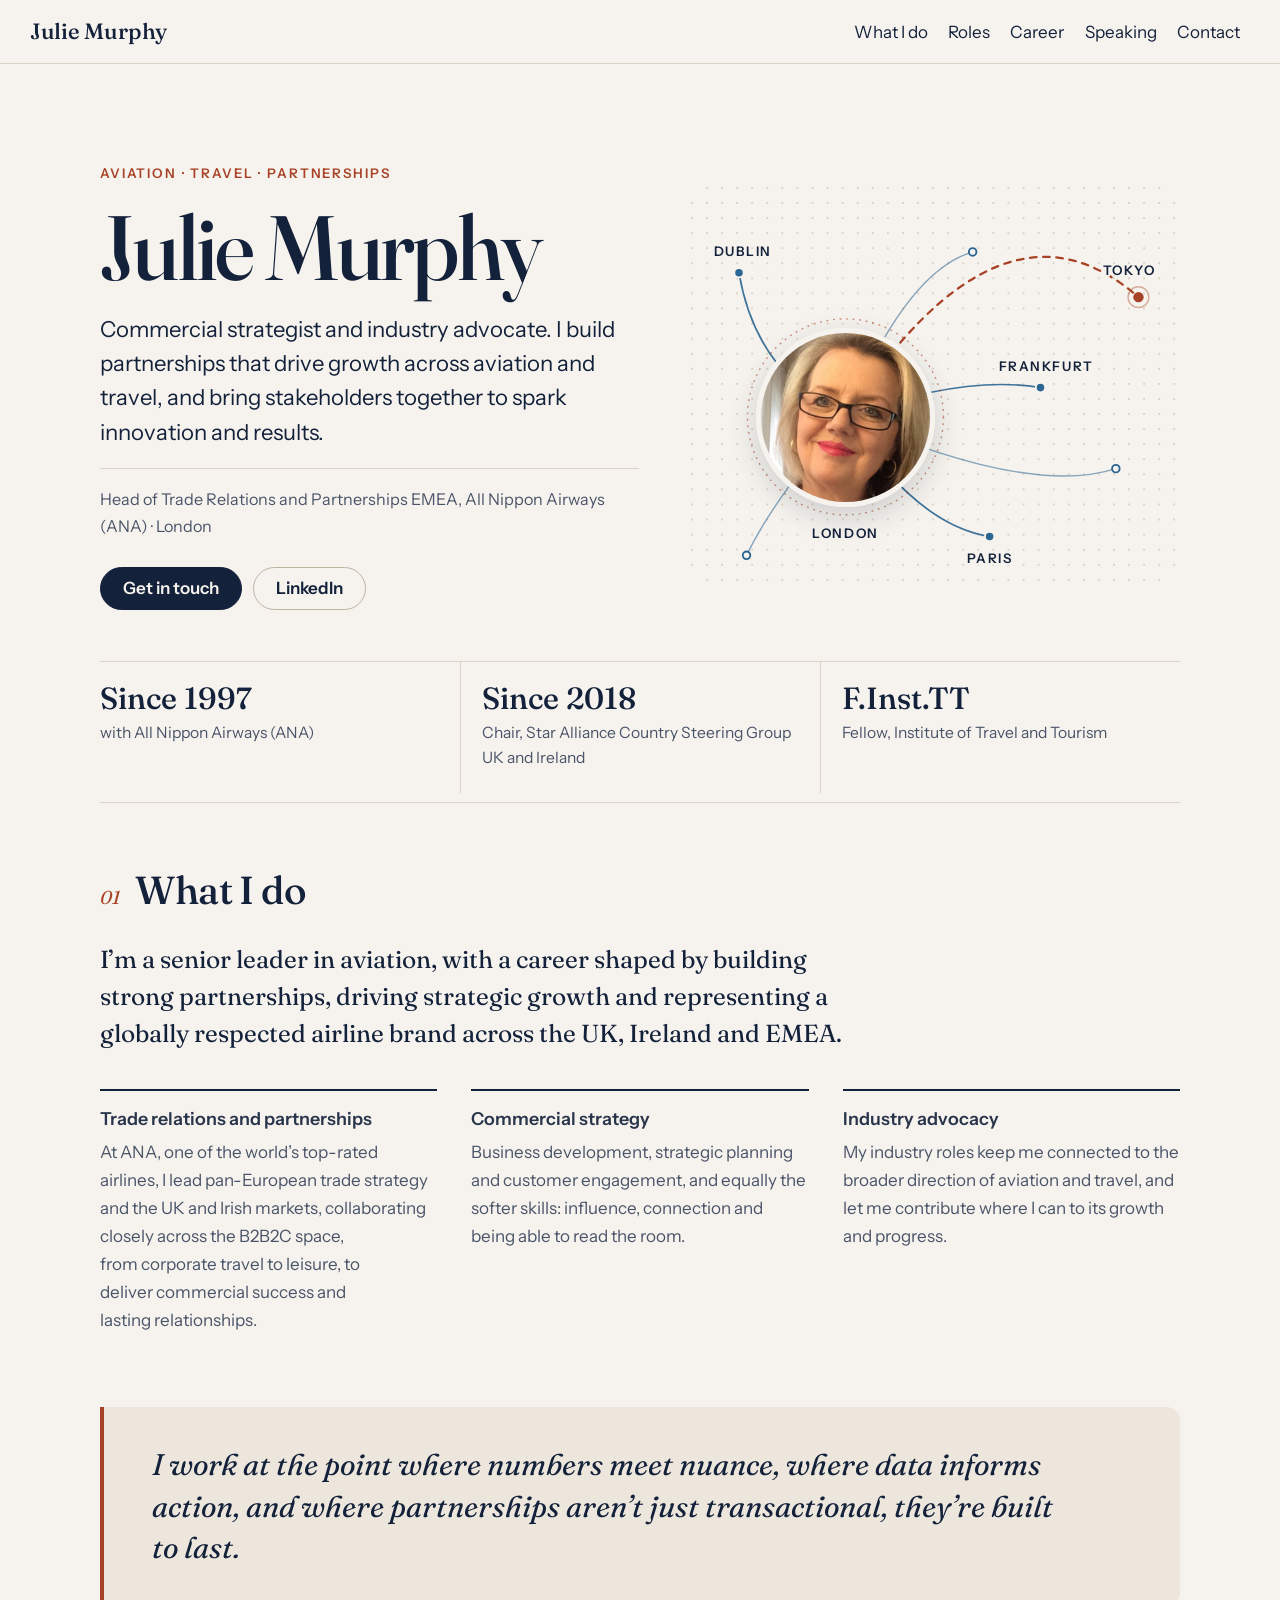
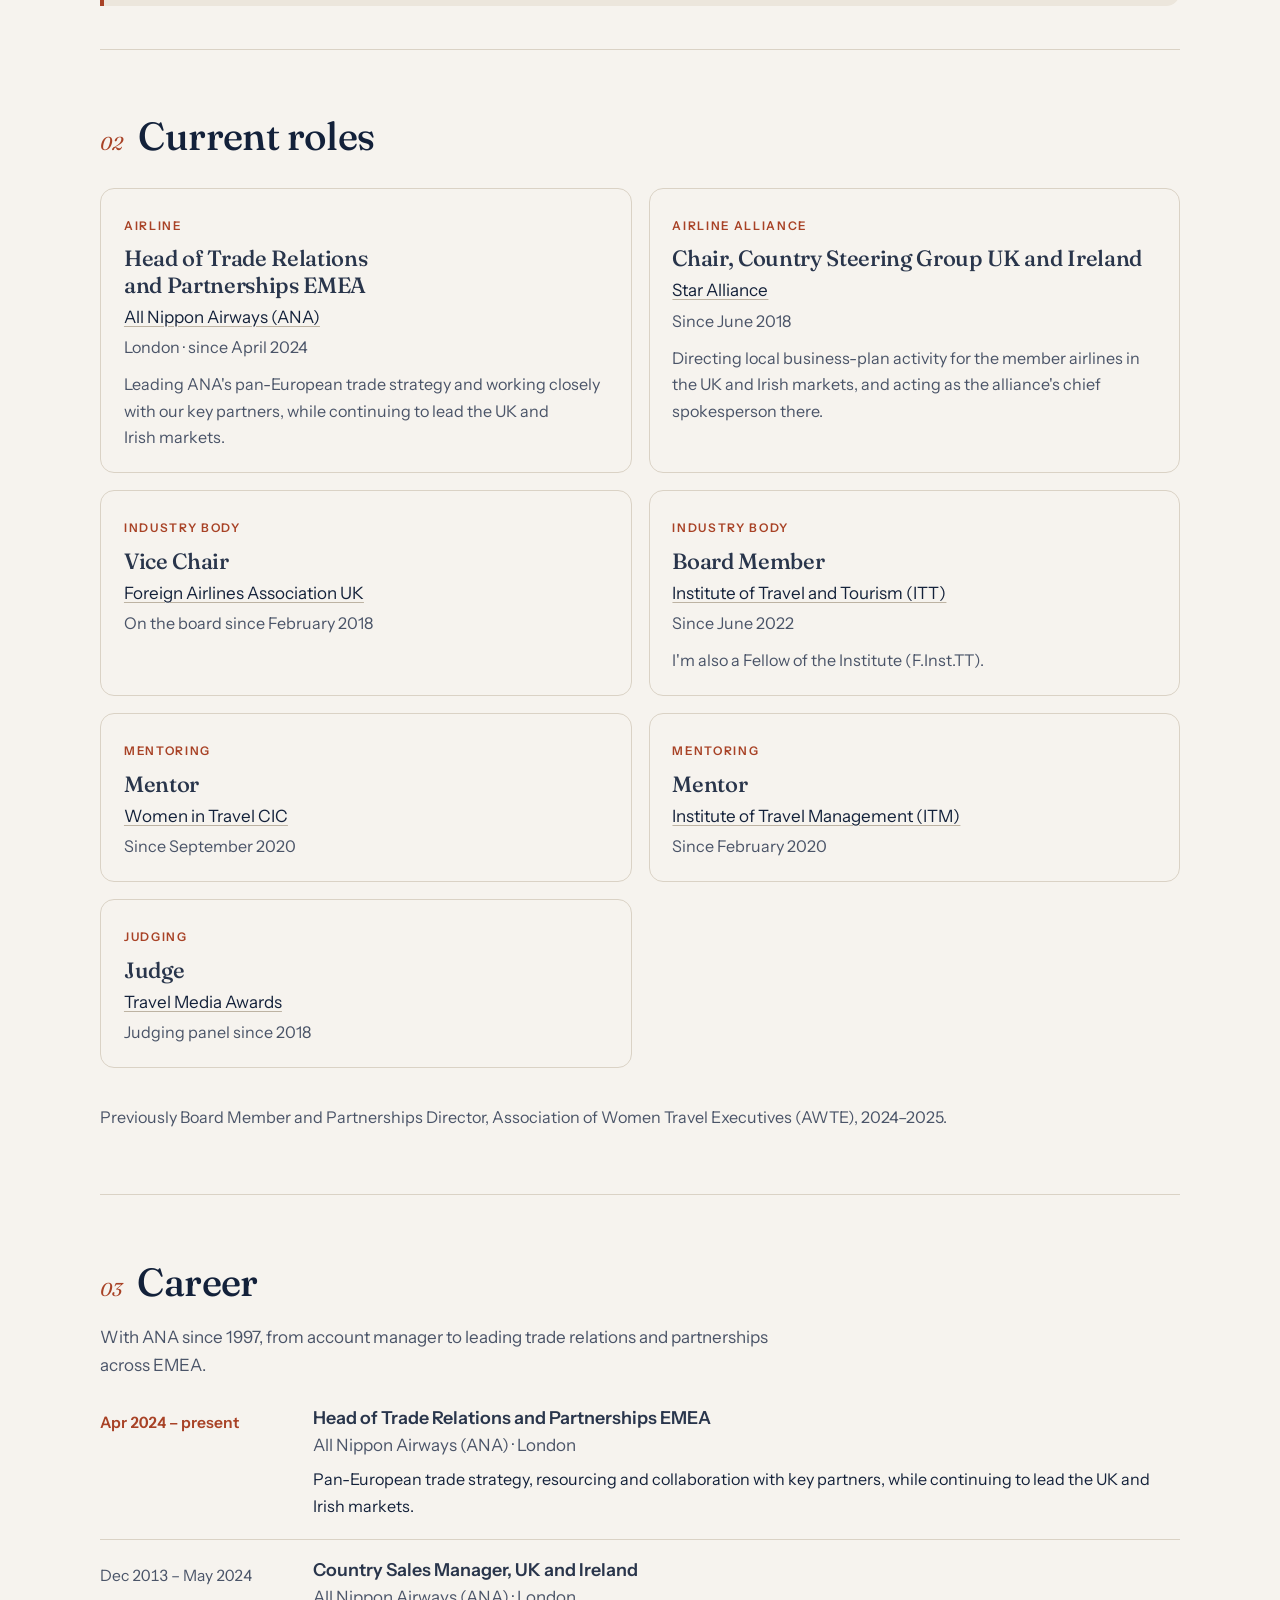
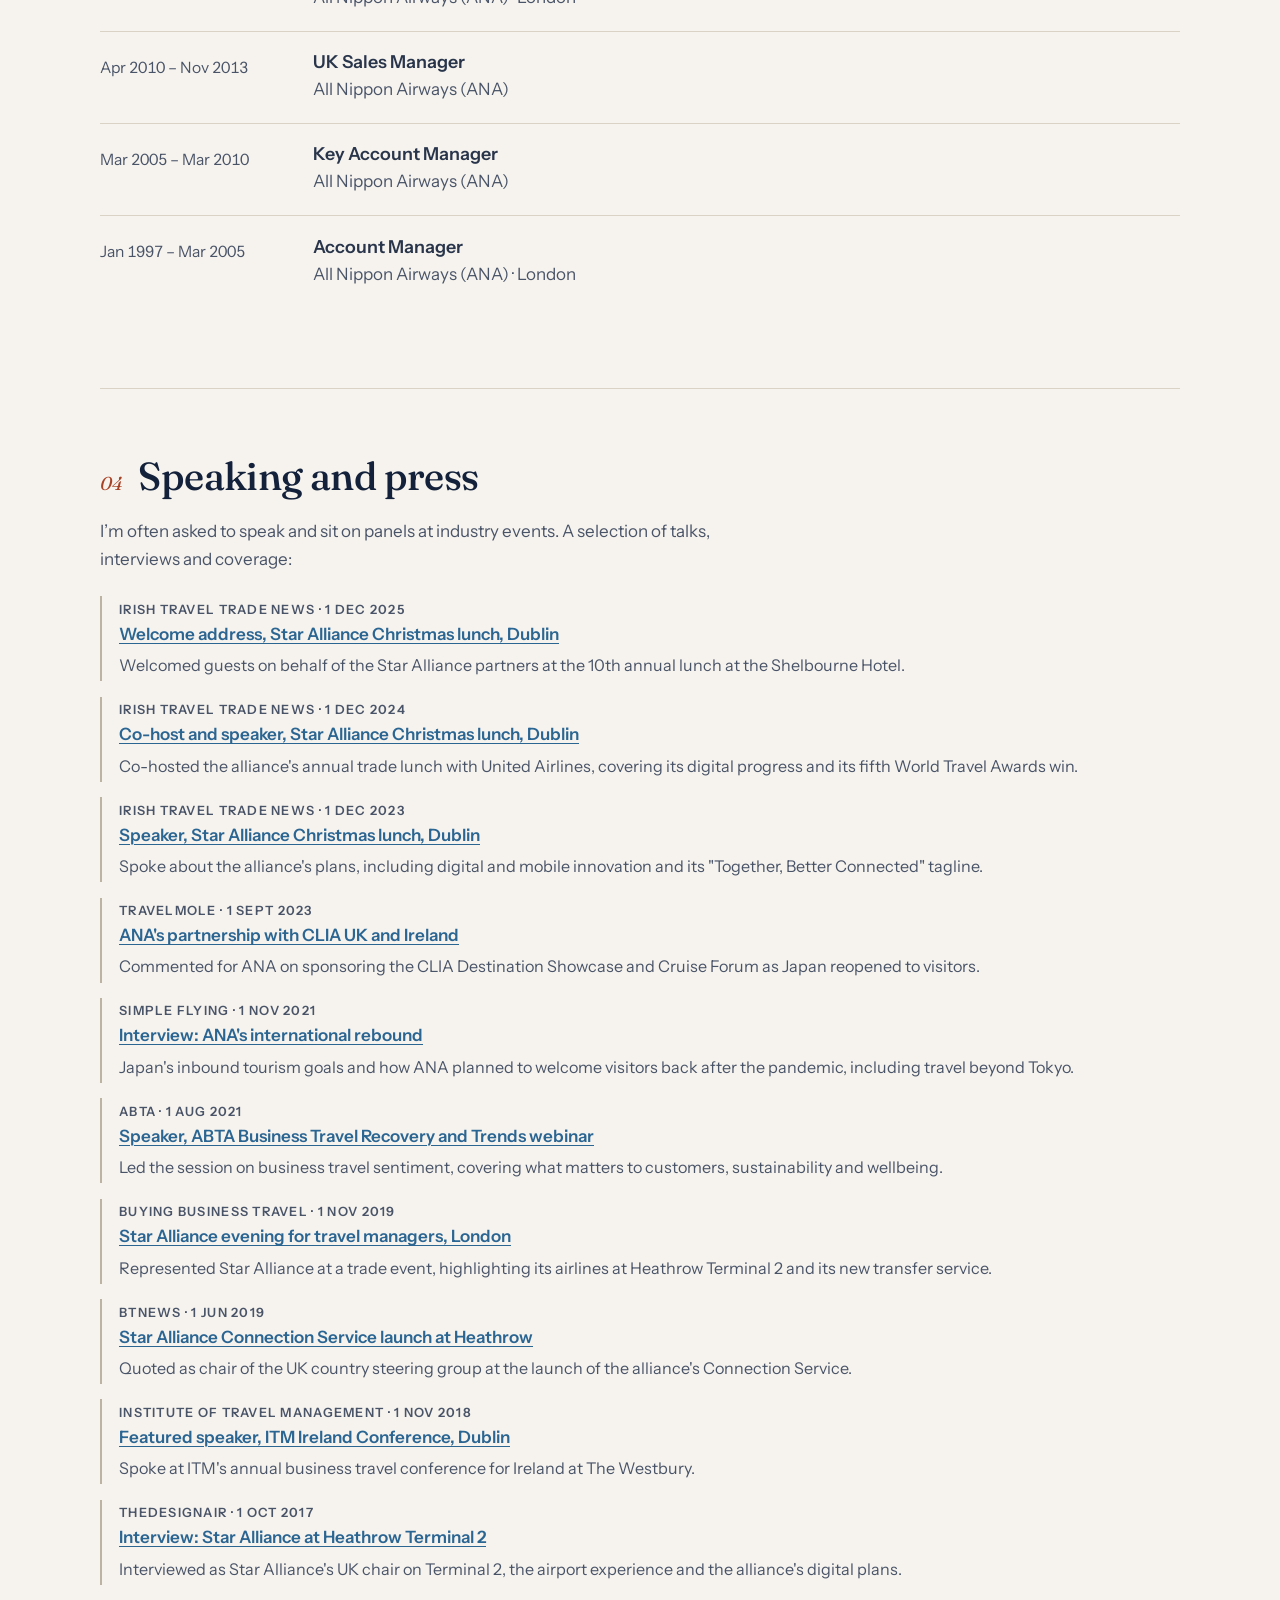
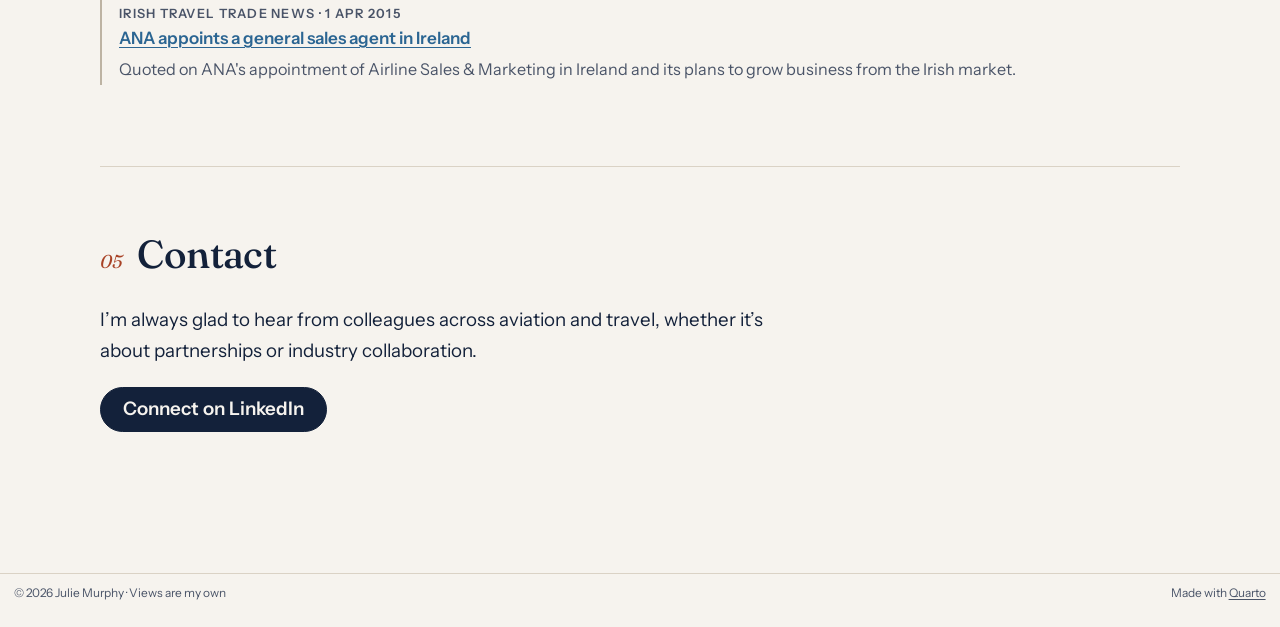
==== index.html @ e0f2794f "Built site for gh-pages" ====
<!DOCTYPE html>
<html xmlns="http://www.w3.org/1999/xhtml" lang="en-GB" xml:lang="en-GB"><head>

<meta charset="utf-8">
<meta name="generator" content="quarto-1.10.19">

<meta name="viewport" content="width=device-width, initial-scale=1.0, user-scalable=yes">

<meta name="description" content="Commercial strategist and industry advocate in aviation and travel. Head of Trade Relations and Partnerships EMEA at All Nippon Airways (ANA).">

<title>Julie Murphy</title>
<style>
/* Default styles provided by pandoc.
** See https://pandoc.org/MANUAL.html#variables-for-html for config info.
*/
span.smallcaps{font-variant: small-caps;}
div.columns{display: flex; gap: 1.5em;}
div.column{flex: auto;}
@media screen {
div.columns{gap: min(4vw, 1.5em);}
div.column{overflow-x: auto;}
}
div.hanging-indent{margin-left: 1.5em; text-indent: -1.5em;}
ul.task-list{list-style: none;}
ul.task-list li input[type="checkbox"] {
  width: 0.8em;
  margin: 0 0.8em 0.2em -1em; /* quarto-specific, see https://github.com/quarto-dev/quarto-cli/issues/4556 */ 
  vertical-align: middle;
}
.display.math{display: block; text-align: center; margin: 0.5rem auto;}
</style>


<script src="site_libs/quarto-nav/quarto-nav.js"></script>
<script src="site_libs/quarto-nav/headroom.min.js"></script>
<link href="./assets/img/favicon.svg" rel="icon" type="image/svg+xml">
<script src="site_libs/quarto-listing/list.min.js"></script>
<script src="site_libs/quarto-listing/quarto-listing.js"></script>
<script src="site_libs/clipboard/clipboard.min.js"></script>
<script src="site_libs/quarto-html/quarto.js" type="module"></script>
<script src="site_libs/quarto-html/tabsets/tabsets.js" type="module"></script>
<script src="site_libs/quarto-html/popper.min.js"></script>
<script src="site_libs/quarto-html/tippy.umd.min.js"></script>
<link href="site_libs/quarto-html/tippy.css" rel="stylesheet">
<link href="site_libs/quarto-html/quarto-syntax-highlighting-bf27225e3a48a9273f3daa8f8e829971.css" rel="stylesheet" id="quarto-text-highlighting-styles">
<script src="site_libs/bootstrap/bootstrap.min.js"></script>
<link href="site_libs/bootstrap/bootstrap-icons.css" rel="stylesheet">
<link href="site_libs/bootstrap/bootstrap-ffde120957b8e903d9fb006a3fce5b41.min.css" rel="stylesheet" append-hash="true" id="quarto-bootstrap" data-mode="light">
<script id="quarto-search-options" type="application/json">{
  "language": {
    "search-no-results-text": "No results",
    "search-matching-documents-text": "matching documents",
    "search-copy-link-title": "Copy link to search",
    "search-hide-matches-text": "Hide additional matches",
    "search-more-match-text": "more match in this document",
    "search-more-matches-text": "more matches in this document",
    "search-clear-button-title": "Clear",
    "search-text-placeholder": "",
    "search-detached-cancel-button-title": "Cancel",
    "search-submit-button-title": "Submit",
    "search-label": "Search"
  }
}</script>
<script>

  window.document.addEventListener("DOMContentLoaded", function (_event) {
    const listingTargetEl = window.document.querySelector('#listing-roles-list .list');
    if (!listingTargetEl) {
      // No listing discovered, do not attach.
      return; 
    }

    const options = {
      valueNames: ['listing-title','listing-org','listing-href','listing-scope','listing-kind','listing-text',{ data: ['index'] },{ data: ['categories'] }],
      
      searchColumns: ["listing-title","listing-org","listing-href","listing-scope","listing-kind","listing-text"],
    };

    window['quarto-listings'] = window['quarto-listings'] || {};
    window['quarto-listings']['listing-roles-list'] = new List('listing-roles-list', options);

    if (window['quarto-listing-loaded']) {
      window['quarto-listing-loaded']();
    }
  });

  window.addEventListener('hashchange',() => {
    if (window['quarto-listing-loaded']) {
      window['quarto-listing-loaded']();
    }
  })
  

  window.document.addEventListener("DOMContentLoaded", function (_event) {
    const listingTargetEl = window.document.querySelector('#listing-career-list .list');
    if (!listingTargetEl) {
      // No listing discovered, do not attach.
      return; 
    }

    const options = {
      valueNames: ['listing-title','listing-org','listing-when','listing-current','listing-text',{ data: ['index'] },{ data: ['categories'] }],
      
      searchColumns: ["listing-title","listing-org","listing-when","listing-current","listing-text"],
    };

    window['quarto-listings'] = window['quarto-listings'] || {};
    window['quarto-listings']['listing-career-list'] = new List('listing-career-list', options);

    if (window['quarto-listing-loaded']) {
      window['quarto-listing-loaded']();
    }
  });

  window.addEventListener('hashchange',() => {
    if (window['quarto-listing-loaded']) {
      window['quarto-listing-loaded']();
    }
  })
  

  window.document.addEventListener("DOMContentLoaded", function (_event) {
    const listingTargetEl = window.document.querySelector('#listing-news-list .list');
    if (!listingTargetEl) {
      // No listing discovered, do not attach.
      return; 
    }

    const options = {
      valueNames: ['listing-title','listing-outlet','listing-date','listing-href','listing-text',{ data: ['index'] },{ data: ['categories'] },{ data: ['listing-date-sort'] }],
      
      searchColumns: ["listing-title","listing-outlet","listing-date","listing-href","listing-text"],
    };

    window['quarto-listings'] = window['quarto-listings'] || {};
    window['quarto-listings']['listing-news-list'] = new List('listing-news-list', options);

    if (window['quarto-listing-loaded']) {
      window['quarto-listing-loaded']();
    }
  });

  window.addEventListener('hashchange',() => {
    if (window['quarto-listing-loaded']) {
      window['quarto-listing-loaded']();
    }
  })
  </script>
<link rel="preconnect" href="https://fonts.googleapis.com">
<link rel="preconnect" href="https://fonts.gstatic.com" crossorigin="">
<link rel="stylesheet" href="https://fonts.googleapis.com/css2?family=Fraunces:ital,opsz,wght@0,9..144,400;0,9..144,500;0,9..144,600;1,9..144,400&amp;family=Instrument+Sans:ital,wght@0,400;0,500;0,600;1,400&amp;display=swap">


<meta property="og:title" content="Julie Murphy">
<meta property="og:description" content="Commercial strategist and industry advocate in aviation and travel. Head of Trade Relations and Partnerships EMEA at All Nippon Airways (ANA).">
<meta property="og:image" content="https://rhysinward.github.io/julie-murphy/assets/img/julie-murphy.jpg">
<meta property="og:site_name" content="Julie Murphy">
<meta property="og:image:alt" content="Julie Murphy">
<meta name="twitter:title" content="Julie Murphy">
<meta name="twitter:description" content="Commercial strategist and industry advocate in aviation and travel. Head of Trade Relations and Partnerships EMEA at All Nippon Airways (ANA).">
<meta name="twitter:image" content="https://rhysinward.github.io/julie-murphy/assets/img/julie-murphy.jpg">
<meta name="twitter:card" content="summary">
<meta name="twitter:image:alt" content="Julie Murphy">
</head>

<body class="nav-fixed quarto-light">

<div id="quarto-search-results"></div>
  <header id="quarto-header" class="headroom fixed-top">
    <nav class="navbar navbar-expand-lg " data-bs-theme="dark">
      <div class="navbar-container container-fluid">
      <div class="navbar-brand-container mx-auto">
    <a class="navbar-brand" href="./index.html">
    <span class="navbar-title">Julie Murphy</span>
    </a>
  </div>
          <button class="navbar-toggler" type="button" data-bs-toggle="collapse" data-bs-target="#navbarCollapse" aria-controls="navbarCollapse" role="menu" aria-expanded="false" aria-label="Toggle navigation" onclick="if (window.quartoToggleHeadroom) { window.quartoToggleHeadroom(); }">
  <span class="navbar-toggler-icon"></span>
</button>
          <div class="collapse navbar-collapse" id="navbarCollapse">
            <ul class="navbar-nav navbar-nav-scroll ms-auto">
  <li class="nav-item">
    <a class="nav-link" href="./index.html#what-i-do"> 
<span class="menu-text">What I do</span></a>
  </li>  
  <li class="nav-item">
    <a class="nav-link" href="./index.html#roles"> 
<span class="menu-text">Roles</span></a>
  </li>  
  <li class="nav-item">
    <a class="nav-link" href="./index.html#career"> 
<span class="menu-text">Career</span></a>
  </li>  
  <li class="nav-item">
    <a class="nav-link" href="./index.html#speaking"> 
<span class="menu-text">Speaking</span></a>
  </li>  
  <li class="nav-item">
    <a class="nav-link" href="./index.html#contact"> 
<span class="menu-text">Contact</span></a>
  </li>  
</ul>
          </div> <!-- /navcollapse -->
            <div class="quarto-navbar-tools">
</div>
      </div> <!-- /container-fluid -->
    </nav>
</header>
<!-- content -->
<div id="quarto-content" class="quarto-container page-columns page-rows-contents page-layout-full page-navbar">
<!-- sidebar -->
<!-- margin-sidebar -->
    
<!-- main -->
<main class="content column-page" id="quarto-document-content"><header id="title-block-header" class="quarto-title-block"></header>




<div class="jm">
<div class="hero">
<div class="hero-text">
<p><span class="eyebrow">Aviation · Travel · Partnerships</span></p>
<section id="julie-murphy" class="level1">
<h1>Julie Murphy</h1>
<div class="lead">
<p>Commercial strategist and industry advocate. I build partnerships that drive growth across aviation and travel, and bring stakeholders together to spark innovation and results.</p>
</div>
<div class="hero-meta">
<p>Head of Trade Relations and Partnerships EMEA, All Nippon Airways (ANA) · London</p>
</div>
<div class="hero-links">
<p><a href="#contact" class="btn-solid no-external">Get in touch</a> <a href="https://www.linkedin.com/in/juliemurphyana/" class="btn-ghost">LinkedIn</a></p>
</div>
</section>
</div>
<div class="hero-figure">
<div class="route-portrait">
<svg class="routes" viewbox="0 0 520 420" aria-hidden="true">
  <defs>
    <pattern id="jm-dots" width="16" height="16" patternunits="userSpaceOnUse"><circle cx="2" cy="2" r="1.1" class="grid-dot"></circle></pattern>
  </defs>
  <rect x="0" y="0" width="520" height="420" rx="18" fill="url(#jm-dots)"></rect>
  <path class="arc arc-named" d="M165 245 Q 70 200 52 92"></path>
  <path class="arc" d="M165 245 Q 230 90 300 70"></path>
  <path class="arc arc-named" d="M165 245 Q 290 200 372 214"></path>
  <path class="arc arc-named" d="M165 245 Q 240 360 318 372"></path>
  <path class="arc" d="M165 245 Q 90 330 60 392"></path>
  <path class="arc" d="M165 245 Q 360 330 452 300"></path>
  <path class="arc arc-main" d="M165 245 Q 330 -10 476 118"></path>
  <circle class="node node-named" cx="52" cy="92" r="5"></circle>
  <circle class="node" cx="300" cy="70" r="4"></circle>
  <circle class="node node-named" cx="372" cy="214" r="5"></circle>
  <circle class="node node-named" cx="318" cy="372" r="5"></circle>
  <circle class="node" cx="60" cy="392" r="4"></circle>
  <circle class="node" cx="452" cy="300" r="4"></circle>
  <circle class="hub-ring" cx="165" cy="245" r="104"></circle>
  <circle class="dest-ring" cx="476" cy="118" r="11"></circle>
  <circle class="dest" cx="476" cy="118" r="5.5"></circle>
  <text class="code" x="56" y="74" text-anchor="middle">DUBLIN</text>
  <text class="code" x="378" y="196" text-anchor="middle">FRANKFURT</text>
  <text class="code" x="318" y="400" text-anchor="middle">PARIS</text>
  <text class="code" x="466" y="94" text-anchor="middle">TOKYO</text>
  <text class="code" x="165" y="374" text-anchor="middle">LONDON</text>
</svg>
<img class="portrait" src="assets/img/julie-murphy.jpg" alt="Julie Murphy" width="480" height="480">
</div>
</div>
</div>
<div class="glance">
<div class="stat">
<p><span class="stat-big">Since 1997</span> <span class="stat-small">with All Nippon Airways (ANA)</span></p>
</div>
<div class="stat">
<p><span class="stat-big">Since 2018</span> <span class="stat-small">Chair, Star Alliance Country Steering Group UK and Ireland</span></p>
</div>
<div class="stat">
<p><span class="stat-big">F.Inst.TT</span> <span class="stat-small">Fellow, Institute of Travel and Tourism</span></p>
</div>
</div>
<div id="what-i-do" class="block">
<div class="section-head">
<p><span class="num">01</span></p>
<section id="what-i-do-title" class="level2">
<h2 data-anchor-id="what-i-do-title">What I do</h2>
</section>
</div>
<div class="intro">
<p>I’m a senior leader in aviation, with a career shaped by building strong partnerships, driving strategic growth and representing a globally respected airline brand across the UK, Ireland and EMEA.</p>
</div>
<div class="pillars">
<section id="trade-relations-and-partnerships" class="level3 pillar">
<h3 data-anchor-id="trade-relations-and-partnerships">Trade relations and partnerships</h3>
<p>At ANA, one of the world’s top-rated airlines, I lead pan-European trade strategy and the UK and Irish markets, collaborating closely across the B2B2C space, from corporate travel to leisure, to deliver commercial success and lasting relationships.</p>
</section>
<section id="commercial-strategy" class="level3 pillar">
<h3 data-anchor-id="commercial-strategy">Commercial strategy</h3>
<p>Business development, strategic planning and customer engagement, and equally the softer skills: influence, connection and being able to read the room.</p>
</section>
<section id="industry-advocacy" class="level3 pillar">
<h3 data-anchor-id="industry-advocacy">Industry advocacy</h3>
<p>My industry roles keep me connected to the broader direction of aviation and travel, and let me contribute where I can to its growth and progress.</p>
</section>
</div>
</div>
<div class="quote-band">
<blockquote class="blockquote">
<p>I work at the point where numbers meet nuance, where data informs action, and where partnerships aren’t just transactional, they’re built to last.</p>
</blockquote>
</div>
<div id="roles" class="block">
<div class="section-head">
<p><span class="num">02</span></p>
<section id="roles-title" class="level2">
<h2 data-anchor-id="roles-title">Current roles</h2>
</section>
</div>
<div id="listing-roles-list" class="quarto-listing quarto-listing-container-custom">

<div class="roles">

  <article class="role">
    <span class="role-kind">Airline</span>
    <h3>Head of Trade Relations and Partnerships EMEA</h3>
    <p class="role-org"><a href="https://www.ana.co.jp/en/gb/">All Nippon Airways (ANA)</a></p>
    <p class="role-scope">London · since April 2024</p>
    <p class="role-text">Leading ANA's pan-European trade strategy and working closely with our key partners, while continuing to lead the UK and Irish markets.</p>
  </article>

  <article class="role">
    <span class="role-kind">Airline alliance</span>
    <h3>Chair, Country Steering Group UK and Ireland</h3>
    <p class="role-org"><a href="https://www.staralliance.com/">Star Alliance</a></p>
    <p class="role-scope">Since June 2018</p>
    <p class="role-text">Directing local business-plan activity for the member airlines in the UK and Irish markets, and acting as the alliance's chief spokesperson there.</p>
  </article>

  <article class="role">
    <span class="role-kind">Industry body</span>
    <h3>Vice Chair</h3>
    <p class="role-org"><a href="https://www.foreignairlines.co.uk/">Foreign Airlines Association UK</a></p>
    <p class="role-scope">On the board since February 2018</p>
    
  </article>

  <article class="role">
    <span class="role-kind">Industry body</span>
    <h3>Board Member</h3>
    <p class="role-org"><a href="https://www.itt.co.uk/">Institute of Travel and Tourism (ITT)</a></p>
    <p class="role-scope">Since June 2022</p>
    <p class="role-text">I'm also a Fellow of the Institute (F.Inst.TT).</p>
  </article>

  <article class="role">
    <span class="role-kind">Mentoring</span>
    <h3>Mentor</h3>
    <p class="role-org"><a href="https://www.womenintravelcic.com/">Women in Travel CIC</a></p>
    <p class="role-scope">Since September 2020</p>
    
  </article>

  <article class="role">
    <span class="role-kind">Mentoring</span>
    <h3>Mentor</h3>
    <p class="role-org"><a href="https://www.itm.org.uk/">Institute of Travel Management (ITM)</a></p>
    <p class="role-scope">Since February 2020</p>
    
  </article>

  <article class="role">
    <span class="role-kind">Judging</span>
    <h3>Judge</h3>
    <p class="role-org"><a href="https://travelmediaawards.com/">Travel Media Awards</a></p>
    <p class="role-scope">Judging panel since 2018</p>
    
  </article>

</div>
<div class="listing-no-matching d-none">No matching items</div>
</div>
<div class="previously">
<p>Previously Board Member and Partnerships Director, Association of Women Travel Executives (AWTE), 2024–2025.</p>
</div>
</div>
<div id="career" class="block">
<div class="section-head">
<p><span class="num">03</span></p>
<section id="career-title" class="level2">
<h2 data-anchor-id="career-title">Career</h2>
</section>
</div>
<div class="career-intro">
<p>With ANA since 1997, from account manager to leading trade relations and partnerships across EMEA.</p>
</div>
<div id="listing-career-list" class="quarto-listing quarto-listing-container-custom">

<ol class="career">

  <li class="career-item is-current">
    <div class="career-when">Apr 2024 – present</div>
    <div class="career-body">
      <h3>Head of Trade Relations and Partnerships EMEA</h3>
      <p class="career-org">All Nippon Airways (ANA) · London</p>
      <p class="career-text">Pan-European trade strategy, resourcing and collaboration with key partners, while continuing to lead the UK and Irish markets.</p>
    </div>
  </li>

  <li class="career-item">
    <div class="career-when">Dec 2013 – May 2024</div>
    <div class="career-body">
      <h3>Country Sales Manager, UK and Ireland</h3>
      <p class="career-org">All Nippon Airways (ANA) · London</p>
      
    </div>
  </li>

  <li class="career-item">
    <div class="career-when">Apr 2010 – Nov 2013</div>
    <div class="career-body">
      <h3>UK Sales Manager</h3>
      <p class="career-org">All Nippon Airways (ANA)</p>
      
    </div>
  </li>

  <li class="career-item">
    <div class="career-when">Mar 2005 – Mar 2010</div>
    <div class="career-body">
      <h3>Key Account Manager</h3>
      <p class="career-org">All Nippon Airways (ANA)</p>
      
    </div>
  </li>

  <li class="career-item">
    <div class="career-when">Jan 1997 – Mar 2005</div>
    <div class="career-body">
      <h3>Account Manager</h3>
      <p class="career-org">All Nippon Airways (ANA) · London</p>
      
    </div>
  </li>

</ol>
<div class="listing-no-matching d-none">No matching items</div>
</div>
</div>
<div id="speaking" class="block">
<div class="section-head">
<p><span class="num">04</span></p>
<section id="speaking-title" class="level2">
<h2 data-anchor-id="speaking-title">Speaking and press</h2>
</section>
</div>
<div class="career-intro">
<p>I’m often asked to speak and sit on panels at industry events. A selection of talks, interviews and coverage:</p>
</div>
<div id="listing-news-list" class="quarto-listing quarto-listing-container-custom">
<ul class="news">

  <li class="news-item">
    <span class="news-meta">Irish Travel Trade News · 1 Dec 2025</span>
    <a class="news-title" href="https://ittn.ie/travel-news/shelbourne-hotel-hosts-10th-annual-star-alliance-christmas-lunch/">Welcome address, Star Alliance Christmas lunch, Dublin</a>
    <p class="news-text">Welcomed guests on behalf of the Star Alliance partners at the 10th annual lunch at the Shelbourne Hotel.</p>
  </li>

  <li class="news-item">
    <span class="news-meta">Irish Travel Trade News · 1 Dec 2024</span>
    <a class="news-title" href="https://ittn.ie/travel-news/star-alliance-hosts-annual-christmas-lunch-at-shelbourne-hotel/">Co-host and speaker, Star Alliance Christmas lunch, Dublin</a>
    <p class="news-text">Co-hosted the alliance's annual trade lunch with United Airlines, covering its digital progress and its fifth World Travel Awards win.</p>
  </li>

  <li class="news-item">
    <span class="news-meta">Irish Travel Trade News · 1 Dec 2023</span>
    <a class="news-title" href="https://ittn.ie/travel-news/together-better-connected-with-star-alliance-at-their-christmas-lunch/">Speaker, Star Alliance Christmas lunch, Dublin</a>
    <p class="news-text">Spoke about the alliance's plans, including digital and mobile innovation and its "Together, Better Connected" tagline.</p>
  </li>

  <li class="news-item">
    <span class="news-meta">TravelMole · 1 Sept 2023</span>
    <a class="news-title" href="https://www.travelmole.com/news/clia-and-ana-announce-partnership">ANA's partnership with CLIA UK and Ireland</a>
    <p class="news-text">Commented for ANA on sponsoring the CLIA Destination Showcase and Cruise Forum as Japan reopened to visitors.</p>
  </li>

  <li class="news-item">
    <span class="news-meta">Simple Flying · 1 Nov 2021</span>
    <a class="news-title" href="https://simpleflying.com/ana-international-rebound-2022/">Interview: ANA's international rebound</a>
    <p class="news-text">Japan's inbound tourism goals and how ANA planned to welcome visitors back after the pandemic, including travel beyond Tokyo.</p>
  </li>

  <li class="news-item">
    <span class="news-meta">ABTA · 1 Aug 2021</span>
    <a class="news-title" href="https://www.abta.com/sites/default/files/media/document/uploads/business%20travel%20recovery%20and%20trends.pdf">Speaker, ABTA Business Travel Recovery and Trends webinar</a>
    <p class="news-text">Led the session on business travel sentiment, covering what matters to customers, sustainability and wellbeing.</p>
  </li>

  <li class="news-item">
    <span class="news-meta">Buying Business Travel · 1 Nov 2019</span>
    <a class="news-title" href="https://web.archive.org/web/20221007212632/https://www.businesstravelnewseurope.com/Air-Travel/BBT-readers-sample-Star-Alliance-food-and-wine">Star Alliance evening for travel managers, London</a>
    <p class="news-text">Represented Star Alliance at a trade event, highlighting its airlines at Heathrow Terminal 2 and its new transfer service.</p>
  </li>

  <li class="news-item">
    <span class="news-meta">BTNews · 1 Jun 2019</span>
    <a class="news-title" href="https://www.btnews.co.uk/article/14701">Star Alliance Connection Service launch at Heathrow</a>
    <p class="news-text">Quoted as chair of the UK country steering group at the launch of the alliance's Connection Service.</p>
  </li>

  <li class="news-item">
    <span class="news-meta">Institute of Travel Management · 1 Nov 2018</span>
    <a class="news-title" href="https://www.itm.org.uk/events/evt-000549">Featured speaker, ITM Ireland Conference, Dublin</a>
    <p class="news-text">Spoke at ITM's annual business travel conference for Ireland at The Westbury.</p>
  </li>

  <li class="news-item">
    <span class="news-meta">TheDesignAir · 1 Oct 2017</span>
    <a class="news-title" href="https://thedesignair.net/2017/10/08/thedesignair-exclusive-interview-with-star-alliances-julie-murphy/">Interview: Star Alliance at Heathrow Terminal 2</a>
    <p class="news-text">Interviewed as Star Alliance's UK chair on Terminal 2, the airport experience and the alliance's digital plans.</p>
  </li>

  <li class="news-item">
    <span class="news-meta">Irish Travel Trade News · 1 Apr 2015</span>
    <a class="news-title" href="https://ittn.ie/travel-news/alan-sparling-is-now-the-gsa-for-ana-all-nippon-airways-2/">ANA appoints a general sales agent in Ireland</a>
    <p class="news-text">Quoted on ANA's appointment of Airline Sales &amp; Marketing in Ireland and its plans to grow business from the Irish market.</p>
  </li>

</ul>
<div class="listing-no-matching d-none">No matching items</div>
</div>
</div>
<div id="contact" class="block contact">
<div class="section-head">
<p><span class="num">05</span></p>
<section id="contact-title" class="level2">
<h2 data-anchor-id="contact-title">Contact</h2>
</section>
</div>
<div class="contact-body">
<p>I’m always glad to hear from colleagues across aviation and travel, whether it’s about partnerships or industry collaboration.</p>
<div class="contact-links">
<p><a href="https://www.linkedin.com/in/juliemurphyana/" class="btn-solid">Connect on LinkedIn</a></p>
</div>
</div>
</div>
</div>




</main> <!-- /main -->
<script id="quarto-html-after-body" type="application/javascript">
  window.document.addEventListener("DOMContentLoaded", function (event) {
    const isCodeAnnotation = (el) => {
      for (const clz of el.classList) {
        if (clz.startsWith('code-annotation-')) {                     
          return true;
        }
      }
      return false;
    }
    const onCopySuccess = function(e) {
      // button target
      const button = e.trigger;
      // don't keep focus
      button.blur();
      // flash "checked"
      button.classList.add('code-copy-button-checked');
      var currentTitle = button.getAttribute("title");
      button.setAttribute("title", "Copied!");
      let tooltip;
      if (window.bootstrap) {
        button.setAttribute("data-bs-toggle", "tooltip");
        button.setAttribute("data-bs-placement", "left");
        button.setAttribute("data-bs-title", "Copied!");
        tooltip = new bootstrap.Tooltip(button, 
          { trigger: "manual", 
            customClass: "code-copy-button-tooltip",
            offset: [0, -8]});
        tooltip.show();    
      }
      setTimeout(function() {
        if (tooltip) {
          tooltip.hide();
          button.removeAttribute("data-bs-title");
          button.removeAttribute("data-bs-toggle");
          button.removeAttribute("data-bs-placement");
        }
        button.setAttribute("title", currentTitle);
        button.classList.remove('code-copy-button-checked');
      }, 1000);
      // clear code selection
      e.clearSelection();
    }
    const getTextToCopy = function(trigger) {
      const outerScaffold = trigger.parentElement.cloneNode(true);
      const codeEl = outerScaffold.querySelector('code');
      for (const childEl of codeEl.children) {
        if (isCodeAnnotation(childEl)) {
          childEl.remove();
        }
      }
      return codeEl.innerText;
    }
    const clipboard = new window.ClipboardJS('.code-copy-button:not([data-in-quarto-modal])', {
      text: getTextToCopy
    });
    clipboard.on('success', onCopySuccess);
    if (window.document.getElementById('quarto-embedded-source-code-modal')) {
      const clipboardModal = new window.ClipboardJS('.code-copy-button[data-in-quarto-modal]', {
        text: getTextToCopy,
        container: window.document.getElementById('quarto-embedded-source-code-modal')
      });
      clipboardModal.on('success', onCopySuccess);
    }
      var localhostRegex = new RegExp(/^(?:http|https):\/\/localhost\:?[0-9]*\//);
      var mailtoRegex = new RegExp(/^mailto:/);
        var filterRegex = new RegExp("https:\/\/rhysinward\.github\.io\/julie-murphy\/");
      var isInternal = (href) => {
          return filterRegex.test(href) || localhostRegex.test(href) || mailtoRegex.test(href);
      }
      // Inspect non-navigation links and adorn them if external
     var links = window.document.querySelectorAll('a[href]:not(.nav-link):not(.navbar-brand):not(.toc-action):not(.sidebar-link):not(.sidebar-item-toggle):not(.pagination-link):not(.no-external):not([aria-hidden]):not(.dropdown-item):not(.quarto-navigation-tool):not(.about-link)');
      for (var i=0; i<links.length; i++) {
        const link = links[i];
        if (!isInternal(link.href)) {
          // undo the damage that might have been done by quarto-nav.js in the case of
          // links that we want to consider external
          if (link.dataset.originalHref !== undefined) {
            link.href = link.dataset.originalHref;
          }
            // target, if specified
            link.setAttribute("target", "_blank");
            if (link.getAttribute("rel") === null) {
              link.setAttribute("rel", "noopener");
            }
        }
      }
    function tippyHover(el, contentFn, onTriggerFn, onUntriggerFn) {
      const config = {
        allowHTML: true,
        maxWidth: 500,
        delay: 100,
        arrow: false,
        appendTo: function(el) {
            return el.parentElement;
        },
        interactive: true,
        interactiveBorder: 10,
        theme: 'quarto',
        placement: 'bottom-start',
      };
      if (contentFn) {
        config.content = contentFn;
      }
      if (onTriggerFn) {
        config.onTrigger = onTriggerFn;
      }
      if (onUntriggerFn) {
        config.onUntrigger = onUntriggerFn;
      }
      window.tippy(el, config); 
    }
    const noterefs = window.document.querySelectorAll('a[role="doc-noteref"]');
    for (var i=0; i<noterefs.length; i++) {
      const ref = noterefs[i];
      tippyHover(ref, function() {
        // use id or data attribute instead here
        let href = ref.getAttribute('data-footnote-href') || ref.getAttribute('href');
        try { href = new URL(href).hash; } catch {}
        const id = href.replace(/^#\/?/, "");
        const note = window.document.getElementById(id);
        if (note) {
          return note.innerHTML;
        } else {
          return "";
        }
      });
    }
    const xrefs = window.document.querySelectorAll('a.quarto-xref');
    const processXRef = (id, note) => {
      // Strip column container classes
      const stripColumnClz = (el) => {
        el.classList.remove("page-full", "page-columns");
        if (el.children) {
          for (const child of el.children) {
            stripColumnClz(child);
          }
        }
      }
      stripColumnClz(note)
      if (id === null || id.startsWith('sec-')) {
        // Special case sections, only their first couple elements
        const container = document.createElement("div");
        if (note.children && note.children.length > 2) {
          container.appendChild(note.children[0].cloneNode(true));
          for (let i = 1; i < note.children.length; i++) {
            const child = note.children[i];
            if (child.tagName === "P" && child.innerText === "") {
              continue;
            } else {
              container.appendChild(child.cloneNode(true));
              break;
            }
          }
          if (window.Quarto?.typesetMath) {
            window.Quarto.typesetMath(container);
          }
          return container.innerHTML
        } else {
          if (window.Quarto?.typesetMath) {
            window.Quarto.typesetMath(note);
          }
          return note.innerHTML;
        }
      } else {
        // Remove any anchor links if they are present
        const anchorLink = note.querySelector('a.anchorjs-link');
        if (anchorLink) {
          anchorLink.remove();
        }
        if (window.Quarto?.typesetMath) {
          window.Quarto.typesetMath(note);
        }
        if (note.classList.contains("callout")) {
          return note.outerHTML;
        } else {
          return note.innerHTML;
        }
      }
    }
    for (var i=0; i<xrefs.length; i++) {
      const xref = xrefs[i];
      tippyHover(xref, undefined, function(instance) {
        instance.disable();
        let url = xref.getAttribute('href');
        let hash = undefined; 
        if (url.startsWith('#')) {
          hash = url;
        } else {
          try { hash = new URL(url).hash; } catch {}
        }
        if (hash) {
          const id = hash.replace(/^#\/?/, "");
          const note = window.document.getElementById(id);
          if (note !== null) {
            try {
              const html = processXRef(id, note.cloneNode(true));
              instance.setContent(html);
            } finally {
              instance.enable();
              instance.show();
            }
          } else {
            // See if we can fetch this
            fetch(url.split('#')[0])
            .then(res => res.text())
            .then(html => {
              const parser = new DOMParser();
              const htmlDoc = parser.parseFromString(html, "text/html");
              const note = htmlDoc.getElementById(id);
              if (note !== null) {
                const html = processXRef(id, note);
                instance.setContent(html);
              } 
            }).finally(() => {
              instance.enable();
              instance.show();
            });
          }
        } else {
          // See if we can fetch a full url (with no hash to target)
          // This is a special case and we should probably do some content thinning / targeting
          fetch(url)
          .then(res => res.text())
          .then(html => {
            const parser = new DOMParser();
            const htmlDoc = parser.parseFromString(html, "text/html");
            const note = htmlDoc.querySelector('main.content');
            if (note !== null) {
              // This should only happen for chapter cross references
              // (since there is no id in the URL)
              // remove the first header
              if (note.children.length > 0 && note.children[0].tagName === "HEADER") {
                note.children[0].remove();
              }
              const html = processXRef(null, note);
              instance.setContent(html);
            } 
          }).finally(() => {
            instance.enable();
            instance.show();
          });
        }
      }, function(instance) {
      });
    }
        let selectedAnnoteEl;
        const selectorForAnnotation = ( cell, annotation) => {
          let cellAttr = 'data-code-cell="' + cell + '"';
          let lineAttr = 'data-code-annotation="' +  annotation + '"';
          const selector = 'span[' + cellAttr + '][' + lineAttr + ']';
          return selector;
        }
        const selectCodeLines = (annoteEl) => {
          const doc = window.document;
          const targetCell = annoteEl.getAttribute("data-target-cell");
          const targetAnnotation = annoteEl.getAttribute("data-target-annotation");
          const annoteSpan = window.document.querySelector(selectorForAnnotation(targetCell, targetAnnotation));
          const lines = annoteSpan.getAttribute("data-code-lines").split(",");
          const lineIds = lines.map((line) => {
            return targetCell + "-" + line;
          })
          let top = null;
          let height = null;
          let parent = null;
          if (lineIds.length > 0) {
              //compute the position of the single el (top and bottom and make a div)
              const el = window.document.getElementById(lineIds[0]);
              top = el.offsetTop;
              height = el.offsetHeight;
              parent = el.parentElement.parentElement;
            if (lineIds.length > 1) {
              const lastEl = window.document.getElementById(lineIds[lineIds.length - 1]);
              const bottom = lastEl.offsetTop + lastEl.offsetHeight;
              height = bottom - top;
            }
            if (top !== null && height !== null && parent !== null) {
              // cook up a div (if necessary) and position it 
              let div = window.document.getElementById("code-annotation-line-highlight");
              if (div === null) {
                div = window.document.createElement("div");
                div.setAttribute("id", "code-annotation-line-highlight");
                div.style.position = 'absolute';
                parent.appendChild(div);
              }
              div.style.top = top - 2 + "px";
              div.style.height = height + 4 + "px";
              div.style.left = 0;
              let gutterDiv = window.document.getElementById("code-annotation-line-highlight-gutter");
              if (gutterDiv === null) {
                gutterDiv = window.document.createElement("div");
                gutterDiv.setAttribute("id", "code-annotation-line-highlight-gutter");
                gutterDiv.style.position = 'absolute';
                const codeCell = window.document.getElementById(targetCell);
                const gutter = codeCell.querySelector('.code-annotation-gutter');
                gutter.appendChild(gutterDiv);
              }
              gutterDiv.style.top = top - 2 + "px";
              gutterDiv.style.height = height + 4 + "px";
            }
            selectedAnnoteEl = annoteEl;
          }
        };
        const unselectCodeLines = () => {
          const elementsIds = ["code-annotation-line-highlight", "code-annotation-line-highlight-gutter"];
          elementsIds.forEach((elId) => {
            const div = window.document.getElementById(elId);
            if (div) {
              div.remove();
            }
          });
          selectedAnnoteEl = undefined;
        };
          // Handle positioning of the toggle
      window.addEventListener(
        "resize",
        throttle(() => {
          elRect = undefined;
          if (selectedAnnoteEl) {
            selectCodeLines(selectedAnnoteEl);
          }
        }, 10)
      );
      function throttle(fn, ms) {
      let throttle = false;
      let timer;
        return (...args) => {
          if(!throttle) { // first call gets through
              fn.apply(this, args);
              throttle = true;
          } else { // all the others get throttled
              if(timer) clearTimeout(timer); // cancel #2
              timer = setTimeout(() => {
                fn.apply(this, args);
                timer = throttle = false;
              }, ms);
          }
        };
      }
        // Attach click handler to the DT
        const annoteDls = window.document.querySelectorAll('dt[data-target-cell]');
        for (const annoteDlNode of annoteDls) {
          annoteDlNode.addEventListener('click', (event) => {
            const clickedEl = event.target;
            if (clickedEl !== selectedAnnoteEl) {
              unselectCodeLines();
              const activeEl = window.document.querySelector('dt[data-target-cell].code-annotation-active');
              if (activeEl) {
                activeEl.classList.remove('code-annotation-active');
              }
              selectCodeLines(clickedEl);
              clickedEl.classList.add('code-annotation-active');
            } else {
              // Unselect the line
              unselectCodeLines();
              clickedEl.classList.remove('code-annotation-active');
            }
          });
        }
    const findCites = (el) => {
      const parentEl = el.parentElement;
      if (parentEl) {
        const cites = parentEl.dataset.cites;
        if (cites) {
          return {
            el,
            cites: cites.split(' ')
          };
        } else {
          return findCites(el.parentElement)
        }
      } else {
        return undefined;
      }
    };
    var bibliorefs = window.document.querySelectorAll('a[role="doc-biblioref"]');
    for (var i=0; i<bibliorefs.length; i++) {
      const ref = bibliorefs[i];
      const citeInfo = findCites(ref);
      if (citeInfo) {
        tippyHover(citeInfo.el, function() {
          var popup = window.document.createElement('div');
          citeInfo.cites.forEach(function(cite) {
            var citeDiv = window.document.createElement('div');
            citeDiv.classList.add('hanging-indent');
            citeDiv.classList.add('csl-entry');
            var biblioDiv = window.document.getElementById('ref-' + cite);
            if (biblioDiv) {
              citeDiv.innerHTML = biblioDiv.innerHTML;
            }
            popup.appendChild(citeDiv);
          });
          return popup.innerHTML;
        });
      }
    }
  });
  </script>
</div> <!-- /content -->
<footer class="footer">
  <div class="nav-footer">
    <div class="nav-footer-left">
<p>© 2026 Julie Murphy · Views are my own</p>
</div>   
    <div class="nav-footer-center">
      &nbsp;
    </div>
    <div class="nav-footer-right">
<p>Made with <a href="https://quarto.org">Quarto</a></p>
</div>
  </div>
</footer>




</body></html>
---- site_libs/quarto-html/tippy.css ----
.tippy-box[data-animation=fade][data-state=hidden]{opacity:0}[data-tippy-root]{max-width:calc(100vw - 10px)}.tippy-box{position:relative;background-color:#333;color:#fff;border-radius:4px;font-size:14px;line-height:1.4;white-space:normal;outline:0;transition-property:transform,visibility,opacity}.tippy-box[data-placement^=top]>.tippy-arrow{bottom:0}.tippy-box[data-placement^=top]>.tippy-arrow:before{bottom:-7px;left:0;border-width:8px 8px 0;border-top-color:initial;transform-origin:center top}.tippy-box[data-placement^=bottom]>.tippy-arrow{top:0}.tippy-box[data-placement^=bottom]>.tippy-arrow:before{top:-7px;left:0;border-width:0 8px 8px;border-bottom-color:initial;transform-origin:center bottom}.tippy-box[data-placement^=left]>.tippy-arrow{right:0}.tippy-box[data-placement^=left]>.tippy-arrow:before{border-width:8px 0 8px 8px;border-left-color:initial;right:-7px;transform-origin:center left}.tippy-box[data-placement^=right]>.tippy-arrow{left:0}.tippy-box[data-placement^=right]>.tippy-arrow:before{left:-7px;border-width:8px 8px 8px 0;border-right-color:initial;transform-origin:center right}.tippy-box[data-inertia][data-state=visible]{transition-timing-function:cubic-bezier(.54,1.5,.38,1.11)}.tippy-arrow{width:16px;height:16px;color:#333}.tippy-arrow:before{content:"";position:absolute;border-color:transparent;border-style:solid}.tippy-content{position:relative;padding:5px 9px;z-index:1}
---- site_libs/quarto-html/quarto-syntax-highlighting-bf27225e3a48a9273f3daa8f8e829971.css ----
/* quarto syntax highlight colors */
:root {
  --quarto-hl-ot-color: #003B4F;
  --quarto-hl-at-color: #657422;
  --quarto-hl-ss-color: #20794D;
  --quarto-hl-an-color: #5E5E5E;
  --quarto-hl-fu-color: #4758AB;
  --quarto-hl-st-color: #20794D;
  --quarto-hl-cf-color: #003B4F;
  --quarto-hl-op-color: #5E5E5E;
  --quarto-hl-er-color: #AD0000;
  --quarto-hl-bn-color: #AD0000;
  --quarto-hl-al-color: #AD0000;
  --quarto-hl-va-color: #111111;
  --quarto-hl-bu-color: inherit;
  --quarto-hl-ex-color: inherit;
  --quarto-hl-pp-color: #AD0000;
  --quarto-hl-in-color: #5E5E5E;
  --quarto-hl-vs-color: #20794D;
  --quarto-hl-wa-color: #5E5E5E;
  --quarto-hl-do-color: #5E5E5E;
  --quarto-hl-im-color: #00769E;
  --quarto-hl-ch-color: #20794D;
  --quarto-hl-dt-color: #AD0000;
  --quarto-hl-fl-color: #AD0000;
  --quarto-hl-co-color: #5E5E5E;
  --quarto-hl-cv-color: #5E5E5E;
  --quarto-hl-cn-color: #8f5902;
  --quarto-hl-sc-color: #5E5E5E;
  --quarto-hl-dv-color: #AD0000;
  --quarto-hl-kw-color: #003B4F;
}

/* other quarto variables */
:root {
  --quarto-font-monospace: SFMono-Regular, Menlo, Monaco, Consolas, "Liberation Mono", "Courier New", monospace;
}

/* syntax highlight based on Pandoc's rules */
pre > code.sourceCode > span {
  color: #003B4F;
}

code.sourceCode > span {
  color: #003B4F;
}

div.sourceCode,
div.sourceCode pre.sourceCode {
  color: #003B4F;
}

/* Normal */
code span {
  color: #003B4F;
}

/* Alert */
code span.al {
  color: #AD0000;
  font-style: inherit;
}

/* Annotation */
code span.an {
  color: #5E5E5E;
  font-style: inherit;
}

/* Attribute */
code span.at {
  color: #657422;
  font-style: inherit;
}

/* BaseN */
code span.bn {
  color: #AD0000;
  font-style: inherit;
}

/* BuiltIn */
code span.bu {
  font-style: inherit;
}

/* ControlFlow */
code span.cf {
  color: #003B4F;
  font-weight: bold;
  font-style: inherit;
}

/* Char */
code span.ch {
  color: #20794D;
  font-style: inherit;
}

/* Constant */
code span.cn {
  color: #8f5902;
  font-style: inherit;
}

/* Comment */
code span.co {
  color: #5E5E5E;
  font-style: inherit;
}

/* CommentVar */
code span.cv {
  color: #5E5E5E;
  font-style: italic;
}

/* Documentation */
code span.do {
  color: #5E5E5E;
  font-style: italic;
}

/* DataType */
code span.dt {
  color: #AD0000;
  font-style: inherit;
}

/* DecVal */
code span.dv {
  color: #AD0000;
  font-style: inherit;
}

/* Error */
code span.er {
  color: #AD0000;
  font-style: inherit;
}

/* Extension */
code span.ex {
  font-style: inherit;
}

/* Float */
code span.fl {
  color: #AD0000;
  font-style: inherit;
}

/* Function */
code span.fu {
  color: #4758AB;
  font-style: inherit;
}

/* Import */
code span.im {
  color: #00769E;
  font-style: inherit;
}

/* Information */
code span.in {
  color: #5E5E5E;
  font-style: inherit;
}

/* Keyword */
code span.kw {
  color: #003B4F;
  font-weight: bold;
  font-style: inherit;
}

/* Operator */
code span.op {
  color: #5E5E5E;
  font-style: inherit;
}

/* Other */
code span.ot {
  color: #003B4F;
  font-style: inherit;
}

/* Preprocessor */
code span.pp {
  color: #AD0000;
  font-style: inherit;
}

/* SpecialChar */
code span.sc {
  color: #5E5E5E;
  font-style: inherit;
}

/* SpecialString */
code span.ss {
  color: #20794D;
  font-style: inherit;
}

/* String */
code span.st {
  color: #20794D;
  font-style: inherit;
}

/* Variable */
code span.va {
  color: #111111;
  font-style: inherit;
}

/* VerbatimString */
code span.vs {
  color: #20794D;
  font-style: inherit;
}

/* Warning */
code span.wa {
  color: #5E5E5E;
  font-style: italic;
}

.prevent-inlining {
  content: "</";
}

/*# sourceMappingURL=8be38f48d34c45af72792cbd699585e7.css.map */
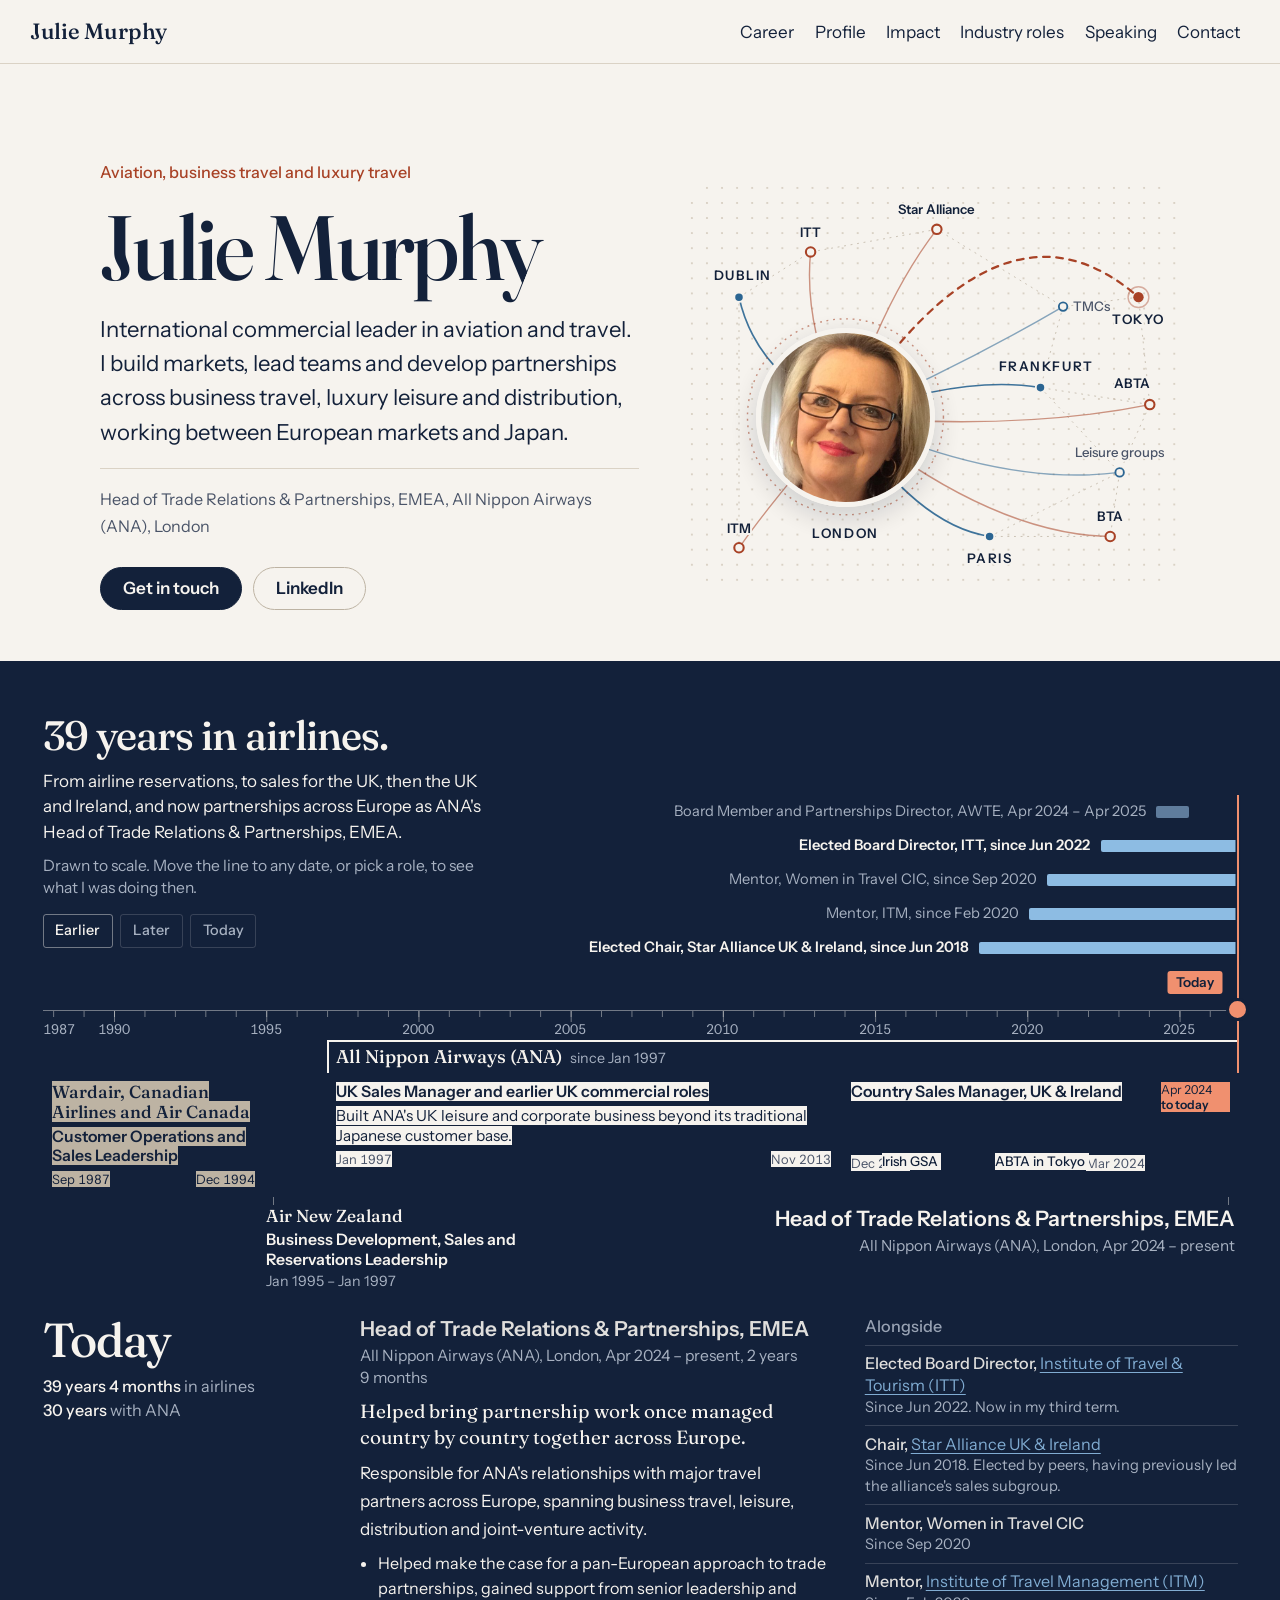
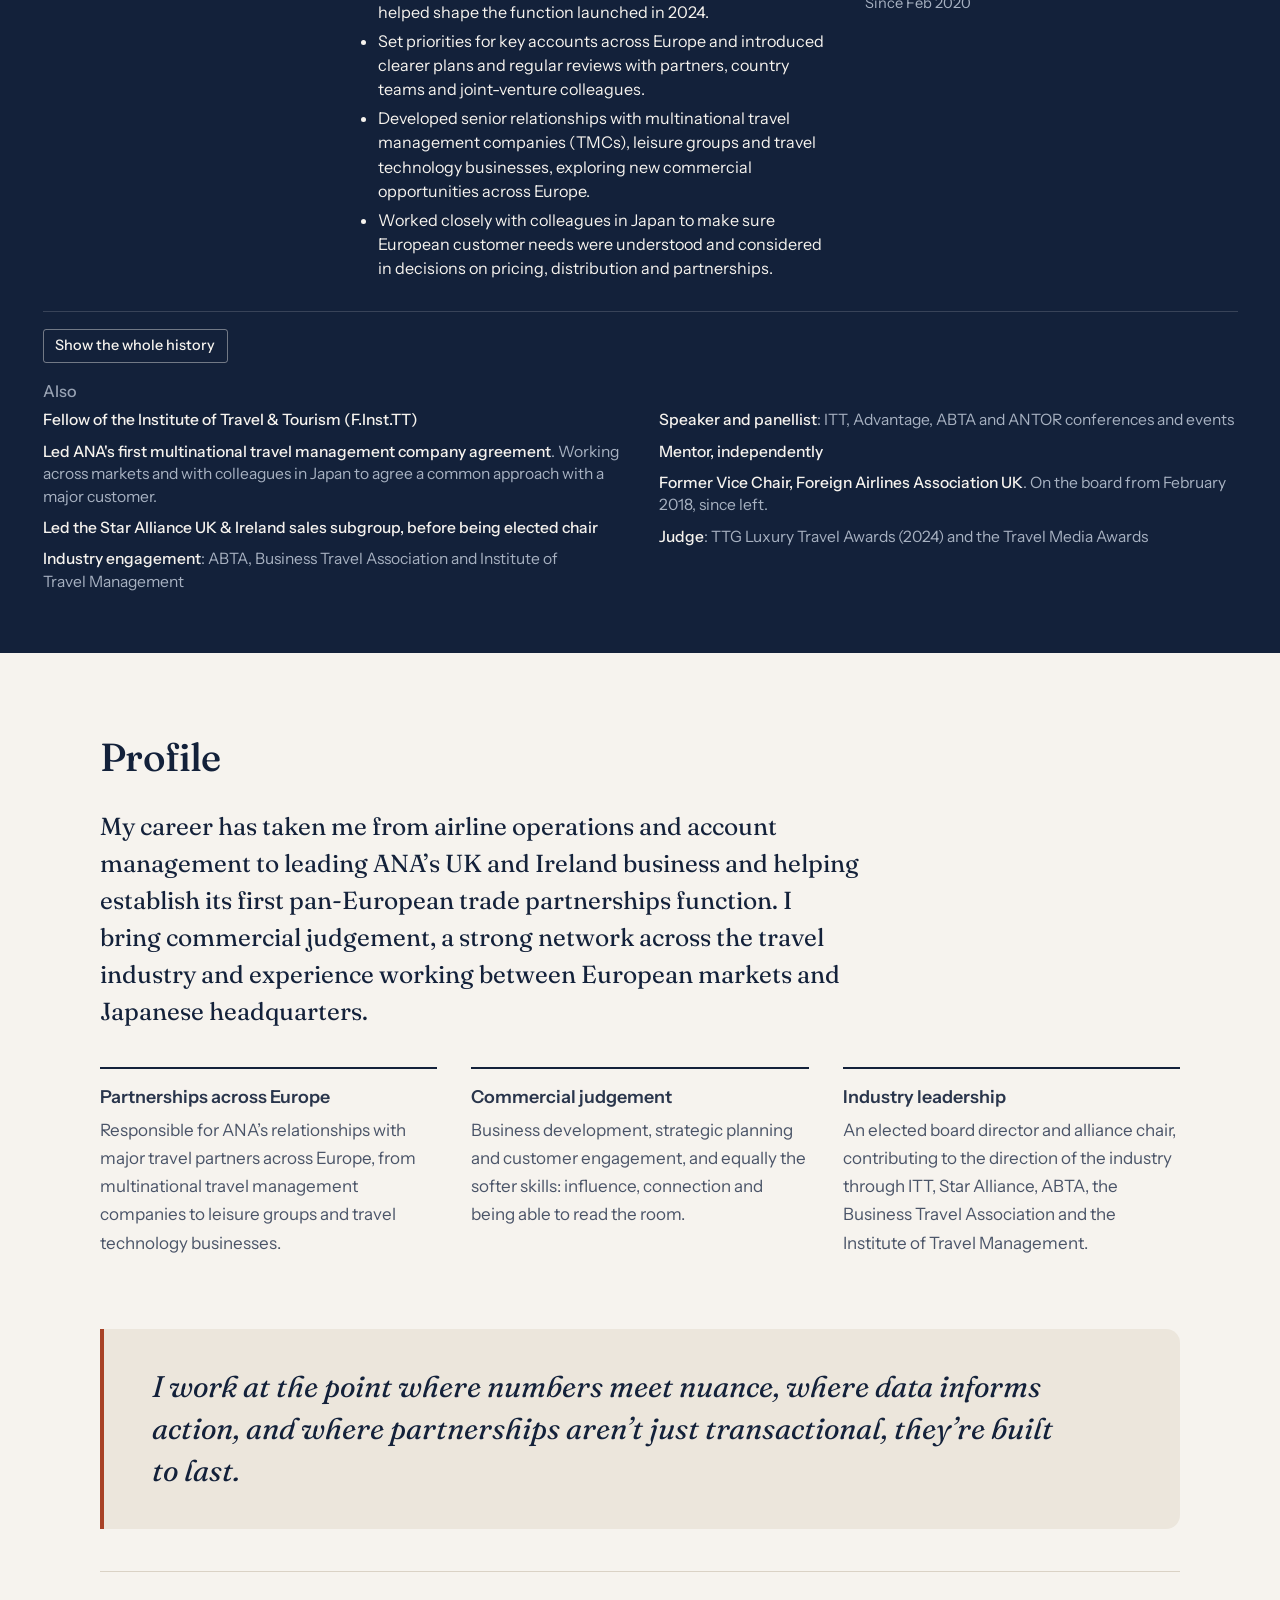
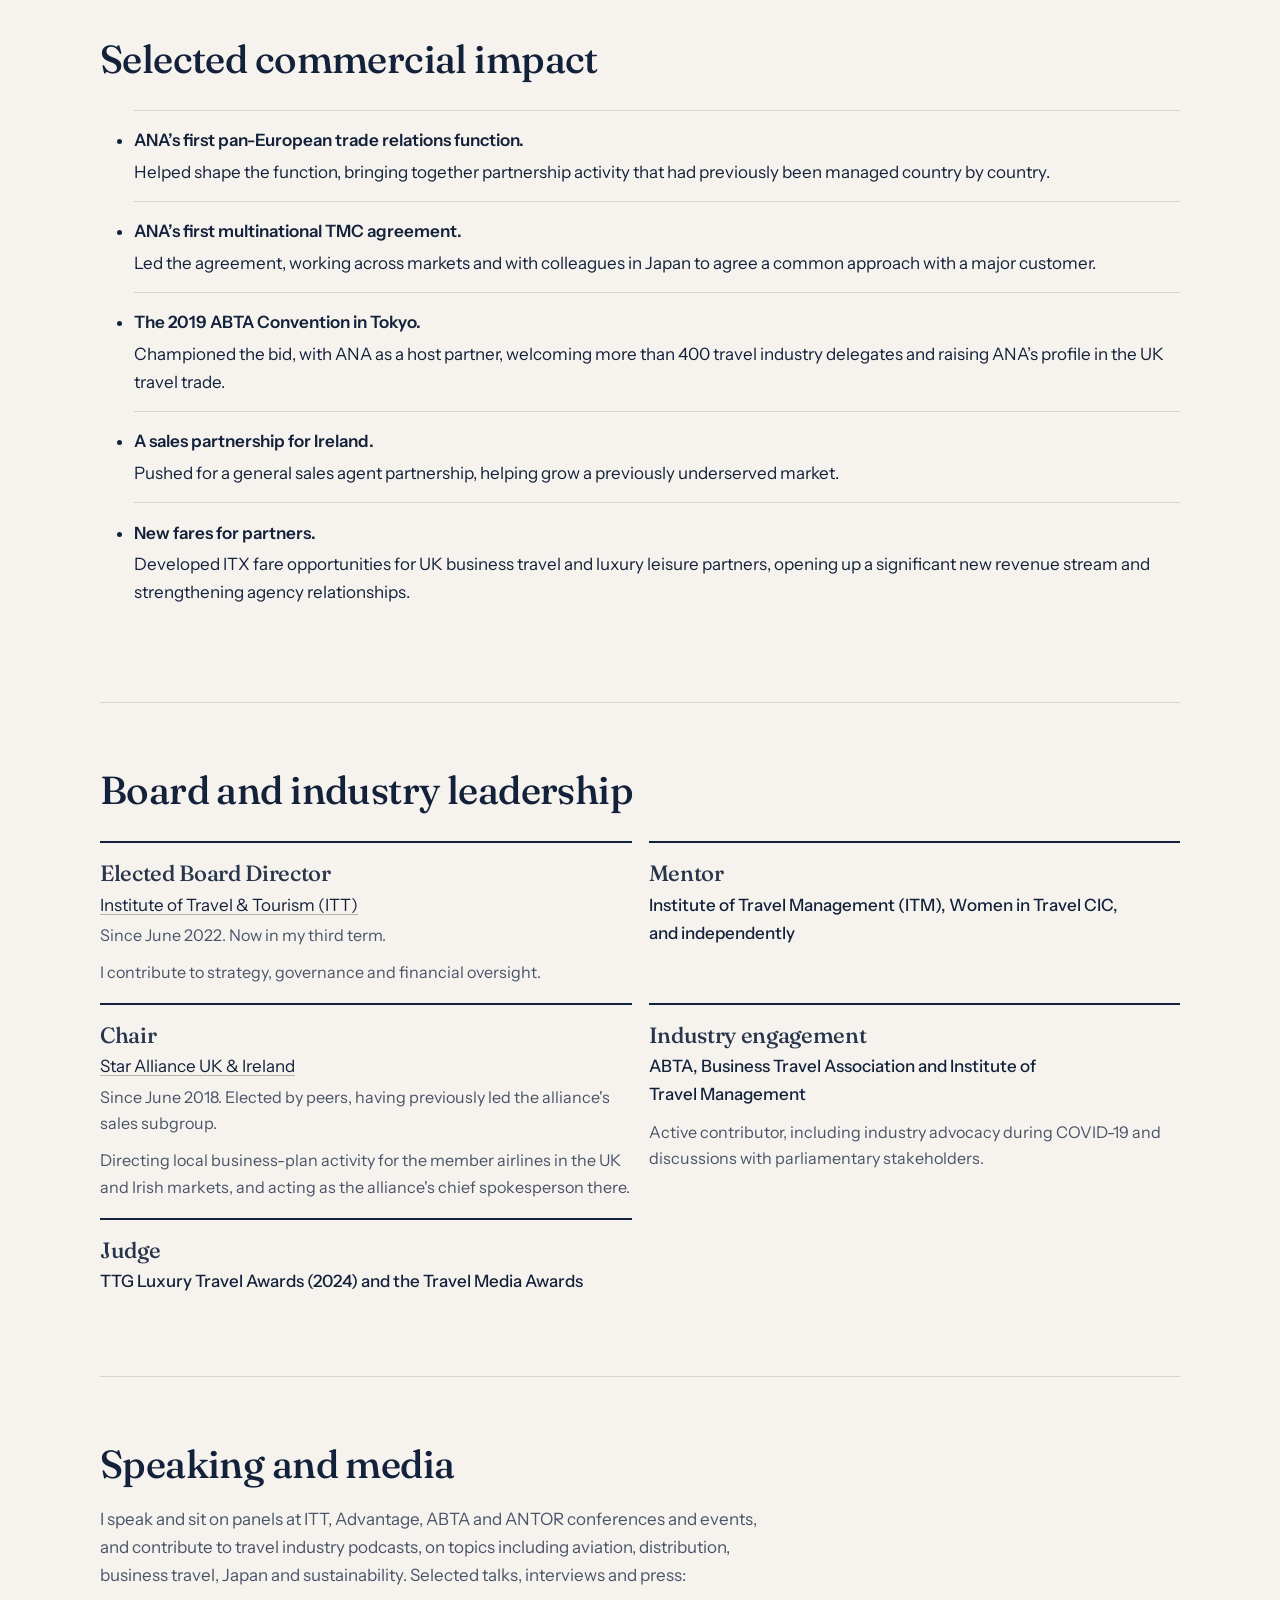
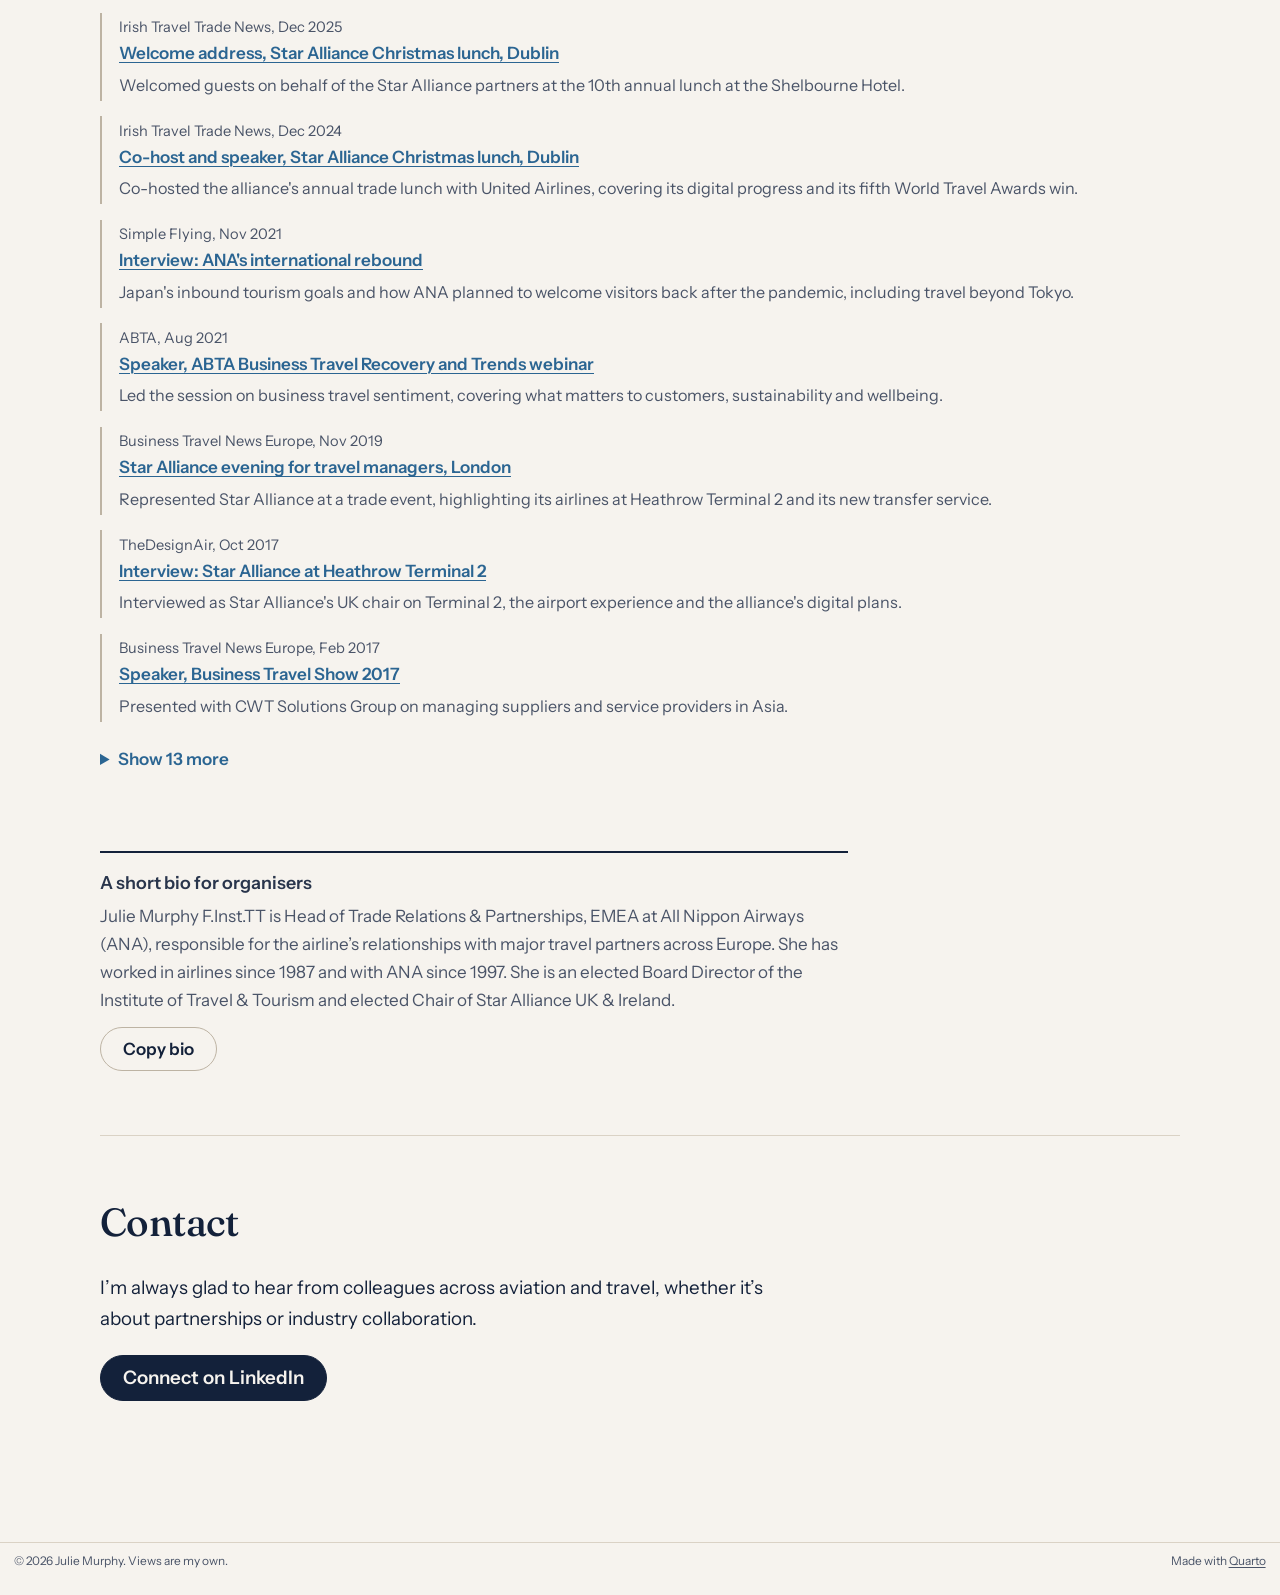
==== commit 3f3b55c5: "Built site for gh-pages" ====
--- a/index.html
+++ b/index.html
@@ -6,7 +6,7 @@
 
 <meta name="viewport" content="width=device-width, initial-scale=1.0, user-scalable=yes">
 
-<meta name="description" content="Commercial strategist and industry advocate in aviation and travel. Head of Trade Relations and Partnerships EMEA at All Nippon Airways (ANA).">
+<meta name="description" content="International commercial leader in aviation, business travel and luxury travel. Head of Trade Relations &amp; Partnerships EMEA at All Nippon Airways (ANA).">
 
 <title>Julie Murphy</title>
 <style>
@@ -45,7 +45,7 @@
 <link href="site_libs/quarto-html/quarto-syntax-highlighting-bf27225e3a48a9273f3daa8f8e829971.css" rel="stylesheet" id="quarto-text-highlighting-styles">
 <script src="site_libs/bootstrap/bootstrap.min.js"></script>
 <link href="site_libs/bootstrap/bootstrap-icons.css" rel="stylesheet">
-<link href="site_libs/bootstrap/bootstrap-ffde120957b8e903d9fb006a3fce5b41.min.css" rel="stylesheet" append-hash="true" id="quarto-bootstrap" data-mode="light">
+<link href="site_libs/bootstrap/bootstrap-0d451154b20f89b464840d78e2efee8c.min.css" rel="stylesheet" append-hash="true" id="quarto-bootstrap" data-mode="light">
 <script id="quarto-search-options" type="application/json">{
   "language": {
     "search-no-results-text": "No results",
@@ -71,9 +71,9 @@
     }
 
     const options = {
-      valueNames: ['listing-title','listing-org','listing-href','listing-scope','listing-kind','listing-text',{ data: ['index'] },{ data: ['categories'] }],
+      valueNames: ['listing-key','listing-lane','listing-title','listing-employer','listing-place','listing-start','listing-end','listing-shift','listing-text','listing-points','listing-org','listing-rail','listing-href','listing-strong','listing-note','listing-card','listing-card_org','listing-label','listing-parent',{ data: ['index'] },{ data: ['categories'] }],
       
-      searchColumns: ["listing-title","listing-org","listing-href","listing-scope","listing-kind","listing-text"],
+      searchColumns: ["listing-key","listing-lane","listing-title","listing-employer","listing-place","listing-start","listing-end","listing-shift","listing-text","listing-points","listing-org","listing-rail","listing-href","listing-strong","listing-note","listing-card","listing-card_org","listing-label","listing-parent"],
     };
 
     window['quarto-listings'] = window['quarto-listings'] || {};
@@ -99,9 +99,9 @@
     }
 
     const options = {
-      valueNames: ['listing-title','listing-org','listing-when','listing-current','listing-text',{ data: ['index'] },{ data: ['categories'] }],
+      valueNames: ['listing-key','listing-lane','listing-title','listing-employer','listing-place','listing-start','listing-end','listing-shift','listing-text','listing-points','listing-org','listing-rail','listing-href','listing-strong','listing-note','listing-card','listing-card_org','listing-label','listing-parent',{ data: ['index'] },{ data: ['categories'] }],
       
-      searchColumns: ["listing-title","listing-org","listing-when","listing-current","listing-text"],
+      searchColumns: ["listing-key","listing-lane","listing-title","listing-employer","listing-place","listing-start","listing-end","listing-shift","listing-text","listing-points","listing-org","listing-rail","listing-href","listing-strong","listing-note","listing-card","listing-card_org","listing-label","listing-parent"],
     };
 
     window['quarto-listings'] = window['quarto-listings'] || {};
@@ -127,9 +127,9 @@
     }
 
     const options = {
-      valueNames: ['listing-title','listing-outlet','listing-date','listing-href','listing-text',{ data: ['index'] },{ data: ['categories'] },{ data: ['listing-date-sort'] }],
+      valueNames: ['listing-title','listing-outlet','listing-when','listing-href','listing-text','listing-lead',{ data: ['index'] },{ data: ['categories'] }],
       
-      searchColumns: ["listing-title","listing-outlet","listing-date","listing-href","listing-text"],
+      searchColumns: ["listing-title","listing-outlet","listing-when","listing-href","listing-text","listing-lead"],
     };
 
     window['quarto-listings'] = window['quarto-listings'] || {};
@@ -149,15 +149,28 @@
 <link rel="preconnect" href="https://fonts.googleapis.com">
 <link rel="preconnect" href="https://fonts.gstatic.com" crossorigin="">
 <link rel="stylesheet" href="https://fonts.googleapis.com/css2?family=Fraunces:ital,opsz,wght@0,9..144,400;0,9..144,500;0,9..144,600;1,9..144,400&amp;family=Instrument+Sans:ital,wght@0,400;0,500;0,600;1,400&amp;display=swap">
+<script type="application/ld+json">
+{
+  "@context": "https://schema.org",
+  "@type": "Person",
+  "name": "Julie Murphy",
+  "honorificSuffix": "F.Inst.TT",
+  "jobTitle": "Head of Trade Relations & Partnerships, EMEA",
+  "worksFor": { "@type": "Airline", "name": "All Nippon Airways" },
+  "url": "https://rhysinward.github.io/julie-murphy/",
+  "image": "https://rhysinward.github.io/julie-murphy/assets/img/julie-murphy.jpg",
+  "sameAs": ["https://www.linkedin.com/in/juliemurphyuk/", "https://www.itt.co.uk/julie-murphy/"]
+}
+</script>
 
 
 <meta property="og:title" content="Julie Murphy">
-<meta property="og:description" content="Commercial strategist and industry advocate in aviation and travel. Head of Trade Relations and Partnerships EMEA at All Nippon Airways (ANA).">
+<meta property="og:description" content="International commercial leader in aviation, business travel and luxury travel. Head of Trade Relations &amp; Partnerships EMEA at All Nippon Airways (ANA).">
 <meta property="og:image" content="https://rhysinward.github.io/julie-murphy/assets/img/julie-murphy.jpg">
 <meta property="og:site_name" content="Julie Murphy">
 <meta property="og:image:alt" content="Julie Murphy">
 <meta name="twitter:title" content="Julie Murphy">
-<meta name="twitter:description" content="Commercial strategist and industry advocate in aviation and travel. Head of Trade Relations and Partnerships EMEA at All Nippon Airways (ANA).">
+<meta name="twitter:description" content="International commercial leader in aviation, business travel and luxury travel. Head of Trade Relations &amp; Partnerships EMEA at All Nippon Airways (ANA).">
 <meta name="twitter:image" content="https://rhysinward.github.io/julie-murphy/assets/img/julie-murphy.jpg">
 <meta name="twitter:card" content="summary">
 <meta name="twitter:image:alt" content="Julie Murphy">
@@ -180,16 +193,20 @@
           <div class="collapse navbar-collapse" id="navbarCollapse">
             <ul class="navbar-nav navbar-nav-scroll ms-auto">
   <li class="nav-item">
+    <a class="nav-link" href="./index.html#career"> 
+<span class="menu-text">Career</span></a>
+  </li>  
+  <li class="nav-item">
     <a class="nav-link" href="./index.html#what-i-do"> 
-<span class="menu-text">What I do</span></a>
+<span class="menu-text">Profile</span></a>
+  </li>  
+  <li class="nav-item">
+    <a class="nav-link" href="./index.html#impact"> 
+<span class="menu-text">Impact</span></a>
   </li>  
   <li class="nav-item">
     <a class="nav-link" href="./index.html#roles"> 
-<span class="menu-text">Roles</span></a>
-  </li>  
-  <li class="nav-item">
-    <a class="nav-link" href="./index.html#career"> 
-<span class="menu-text">Career</span></a>
+<span class="menu-text">Industry roles</span></a>
   </li>  
   <li class="nav-item">
     <a class="nav-link" href="./index.html#speaking"> 
@@ -220,86 +237,827 @@
 <div class="jm">
 <div class="hero">
 <div class="hero-text">
-<p><span class="eyebrow">Aviation · Travel · Partnerships</span></p>
+<p><span class="eyebrow">Aviation, business travel and luxury travel</span></p>
 <section id="julie-murphy" class="level1">
 <h1>Julie Murphy</h1>
 <div class="lead">
-<p>Commercial strategist and industry advocate. I build partnerships that drive growth across aviation and travel, and bring stakeholders together to spark innovation and results.</p>
+<p>International commercial leader in aviation and travel. I build markets, lead teams and develop partnerships across business travel, luxury leisure and distribution, working between European markets and Japan.</p>
 </div>
 <div class="hero-meta">
-<p>Head of Trade Relations and Partnerships EMEA, All Nippon Airways (ANA) · London</p>
+<p>Head of Trade Relations &amp; Partnerships, EMEA, All Nippon Airways (ANA), London</p>
 </div>
 <div class="hero-links">
-<p><a href="#contact" class="btn-solid no-external">Get in touch</a> <a href="https://www.linkedin.com/in/juliemurphyana/" class="btn-ghost">LinkedIn</a></p>
+<p><a href="#contact" class="btn-solid no-external">Get in touch</a> <a href="https://www.linkedin.com/in/juliemurphyuk/" class="btn-ghost">LinkedIn</a></p>
 </div>
 </section>
 </div>
 <div class="hero-figure">
 <div class="route-portrait">
-<svg class="routes" viewbox="0 0 520 420" aria-hidden="true">
+<svg class="routes" viewbox="0 0 520 420" role="img" aria-label="Julie Murphy's network from London: ANA headquarters in Tokyo, connections to Dublin, Frankfurt and Paris, Star Alliance, the industry bodies ITT, ABTA, BTA and ITM, and partners including travel management companies and leisure groups">
   <defs>
     <pattern id="jm-dots" width="16" height="16" patternunits="userSpaceOnUse"><circle cx="2" cy="2" r="1.1" class="grid-dot"></circle></pattern>
   </defs>
   <rect x="0" y="0" width="520" height="420" rx="18" fill="url(#jm-dots)"></rect>
-  <path class="arc arc-named" d="M165 245 Q 70 200 52 92"></path>
-  <path class="arc" d="M165 245 Q 230 90 300 70"></path>
+  <path class="web" d="M52 118 L128 70 L262 46 L396 128 L476 118 L488 232 L456 304 L446 372 L318 372 M396 128 L372 214 L488 232 M372 214 L456 304 M318 372 L456 304 M52 118 L52 384"></path>
+  <path class="arc arc-named" d="M165 245 Q 70 200 52 118"></path>
+  <path class="arc arc-org" d="M165 245 Q 120 150 128 70"></path>
+  <path class="arc arc-org" d="M165 245 Q 205 120 262 46"></path>
+  <path class="arc" d="M165 245 Q 290 190 396 128"></path>
   <path class="arc arc-named" d="M165 245 Q 290 200 372 214"></path>
+  <path class="arc arc-org" d="M165 245 Q 350 260 488 232"></path>
+  <path class="arc" d="M165 245 Q 330 320 456 304"></path>
+  <path class="arc arc-org" d="M165 245 Q 320 370 446 372"></path>
   <path class="arc arc-named" d="M165 245 Q 240 360 318 372"></path>
-  <path class="arc" d="M165 245 Q 90 330 60 392"></path>
-  <path class="arc" d="M165 245 Q 360 330 452 300"></path>
+  <path class="arc arc-org" d="M165 245 Q 90 330 52 384"></path>
   <path class="arc arc-main" d="M165 245 Q 330 -10 476 118"></path>
-  <circle class="node node-named" cx="52" cy="92" r="5"></circle>
-  <circle class="node" cx="300" cy="70" r="4"></circle>
+  <circle class="node node-named" cx="52" cy="118" r="5"></circle>
+  <circle class="node node-org" cx="128" cy="70" r="5"></circle>
+  <circle class="node node-org" cx="262" cy="46" r="5"></circle>
+  <circle class="node" cx="396" cy="128" r="4.5"></circle>
   <circle class="node node-named" cx="372" cy="214" r="5"></circle>
+  <circle class="node node-org" cx="488" cy="232" r="5"></circle>
+  <circle class="node" cx="456" cy="304" r="4.5"></circle>
+  <circle class="node node-org" cx="446" cy="372" r="5"></circle>
   <circle class="node node-named" cx="318" cy="372" r="5"></circle>
-  <circle class="node" cx="60" cy="392" r="4"></circle>
-  <circle class="node" cx="452" cy="300" r="4"></circle>
+  <circle class="node node-org" cx="52" cy="384" r="5"></circle>
   <circle class="hub-ring" cx="165" cy="245" r="104"></circle>
   <circle class="dest-ring" cx="476" cy="118" r="11"></circle>
   <circle class="dest" cx="476" cy="118" r="5.5"></circle>
-  <text class="code" x="56" y="74" text-anchor="middle">DUBLIN</text>
+  <text class="code" x="56" y="100" text-anchor="middle">DUBLIN</text>
   <text class="code" x="378" y="196" text-anchor="middle">FRANKFURT</text>
   <text class="code" x="318" y="400" text-anchor="middle">PARIS</text>
-  <text class="code" x="466" y="94" text-anchor="middle">TOKYO</text>
+  <text class="code" x="476" y="147" text-anchor="middle">TOKYO</text>
   <text class="code" x="165" y="374" text-anchor="middle">LONDON</text>
+  <text class="org" x="128" y="54" text-anchor="middle">ITT</text>
+  <text class="org" x="262" y="30" text-anchor="middle">Star Alliance</text>
+  <text class="org" x="488" y="214" text-anchor="end">ABTA</text>
+  <text class="org" x="446" y="356" text-anchor="middle">BTA</text>
+  <text class="org" x="52" y="368" text-anchor="middle">ITM</text>
+  <text class="partner" x="407" y="133" text-anchor="start">TMCs</text>
+  <text class="partner" x="456" y="288" text-anchor="middle">Leisure groups</text>
 </svg>
 <img class="portrait" src="assets/img/julie-murphy.jpg" alt="Julie Murphy" width="480" height="480">
 </div>
 </div>
 </div>
-<div class="glance">
-<div class="stat">
-<p><span class="stat-big">Since 1997</span> <span class="stat-small">with All Nippon Airways (ANA)</span></p>
-</div>
-<div class="stat">
-<p><span class="stat-big">Since 2018</span> <span class="stat-small">Chair, Star Alliance Country Steering Group UK and Ireland</span></p>
-</div>
-<div class="stat">
-<p><span class="stat-big">F.Inst.TT</span> <span class="stat-small">Fellow, Institute of Travel and Tourism</span></p>
-</div>
+<div id="career">
+<div id="listing-career-list" class="quarto-listing quarto-listing-container-custom">
+
+<section class="ct" aria-labelledby="career-title" style="--total:470;--t:470;--ana:112" data-total="470">
+<div class="ct-plot">
+
+<header class="ct-head">
+  <h2 id="career-title"><span data-ct-years="">39</span> years in airlines.</h2>
+  <p class="ct-reach">From airline reservations, to sales for the UK, then the UK and Ireland, and now partnerships across Europe as ANA's Head of Trade Relations &amp; Partnerships, EMEA.</p>
+  <p class="ct-how">Drawn to scale.<span class="ct-if-live"> Move the line to any date, or pick a role, to see what I was doing then.</span></p>
+  <div class="ct-step ct-if-live" role="group" aria-label="Move through the timeline">
+    <button type="button" class="ct-btn" data-ct-go="earlier">Earlier</button>
+    <button type="button" class="ct-btn" data-ct-go="later">Later</button>
+    <button type="button" class="ct-btn" data-ct-go="today">Today</button>
+  </div>
+</header>
+
+<div class="ct-ruler">
+  <div class="ct-scale" aria-hidden="true">
+    <span class="ct-flag">Nov 2026</span>
+    <span class="ct-axis"></span>
+    <span class="ct-year is-decade is-tight" style="--m:28">1990</span><span class="ct-year" style="--m:88">1995</span><span class="ct-year is-decade" style="--m:148">2000</span><span class="ct-year" style="--m:208">2005</span><span class="ct-year is-decade" style="--m:268">2010</span><span class="ct-year" style="--m:328">2015</span><span class="ct-year is-decade" style="--m:388">2020</span><span class="ct-year" style="--m:448">2025</span>
+    <span class="ct-year is-first">1987</span>
+  </div>
+  <label class="visually-hidden" for="ct-range">Date on the timeline</label>
+  <input class="ct-range" id="ct-range" type="range" min="0" max="470" step="1" value="470" hidden="">
+  <span class="ct-seg" aria-hidden="true"></span>
+</div>
+
+<div class="ct-when ct-if-live">
+  <p class="ct-date" data-ct-date="">Today</p>
+  <p class="ct-tally" data-ct-tally=""></p>
+  <p class="ct-readout" data-ct-readout=""></p>
+</div>
+
+<div class="ct-anarow">
+  <p class="ct-ana"><span><span class="ct-ana-name">All Nippon Airways (ANA)</span> <span class="ct-ana-since">since Jan 1997</span></span></p>
+  <span class="ct-seg" aria-hidden="true"></span>
+</div>
+
+<ol class="ct-trunk" role="list" aria-label="Airline roles">
+
+  <li class="ct-role is-current is-lead" style="--s:439;--e:var(--total)" data-ct-row="head">
+    <a class="ct-hit" href="#career-head" data-ct-pick="head" aria-label="Head of Trade Relations &amp; Partnerships, EMEA, All Nippon Airways (ANA), London, April 2024 to today">
+      <span class="ct-fill"></span>
+      
+      <span class="ct-lbl">
+        
+        <span class="ct-title">Head of Trade Relations &amp; Partnerships, EMEA</span>
+        <span class="ct-meta">All Nippon Airways (ANA), London, Apr 2024 – present</span>
+      </span>
+      
+      <span class="ct-in">
+        
+        <span class="ct-dates" aria-hidden="true"><span>Apr 2024</span><span class="ct-today"><span class="ct-to-word">to </span>today</span></span>
+      </span>
+      <span class="ct-track"><span class="ct-bar"></span></span>
+    </a>
+    
+    <span class="ct-seg" aria-hidden="true"></span>
+    <div class="ct-slot"></div>
+  </li>
+
+  <li class="ct-role has-moments" style="--s:315;--e:439" data-ct-row="csm">
+    <a class="ct-hit" href="#career-csm" data-ct-pick="csm" aria-label="Country Sales Manager, UK &amp; Ireland, All Nippon Airways (ANA), December 2013 to March 2024, 10 years 4 months">
+      <span class="ct-fill"></span>
+      
+      <span class="ct-in">
+        
+        <span class="ct-lbl">
+          
+          <span class="ct-title"><span>Country Sales Manager, UK &amp; Ireland</span></span>
+          <span class="ct-meta">Dec 2013 – Mar 2024</span>
+        </span>
+        
+        
+        <span class="ct-dates" aria-hidden="true"><span>Dec 2013</span><span class="ct-to">Mar 2024</span></span>
+      </span>
+      <span class="ct-track"><span class="ct-bar"></span></span>
+    </a>
+    <div class="ct-moments">
+      
+      <a class="ct-moment" href="#career-gsa" data-ct-pick="gsa" style="--ms:331;--room:44" aria-label="Irish GSA: ANA's general sales agent in Ireland announced, April 2015"><span class="ct-mark"></span><span class="ct-moment-lbl">Irish GSA<span class="ct-moment-date">, Apr 2015</span></span></a>
+      
+      <a class="ct-moment is-year" href="#career-abta" data-ct-pick="abta" style="--ms:376" aria-label="ABTA in Tokyo: ABTA Convention in Tokyo, 2019"><span class="ct-mark"></span><span class="ct-moment-lbl">ABTA in Tokyo<span class="ct-moment-date">, 2019</span></span></a>
+      
+    </div>
+    <span class="ct-seg" aria-hidden="true"></span>
+    <div class="ct-slot"></div>
+  </li>
+
+  <li class="ct-role" style="--s:112;--e:315" data-ct-row="uk">
+    <a class="ct-hit" href="#career-uk" data-ct-pick="uk" aria-label="UK Sales Manager and earlier UK commercial roles, All Nippon Airways (ANA), January 1997 to November 2013, 16 years 11 months">
+      <span class="ct-fill"></span>
+      
+      <span class="ct-in">
+        
+        <span class="ct-lbl">
+          
+          <span class="ct-title"><span>UK Sales Manager and earlier UK commercial roles</span></span>
+          <span class="ct-meta">Jan 1997 – Nov 2013</span>
+        </span>
+        <span class="ct-shift"><span>Built ANA's UK leisure and corporate business beyond its traditional Japanese customer base.</span></span>
+        
+        <span class="ct-dates" aria-hidden="true"><span>Jan 1997</span><span class="ct-to">Nov 2013</span></span>
+      </span>
+      <span class="ct-track"><span class="ct-bar"></span></span>
+    </a>
+    
+    <span class="ct-seg" aria-hidden="true"></span>
+    <div class="ct-slot"></div>
+  </li>
+
+  <li class="ct-role is-early is-lead" style="--s:88;--e:112" data-ct-row="airnz">
+    <a class="ct-hit" href="#career-airnz" data-ct-pick="airnz" aria-label="Business Development, Sales and Reservations Leadership, Air New Zealand, January 1995 to January 1997, 2 years">
+      <span class="ct-fill"></span>
+      
+      <span class="ct-lbl">
+        <span class="ct-emp">Air New Zealand</span>
+        <span class="ct-title">Business Development, Sales and Reservations Leadership</span>
+        <span class="ct-meta">Jan 1995 – Jan 1997</span>
+      </span>
+      
+      <span class="ct-in">
+        
+        <span class="ct-dates" aria-hidden="true"><span>Jan 1995</span><span class="ct-to">Jan 1997</span></span>
+      </span>
+      <span class="ct-track"><span class="ct-bar"></span></span>
+    </a>
+    
+    <span class="ct-seg" aria-hidden="true"></span>
+    <div class="ct-slot"></div>
+  </li>
+
+  <li class="ct-role is-early" style="--s:0;--e:88" data-ct-row="wardair">
+    <a class="ct-hit" href="#career-wardair" data-ct-pick="wardair" aria-label="Customer Operations and Sales Leadership, Wardair, Canadian Airlines and Air Canada, September 1987 to December 1994, 7 years 4 months">
+      <span class="ct-fill"></span>
+      
+      <span class="ct-in">
+        
+        <span class="ct-lbl">
+          <span class="ct-emp"><span>Wardair, Canadian Airlines and Air Canada</span></span>
+          <span class="ct-title"><span>Customer Operations and Sales Leadership</span></span>
+          <span class="ct-meta">Sep 1987 – Dec 1994</span>
+        </span>
+        <span class="ct-shift"><span>Started in airline reservations and customer service, then moved into supervisory and management roles.</span></span>
+        
+        <span class="ct-dates" aria-hidden="true"><span>Sep 1987</span><span class="ct-to">Dec 1994</span></span>
+      </span>
+      <span class="ct-track"><span class="ct-bar"></span></span>
+    </a>
+    
+    <span class="ct-seg" aria-hidden="true"></span>
+    <div class="ct-slot"></div>
+  </li>
+
+</ol>
+
+<div class="ct-railset">
+  <h3 class="ct-rails-title" id="ct-rails-title">Industry roles alongside</h3>
+  <ul class="ct-rails" role="list" aria-labelledby="ct-rails-title">
+  
+    <li class="ct-row is-ended" style="--s:439;--e:452" data-ct-row="awte">
+      <a class="ct-hit" href="#career-awte" data-ct-pick="awte" aria-label="Board Member and Partnerships Director, AWTE, April 2024 to April 2025">
+        <span class="ct-lbl">Board Member and Partnerships Director, AWTE, Apr 2024 – Apr 2025</span>
+        <span class="ct-track"><span class="ct-bar"></span></span>
+      </a>
+      <div class="ct-slot"></div>
+      <span class="ct-seg" aria-hidden="true"></span>
+    </li>
+  
+    <li class="ct-row is-strong" style="--s:417;--e:var(--total)" data-ct-row="itt">
+      <a class="ct-hit" href="#career-itt" data-ct-pick="itt" aria-label="Elected Board Director, ITT, since June 2022">
+        <span class="ct-lbl">Elected Board Director, ITT, since Jun 2022</span>
+        <span class="ct-track"><span class="ct-bar"></span></span>
+      </a>
+      <div class="ct-slot"></div>
+      <span class="ct-seg" aria-hidden="true"></span>
+    </li>
+  
+    <li class="ct-row" style="--s:396;--e:var(--total)" data-ct-row="wit">
+      <a class="ct-hit" href="#career-wit" data-ct-pick="wit" aria-label="Mentor, Women in Travel CIC, since September 2020">
+        <span class="ct-lbl">Mentor, Women in Travel CIC, since Sep 2020</span>
+        <span class="ct-track"><span class="ct-bar"></span></span>
+      </a>
+      <div class="ct-slot"></div>
+      <span class="ct-seg" aria-hidden="true"></span>
+    </li>
+  
+    <li class="ct-row" style="--s:389;--e:var(--total)" data-ct-row="itm">
+      <a class="ct-hit" href="#career-itm" data-ct-pick="itm" aria-label="Mentor, ITM, since February 2020">
+        <span class="ct-lbl">Mentor, ITM, since Feb 2020</span>
+        <span class="ct-track"><span class="ct-bar"></span></span>
+      </a>
+      <div class="ct-slot"></div>
+      <span class="ct-seg" aria-hidden="true"></span>
+    </li>
+  
+    <li class="ct-row is-strong" style="--s:369;--e:var(--total)" data-ct-row="star">
+      <a class="ct-hit" href="#career-star" data-ct-pick="star" aria-label="Elected Chair, Star Alliance UK &amp; Ireland, since June 2018">
+        <span class="ct-lbl">Elected Chair, Star Alliance UK &amp; Ireland, since Jun 2018</span>
+        <span class="ct-track"><span class="ct-bar"></span></span>
+      </a>
+      <div class="ct-slot"></div>
+      <span class="ct-seg" aria-hidden="true"></span>
+    </li>
+  
+  </ul>
+</div>
+
+<div class="ct-details">
+  <p class="ct-if-all">Airline roles</p>
+  <ol class="ct-entries" role="list">
+  
+    <li><div class="ct-entry" id="career-head" data-ct-entry="head" data-lane="airline" data-s="439" data-e="now" data-name="Head of Trade Relations &amp; Partnerships, EMEA">
+      <h3>Head of Trade Relations &amp; Partnerships, EMEA</h3>
+      <p class="ct-entry-meta">All Nippon Airways (ANA), London, Apr 2024 – present, <span data-ct-since="439">2 years 8 months</span></p>
+      <p class="ct-entry-shift">Helped bring partnership work once managed country by country together across Europe.</p>
+      <p>Responsible for ANA's relationships with major travel partners across Europe, spanning business travel, leisure, distribution and joint-venture activity.</p>
+      <ul class="ct-points"><li>Helped make the case for a pan-European approach to trade partnerships, gained support from senior leadership and helped shape the function launched in 2024.</li><li>Set priorities for key accounts across Europe and introduced clearer plans and regular reviews with partners, country teams and joint-venture colleagues.</li><li>Developed senior relationships with multinational travel management companies (TMCs), leisure groups and travel technology businesses, exploring new commercial opportunities across Europe.</li><li>Worked closely with colleagues in Japan to make sure European customer needs were understood and considered in decisions on pricing, distribution and partnerships.</li></ul>
+    </div></li>
+  
+    <li><div class="ct-entry" id="career-csm" data-ct-entry="csm" data-lane="airline" data-s="315" data-e="439" data-name="Country Sales Manager, UK &amp; Ireland">
+      <h3>Country Sales Manager, UK &amp; Ireland</h3>
+      <p class="ct-entry-meta">All Nippon Airways (ANA), Dec 2013 – Mar 2024, <span>10 years 4 months</span></p>
+      <p class="ct-entry-shift">Led sales and B2B marketing in the UK and Ireland, with a team of 12.</p>
+      <p>The team covered corporate and trade sales, inside sales, data analysis and marketing.</p>
+      <ul class="ct-points"><li>Built ANA's UK trade profile through relationships with travel industry publishers and specialist marketing agencies.</li><li>Shifted the sales and marketing focus towards premium leisure, non-Japanese corporate customers and specialist travel partners, using targeted campaigns and industry relationships to build awareness of ANA.</li><li>Worked with Lufthansa joint-venture colleagues to develop leisure net fares and Category 35 and ITX fares for SMEs, creating new business through TMCs and specialist leisure agents.</li><li>Championed the successful bid to bring the 2019 ABTA Convention to Tokyo, where ANA was a host partner, bringing together UK industry contacts and stakeholders in Japan.</li><li>Planned early for demand around the 2019 Rugby World Cup in Japan, working on trade outreach, pricing and promotions.</li><li>Supported the team through COVID-19 with daily contact, practical help on customer and airport requirements, and continued engagement with travel industry partners.</li><li>Coached colleagues and gave them opportunities to take on wider responsibilities, supporting their progression into management roles.</li></ul>
+    </div></li>
+  
+    <li><div class="ct-entry" id="career-uk" data-ct-entry="uk" data-lane="airline" data-s="112" data-e="315" data-name="UK Sales Manager and earlier UK commercial roles">
+      <h3>UK Sales Manager and earlier UK commercial roles</h3>
+      <p class="ct-entry-meta">All Nippon Airways (ANA), Jan 1997 – Nov 2013, <span>16 years 11 months</span></p>
+      <p class="ct-entry-shift">Built ANA's UK leisure and corporate business beyond its traditional Japanese customer base.</p>
+      <p>Developed key accounts and distribution relationships, and drew on my knowledge of the Australia market while expanding further into corporate and business travel.</p>
+      
+    </div></li>
+  
+    <li><div class="ct-entry" id="career-airnz" data-ct-entry="airnz" data-lane="airline" data-s="88" data-e="112" data-name="Business Development, Sales and Reservations Leadership, Air New Zealand">
+      <h3>Business Development, Sales and Reservations Leadership</h3>
+      <p class="ct-entry-meta">Air New Zealand, Jan 1995 – Jan 1997, <span>2 years</span></p>
+      <p class="ct-entry-shift">Moved from reservations management and training new colleagues into external sales.</p>
+      <p>Managed major leisure accounts and helped grow business across the airline's international network.</p>
+      
+    </div></li>
+  
+    <li><div class="ct-entry" id="career-wardair" data-ct-entry="wardair" data-lane="airline" data-s="0" data-e="88" data-name="Customer Operations and Sales Leadership, Wardair, Canadian Airlines and Air Canada">
+      <h3>Customer Operations and Sales Leadership</h3>
+      <p class="ct-entry-meta">Wardair, Canadian Airlines and Air Canada, Sep 1987 – Dec 1994, <span>7 years 4 months</span></p>
+      <p class="ct-entry-shift">Started in airline reservations and customer service, then moved into supervisory and management roles.</p>
+      <p>Gained first-hand experience of airline operations and commercial relationships.</p>
+      
+    </div></li>
+  
+  </ol>
+</div>
+
+<div class="ct-side">
+  <h3 class="ct-side-title"><span class="ct-if-date">Alongside</span><span class="ct-if-all">Industry roles alongside</span></h3>
+  <ul class="ct-alongside" role="list">
+  
+    <li><div class="ct-entry" id="career-itt" data-ct-entry="itt" data-lane="industry" data-s="417" data-e="now" data-more="1">
+      <h4>Elected Board Director, <a href="https://www.itt.co.uk/">Institute of Travel &amp; Tourism (ITT)</a></h4>
+      <p>Since Jun 2022. Now in my third term.</p>
+    </div></li>
+  
+    <li><div class="ct-entry" id="career-star" data-ct-entry="star" data-lane="industry" data-s="369" data-e="now" data-more="1">
+      <h4>Chair, <a href="https://www.staralliance.com/">Star Alliance UK &amp; Ireland</a></h4>
+      <p>Since Jun 2018. Elected by peers, having previously led the alliance's sales subgroup.</p>
+    </div></li>
+  
+    <li><div class="ct-entry" id="career-awte" data-ct-entry="awte" data-lane="industry" data-s="439" data-e="452">
+      <h4>Board Member and Partnerships Director, Association of Women Travel Executives (AWTE)</h4>
+      <p>Apr 2024 – Apr 2025</p>
+    </div></li>
+  
+    <li><div class="ct-entry" id="career-wit" data-ct-entry="wit" data-lane="industry" data-s="396" data-e="now">
+      <h4>Mentor, Women in Travel CIC</h4>
+      <p>Since Sep 2020</p>
+    </div></li>
+  
+    <li><div class="ct-entry" id="career-itm" data-ct-entry="itm" data-lane="industry" data-s="389" data-e="now">
+      <h4>Mentor, <a href="https://www.itm.org.uk/">Institute of Travel Management (ITM)</a></h4>
+      <p>Since Feb 2020</p>
+    </div></li>
+  
+  </ul>
+  <p class="ct-none" data-ct-none="" hidden="">No dated industry roles at this point.</p>
+  
+  <div class="ct-thatyear" data-ct-thatyear="">
+    <h3 class="ct-side-title"><span class="ct-if-date">That year</span><span class="ct-if-all">Dated moments</span></h3>
+    <ul class="ct-moments-list" role="list">
+    
+      <li><div class="ct-entry" id="career-gsa" data-ct-entry="gsa" data-lane="moment" data-parent="csm" data-year="2015" data-s="331" data-when="Apr 2015" data-long="April 2015" data-name="ANA's general sales agent in Ireland announced">
+        <h4>ANA's general sales agent in Ireland announced</h4>
+        <p>Apr 2015. I pushed for the partnership, which helped grow a previously underserved market.</p>
+      </div></li>
+    
+      <li><div class="ct-entry" id="career-rwc" data-ct-entry="rwc" data-lane="moment" data-parent="csm" data-year="2015" data-when="2015" data-long="2015" data-name="Rugby World Cup in England">
+        <h4>Rugby World Cup in England</h4>
+        <p>2015. Targeted marketing during the tournament, as part of planning early for demand around the 2019 tournament in Japan.</p>
+      </div></li>
+    
+      <li><div class="ct-entry" id="career-abta" data-ct-entry="abta" data-lane="moment" data-parent="csm" data-year="2019" data-when="2019" data-long="2019" data-name="ABTA Convention in Tokyo">
+        <h4>ABTA Convention in Tokyo</h4>
+        <p>2019. I championed the bid, with ANA as a host partner, welcoming more than 400 travel industry delegates and raising ANA's profile in the UK travel trade.</p>
+      </div></li>
+    
+      <li><div class="ct-entry" id="career-function" data-ct-entry="function" data-lane="moment" data-parent="head" data-year="2024" data-when="2024" data-long="2024" data-name="ANA's first pan-European trade relations function launched">
+        <h4>ANA's first pan-European trade relations function launched</h4>
+        <p>2024. I helped shape it, bringing together partnership activity that had previously been managed country by country.</p>
+      </div></li>
+    
+    </ul>
+  </div>
+</div>
+
+<div class="ct-allbar ct-if-live">
+  <button type="button" class="ct-btn" data-ct-all="">Show the whole history</button>
+</div>
+
+<div class="ct-undated">
+  <h3>Also</h3>
+  <ul role="list">
+  
+    <li id="career-fellow"><span class="ct-u">Fellow of the Institute of Travel &amp; Tourism (F.Inst.TT)</span></li>
+  
+    <li id="career-tmc"><span class="ct-u">Led ANA's first multinational travel management company agreement</span>. Working across markets and with colleagues in Japan to agree a common approach with a major customer.</li>
+  
+    <li id="career-subgroup"><span class="ct-u">Led the Star Alliance UK &amp; Ireland sales subgroup, before being elected chair</span></li>
+  
+    <li id="career-engagement"><span class="ct-u">Industry engagement</span>: ABTA, Business Travel Association and Institute of Travel Management</li>
+  
+    <li id="career-speaking"><span class="ct-u">Speaker and panellist</span>: ITT, Advantage, ABTA and ANTOR conferences and events</li>
+  
+    <li id="career-mentor-independent"><span class="ct-u">Mentor, independently</span></li>
+  
+    <li id="career-faa"><span class="ct-u">Former Vice Chair, Foreign Airlines Association UK</span>. On the board from February 2018, since left.</li>
+  
+    <li id="career-judge"><span class="ct-u">Judge</span>: TTG Luxury Travel Awards (2024) and the Travel Media Awards</li>
+  
+  </ul>
+</div>
+
+<p class="visually-hidden" role="status" data-ct-status=""></p>
+</div>
+</section>
+<div class="listing-no-matching d-none">No matching items</div>
+</div>
+<script>
+(function () {
+  // Quarto's listing script expects this on every hash change, and our templates never create it.
+  window['quarto-listings'] = window['quarto-listings'] || {};
+  // The sitemap publishes /index.html, but Quarto's navbar links to the bare folder. Match them,
+  // or the first navbar click reloads the page and loses the date.
+  if (/\/index\.html$/.test(location.pathname)) {
+    history.replaceState(history.state, '', location.pathname.replace(/index\.html$/, '') + location.search + location.hash);
+  }
+
+  var root = document.querySelector('.ct');
+  if (!root) return;
+
+  var LONG = ['January','February','March','April','May','June','July','August','September','October','November','December'];
+  var SHORT = LONG.map(function (m) { return m.slice(0, 3); });
+  var ANA = +getComputedStyle(root).getPropertyValue('--ana') || 112;
+  var d = new Date();
+  var today = (d.getFullYear() - 1987) * 12 + d.getMonth() + 1 - 9;
+  var phone = window.matchMedia('(max-width: 767.98px)');
+  var calm = window.matchMedia('(prefers-reduced-motion: reduce)');
+  var $ = function (s, el) { return (el || root).querySelector(s); };
+  var $$ = function (s, el) { return Array.prototype.slice.call((el || root).querySelectorAll(s)); };
+
+  function yearOf(t) { return 1987 + Math.floor((t + 8) / 12); }
+  function monthOf(t) { return (t + 8) % 12; }
+  function plural(n, w) { return n + ' ' + w + (n === 1 ? '' : 's'); }
+  function dur(n) {
+    var y = Math.floor(n / 12), m = n % 12, a = [];
+    if (y) a.push(plural(y, 'year'));
+    if (m) a.push(plural(m, 'month'));
+    return a.join(' ');
+  }
+
+  // Links become buttons. Same text, same classes, same data, so the layout does not change.
+  $$('a.ct-hit, a.ct-moment').forEach(function (a) {
+    var b = document.createElement('button');
+    b.type = 'button';
+    b.className = a.className;
+    b.setAttribute('aria-label', a.getAttribute('aria-label'));
+    b.dataset.ctPick = a.dataset.ctPick;
+    if (a.getAttribute('style')) b.setAttribute('style', a.getAttribute('style'));
+    while (a.firstChild) b.appendChild(a.firstChild);
+    a.parentNode.replaceChild(b, a);
+  });
+
+  var range = $('.ct-range');
+  var trunk = $('.ct-trunk');
+  // No prototype: keys come from the address bar, and #career-constructor must not match anything.
+  var entries = Object.create(null);
+  var homes = Object.create(null);
+  $$('[data-ct-entry]').forEach(function (el) {
+    var e = el.dataset;
+    entries[e.ctEntry] = {
+      el: el, key: e.ctEntry, lane: e.lane, name: e.name || '',
+      s: e.s === undefined || e.s === '' ? null : +e.s,
+      e: e.e === 'now' ? Infinity : (e.e ? +e.e : null),
+      year: e.year ? +e.year : null, parent: e.parent || null, when: e.when, long: e.long,
+      more: e.more === '1' || e.lane === 'airline' || e.lane === 'moment'
+    };
+    homes[e.ctEntry] = el.parentNode;
+  });
+  var list = Object.keys(entries).map(function (k) { return entries[k]; });
+  var airline = list.filter(function (x) { return x.lane === 'airline'; });
+  var rows = Object.create(null);
+  $$('[data-ct-row]').forEach(function (el) { rows[el.dataset.ctRow] = el; });
+
+  // A date a year-only fact can land on, mid-year, so it never sits in a neighbouring role.
+  function midYear(y) { return (y - 1987) * 12 - 2; }
+  function landing(x) { return x.s !== null ? x.s : midYear(x.year); }
+
+  // A stop is a date when something begins, plus today.
+  var stops = list.filter(function (x) { return x.lane !== 'undated' && (x.s !== null || x.year); }).map(function (x) {
+    return { t: landing(x), yearOnly: x.lane === 'moment' && x.s === null, pick: x.key, rank: x.lane === 'airline' ? 0 : 1 };
+  }).sort(function (a, b) { return a.t - b.t || a.rank - b.rank; }).filter(function (s, i, a) { return !i || s.t !== a[i - 1].t; });
+
+  function roleAt(t) {
+    return airline.filter(function (r) { return r.s <= t && (t < r.e); })[0] || airline[0];
+  }
+  function activeIndustry(t) {
+    return list.filter(function (x) { return x.lane === 'industry' && x.s <= t && t < x.e; });
+  }
+
+  var state = { t: today, yearOnly: false, pick: null, open: null, all: false };
+  var live = $('[data-ct-status]');
+  var liveTimer, glideFrame;
+
+  function dateText(s) {
+    if (s.t >= today) return 'Today';
+    if (s.yearOnly) return String(yearOf(s.t));
+    return LONG[monthOf(s.t)] + ' ' + yearOf(s.t);
+  }
+  function summary(s) {
+    var p = s.pick && entries[s.pick];
+    if (p && p.lane === 'moment') return (p.s !== null ? p.long : p.year) + ': ' + p.name + '.';
+    var r = roleAt(s.t), n = activeIndustry(s.t).length;
+    return dateText(s) + ': ' + r.name + (n ? ', plus ' + plural(n, 'industry role') : '') + '.';
+  }
+
+  function paintLine(v) {
+    root.style.setProperty('--t', v);
+    range.value = v;
+  }
+  function glide(to) {
+    cancelAnimationFrame(glideFrame);
+    var from = parseFloat(root.style.getPropertyValue('--t'));
+    if (calm.matches || isNaN(from) || from === to) { paintLine(to); return; }
+    var start = null;
+    function step(now) {
+      if (start === null) start = now;
+      var p = Math.min(1, (now - start) / 250), e = 1 - Math.pow(1 - p, 3);
+      paintLine(p === 1 ? to : from + (to - from) * e);
+      if (p < 1) glideFrame = requestAnimationFrame(step);
+    }
+    glideFrame = requestAnimationFrame(step);
+  }
+
+  function render(source) {
+    var s = state, t = s.t, atToday = t >= today;
+    root.classList.toggle('is-moved', !atToday);
+    root.classList.toggle('is-all', s.all);
+
+    var flag = atToday ? 'Today' : s.yearOnly ? String(yearOf(t)) : SHORT[monthOf(t)] + ' ' + yearOf(t);
+    $('.ct-flag').textContent = flag;
+
+    var dateEl = $('[data-ct-date]');
+    if (atToday || s.yearOnly) dateEl.textContent = dateText(s);
+    else dateEl.innerHTML = '<span>' + LONG[monthOf(t)] + '</span> <span>' + yearOf(t) + '</span>';
+
+    // Both tallies count the month on show, as role lengths do, so the two always agree.
+    var inAir = t === 0 ? 'First month' : (s.yearOnly ? 'About ' + plural(yearOf(t) - 1987, 'year') : dur(t + 1));
+    var withAna = t === ANA ? 'First month' : (s.yearOnly ? 'About ' + plural(yearOf(t) - 1997, 'year') : dur(t - ANA + 1));
+    $('[data-ct-tally]').innerHTML = '<b>' + inAir + '</b> in airlines' + (t >= ANA ? '<br><b>' + withAna + '</b> with ANA' : '');
+
+    var text = summary(s);
+    $('[data-ct-readout]').textContent = text;
+    range.setAttribute('aria-valuetext', text);
+
+    var role = roleAt(t);
+    var active = activeIndustry(t);
+    airline.forEach(function (r) {
+      var on = r === role;
+      var row = rows[r.key];
+      row.classList.toggle('is-active', on);
+      var b = $('.ct-hit', row);
+      if (on) b.setAttribute('aria-current', 'true'); else b.removeAttribute('aria-current');
+    });
+    list.filter(function (x) { return x.lane === 'industry' || x.lane === 'unknown'; }).forEach(function (r) {
+      var row = rows[r.key];
+      var on = active.indexOf(r) > -1 || s.pick === r.key;
+      row.classList.toggle('is-active', on);
+      row.classList.toggle('is-started', r.s <= t);
+      var b = $('.ct-hit', row);
+      if (active.indexOf(r) > -1) b.setAttribute('aria-current', 'true'); else b.removeAttribute('aria-current');
+    });
+    $$('.ct-moment').forEach(function (m) {
+      var x = entries[m.dataset.ctPick];
+      var on = yearOf(t) === x.year && (x.s !== null ? t === x.s || s.pick === x.key : true);
+      m.classList.toggle('is-active', on);
+      if (s.pick === x.key) m.setAttribute('aria-current', 'true'); else m.removeAttribute('aria-current');
+    });
+
+    // What is shown for this date.
+    var y = yearOf(t), shown = 0, inYear = 0;
+    list.forEach(function (x) {
+      var on;
+      if (s.all) on = true;
+      else if (x.lane === 'airline') on = x === role;
+      else if (x.lane === 'industry') { on = active.indexOf(x) > -1; if (on) shown++; }
+      else if (x.lane === 'unknown') on = x.s <= t;
+      else { on = x.year === y; if (on) inYear++; }
+      x.el.classList.toggle('is-shown', on);
+      x.el.classList.toggle('is-picked', s.pick === x.key);
+      if (homes[x.key].tagName === 'LI') homes[x.key].hidden = !on;   // no empty list items
+    });
+    $('[data-ct-none]').hidden = s.all || shown > 0;
+    $$('[data-ct-nodate]').forEach(function (el) {
+      el.hidden = !s.all && !$$('.ct-entry.is-shown', el).length;
+    });
+    $('[data-ct-thatyear]').hidden = !s.all && !inYear;
+
+    $$('[data-ct-go]').forEach(function (b) {
+      var go = b.dataset.ctGo;
+      var off = go === 'earlier' ? t <= 0 : atToday;
+      b.setAttribute('aria-disabled', off ? 'true' : 'false');
+    });
+
+    place();
+
+    clearTimeout(liveTimer);
+    if (source !== 'slider' && source !== 'init' && document.activeElement !== range) {
+      liveTimer = setTimeout(function () { live.textContent = text; }, 500);
+    }
+  }
+
+  // Phones open an entry in place, under its own row. The entry node moves. It is never copied.
+  function place() {
+    var inPlace = phone.matches && !state.all;
+    list.forEach(function (x) {
+      var want = homes[x.key];
+      if (inPlace && state.open === x.key) {
+        var row = rows[x.key] || rows[x.parent];
+        if (row) want = $('.ct-slot', row);
+      }
+      if (x.el.parentNode !== want) want.appendChild(x.el);
+    });
+    $$('[data-ct-pick]').forEach(function (b) {
+      if (inPlace && entries[b.dataset.ctPick].more) b.setAttribute('aria-expanded', b.dataset.ctPick === state.open ? 'true' : 'false');
+      else b.removeAttribute('aria-expanded');
+    });
+    $$('[data-ct-entry]').forEach(function (el) {
+      if (inPlace && el.dataset.ctEntry === state.open) el.classList.add('is-shown');
+    });
+  }
+
+  // Hold a row still while things above it open or close.
+  function keepPut(el, fn) {
+    var y = el.getBoundingClientRect().top;
+    fn();
+    var dy = el.getBoundingClientRect().top - y;
+    if (dy) window.scrollBy({ top: dy, behavior: 'instant' });
+  }
+
+  function set(next, source, opts) {
+    state.t = next.t;
+    state.yearOnly = !!next.yearOnly;
+    state.pick = next.pick || null;
+    if (next.open !== undefined) state.open = next.open;
+    render(source);
+    if (opts && opts.glide) glide(state.t); else { cancelAnimationFrame(glideFrame); paintLine(state.t); }
+  }
+
+  function pick(key, toggle) {
+    var x = entries[key];
+    if (!x) return;
+    var el = rows[key] ? $('.ct-hit', rows[key]) : (rows[x.parent] ? $('.ct-hit', rows[x.parent]) : range);
+    if (toggle && phone.matches && !state.all && state.open === key) {
+      keepPut(el, function () { state.open = null; render('pick'); });
+      return;
+    }
+    var t, yearOnly = false;
+    if (x.lane === 'airline') t = x.e === Infinity ? today : x.e - 1;
+    else if (x.lane === 'moment' && x.s === null) { t = midYear(x.year); yearOnly = true; }
+    else t = x.s;
+    keepPut(el, function () { set({ t: t, yearOnly: yearOnly, pick: key, open: x.more ? key : roleAt(t).key }, 'pick', { glide: true }); });
+  }
+
+  function go(where) {
+    var t = state.t, stop;
+    if (where === 'today') stop = { t: today };
+    else if (where === 'earlier') stop = stops.filter(function (s) { return s.t < t; }).pop();
+    else stop = stops.filter(function (s) { return s.t > t; })[0] || { t: today };
+    if (!stop) return;
+    var open = stop.pick && entries[stop.pick].more ? stop.pick : roleAt(stop.t).key;
+    set({ t: stop.t, yearOnly: stop.yearOnly, pick: stop.pick, open: open }, 'step', { glide: true });
+  }
+
+  function syncLayout() {
+    // Newest first reads top to bottom on phones. Oldest first tabs left to right on the chart.
+    var roles = $$('.ct-role', trunk), wantOldestFirst = !phone.matches;
+    var isOldestFirst = +roles[0].style.getPropertyValue('--s') === 0;
+    if (wantOldestFirst !== isOldestFirst) {
+      var focused = document.activeElement;
+      roles.reverse().forEach(function (r) { trunk.appendChild(r); });
+      if (focused && focused !== document.activeElement && root.contains(focused)) focused.focus({ preventScroll: true });
+    }
+    // The chart does not track which row is open, so work it out again from the date.
+    var p = state.pick && entries[state.pick];
+    if (!(p && p.more)) state.open = roleAt(state.t).key;
+    render('init');
+  }
+
+  // Once someone moves the date themselves, a deep link in the address bar is out of date.
+  function clearHash() {
+    if (location.hash.indexOf('#career-') === 0) history.replaceState(history.state, '', location.pathname + location.search);
+  }
+  function moveTo(v) {
+    v = Math.max(0, Math.min(today, v));
+    clearHash();
+    set({ t: v, open: roleAt(v).key }, 'slider');
+  }
+
+  // Events.
+  root.addEventListener('click', function (e) {
+    var b = e.target.closest('[data-ct-pick]');
+    if (b && b.tagName === 'BUTTON') { clearHash(); pick(b.dataset.ctPick, true); return; }
+    var g = e.target.closest('[data-ct-go]');
+    if (g) { if (g.getAttribute('aria-disabled') !== 'true') { clearHash(); go(g.dataset.ctGo); } return; }
+    var a = e.target.closest('[data-ct-all]');
+    if (a) {
+      keepPut(a, function () {
+        state.all = !state.all;
+        a.textContent = state.all ? 'Show one date at a time' : 'Show the whole history';
+        render('all');
+      });
+    }
+  });
+  range.addEventListener('input', function () {
+    clearHash();
+    set({ t: +range.value, open: state.open }, 'slider');
+  });
+  var changeTimer;
+  range.addEventListener('change', function () {
+    clearTimeout(changeTimer);
+    changeTimer = setTimeout(function () {
+      if (!phone.matches || state.pick) return;   // a pick keeps its own entry open
+      state.open = roleAt(state.t).key;
+      render('slider');
+    }, 250);
+  });
+  range.addEventListener('keydown', function (e) {
+    var by = e.key === 'PageUp' ? 12 : e.key === 'PageDown' ? -12 : 0;
+    if (!by) return;
+    e.preventDefault();
+    moveTo(state.t + by);
+  });
+  // A finger landing on the ruler may only be scrolling the page, and the browser may already
+  // have moved the slider. If the browser takes the touch for a scroll, put the date back.
+  var touch = null;
+  range.addEventListener('pointerdown', function (e) {
+    if (e.pointerType !== 'touch') { touch = null; return; }
+    touch = { x: e.clientX, y: e.clientY, before: { t: state.t, yearOnly: state.yearOnly, pick: state.pick, open: state.open } };
+  });
+  range.addEventListener('pointercancel', function () {
+    if (!touch) return;
+    clearTimeout(changeTimer);
+    set(touch.before, 'slider');
+    touch = null;
+  });
+  range.addEventListener('pointerup', function (e) {
+    if (!touch) return;
+    var moved = Math.abs(e.clientX - touch.x) + Math.abs(e.clientY - touch.y);
+    touch = null;
+    if (moved > 10) return;
+    // iOS Safari does not move a range when its track is tapped.
+    var r = range.getBoundingClientRect();
+    var thumb = parseFloat(getComputedStyle(range).getPropertyValue('--thumb-px')) || 24;
+    moveTo(Math.round((e.clientX - r.left - thumb / 2) / (r.width - thumb) * today));
+  });
+  (phone.addEventListener ? phone.addEventListener.bind(phone, 'change') : phone.addListener.bind(phone))(syncLayout);
+
+  function hashKey() {
+    var key = location.hash.indexOf('#career-') === 0 ? location.hash.slice(8) : '';
+    return entries[key] ? key : '';
+  }
+  // Phones land on the row, so the role's title is on screen and entries with no text have a target.
+  function reveal(key) {
+    var x = entries[key], row = rows[key] || rows[x.parent];
+    var target = phone.matches && !state.all && row ? $('.ct-hit', row) : x.el;
+    target.scrollIntoView({ block: 'start', behavior: 'instant' });
+  }
+  window.addEventListener('hashchange', function (e) {
+    var key = hashKey();
+    if (key) {
+      pick(key, false);
+      requestAnimationFrame(function () { reveal(key); });
+    } else if (!location.hash && /#career-/.test(e.oldURL)) {
+      // Back to the plain address: back to today.
+      set({ t: today, open: roleAt(today).key }, 'step', { glide: true });
+    }
+  });
+
+  // Start up. A build can be months old, so everything that depends on today is reset here.
+  root.style.setProperty('--total', today);
+  range.max = today;
+  range.hidden = false;
+  $('[data-ct-years]').textContent = Math.floor((today + 1) / 12);
+  $$('[data-ct-since]').forEach(function (el) { el.textContent = dur(today - +el.dataset.ctSince + 1); });
+  var ticks = $$('.ct-year:not(.is-first)');
+  for (var ty = +ticks[ticks.length - 1].textContent + 5; ty <= d.getFullYear(); ty += 5) {
+    var tick = document.createElement('span');
+    tick.className = 'ct-year' + (ty % 10 === 0 ? ' is-decade' : '');
+    tick.style.setProperty('--m', (ty - 1987) * 12 - 8);
+    tick.textContent = ty;
+    $('.ct-scale').appendChild(tick);
+  }
+  state.open = roleAt(today).key;
+  root.classList.add('is-live');
+  syncLayout();
+  var startKey = hashKey();
+  if (startKey) {
+    pick(startKey, false);
+    requestAnimationFrame(function () { reveal(startKey); });
+    // The browser scrolls to the address's target as the page loads, and images shift the layout.
+    window.addEventListener('load', function () { if (hashKey() === startKey) reveal(startKey); }, { once: true });
+  } else {
+    set({ t: today, open: state.open }, 'init');
+  }
+})();
+</script>
 </div>
 <div id="what-i-do" class="block">
-<div class="section-head">
-<p><span class="num">01</span></p>
-<section id="what-i-do-title" class="level2">
-<h2 data-anchor-id="what-i-do-title">What I do</h2>
+<section id="what-i-do-title" class="level2 section-head">
+<h2 data-anchor-id="what-i-do-title">Profile</h2>
 </section>
-</div>
 <div class="intro">
-<p>I’m a senior leader in aviation, with a career shaped by building strong partnerships, driving strategic growth and representing a globally respected airline brand across the UK, Ireland and EMEA.</p>
+<p>My career has taken me from airline operations and account management to leading ANA’s UK and Ireland business and helping establish its first pan-European trade partnerships function. I bring commercial judgement, a strong network across the travel industry and experience working between European markets and Japanese headquarters.</p>
 </div>
 <div class="pillars">
-<section id="trade-relations-and-partnerships" class="level3 pillar">
-<h3 data-anchor-id="trade-relations-and-partnerships">Trade relations and partnerships</h3>
-<p>At ANA, one of the world’s top-rated airlines, I lead pan-European trade strategy and the UK and Irish markets, collaborating closely across the B2B2C space, from corporate travel to leisure, to deliver commercial success and lasting relationships.</p>
+<section id="partnerships-across-europe" class="level3 pillar">
+<h3 data-anchor-id="partnerships-across-europe">Partnerships across Europe</h3>
+<p>Responsible for ANA’s relationships with major travel partners across Europe, from multinational travel management companies to leisure groups and travel technology businesses.</p>
 </section>
-<section id="commercial-strategy" class="level3 pillar">
-<h3 data-anchor-id="commercial-strategy">Commercial strategy</h3>
+<section id="commercial-judgement" class="level3 pillar">
+<h3 data-anchor-id="commercial-judgement">Commercial judgement</h3>
 <p>Business development, strategic planning and customer engagement, and equally the softer skills: influence, connection and being able to read the room.</p>
 </section>
-<section id="industry-advocacy" class="level3 pillar">
-<h3 data-anchor-id="industry-advocacy">Industry advocacy</h3>
-<p>My industry roles keep me connected to the broader direction of aviation and travel, and let me contribute where I can to its growth and progress.</p>
+<section id="industry-leadership" class="level3 pillar">
+<h3 data-anchor-id="industry-leadership">Industry leadership</h3>
+<p>An elected board director and alliance chair, contributing to the direction of the industry through ITT, Star Alliance, ABTA, the Business Travel Association and the Institute of Travel Management.</p>
 </section>
 </div>
 </div>
@@ -308,237 +1066,126 @@
 <p>I work at the point where numbers meet nuance, where data informs action, and where partnerships aren’t just transactional, they’re built to last.</p>
 </blockquote>
 </div>
+<div id="impact" class="block">
+<section id="impact-title" class="level2 section-head">
+<h2 data-anchor-id="impact-title">Selected commercial impact</h2>
+</section>
+<div class="impact">
+<ul>
+<li><strong>ANA’s first pan-European trade relations function.</strong> Helped shape the function, bringing together partnership activity that had previously been managed country by country.</li>
+<li><strong>ANA’s first multinational TMC agreement.</strong> Led the agreement, working across markets and with colleagues in Japan to agree a common approach with a major customer.</li>
+<li><strong>The 2019 ABTA Convention in Tokyo.</strong> Championed the bid, with ANA as a host partner, welcoming more than 400 travel industry delegates and raising ANA’s profile in the UK travel trade.</li>
+<li><strong>A sales partnership for Ireland.</strong> Pushed for a general sales agent partnership, helping grow a previously underserved market.</li>
+<li><strong>New fares for partners.</strong> Developed ITX fare opportunities for UK business travel and luxury leisure partners, opening up a significant new revenue stream and strengthening agency relationships.</li>
+</ul>
+</div>
+</div>
 <div id="roles" class="block">
-<div class="section-head">
-<p><span class="num">02</span></p>
-<section id="roles-title" class="level2">
-<h2 data-anchor-id="roles-title">Current roles</h2>
+<section id="roles-title" class="level2 section-head">
+<h2 data-anchor-id="roles-title">Board and industry leadership</h2>
 </section>
-</div>
 <div id="listing-roles-list" class="quarto-listing quarto-listing-container-custom">
 
 <div class="roles">
 
   <article class="role">
-    <span class="role-kind">Airline</span>
-    <h3>Head of Trade Relations and Partnerships EMEA</h3>
-    <p class="role-org"><a href="https://www.ana.co.jp/en/gb/">All Nippon Airways (ANA)</a></p>
-    <p class="role-scope">London · since April 2024</p>
-    <p class="role-text">Leading ANA's pan-European trade strategy and working closely with our key partners, while continuing to lead the UK and Irish markets.</p>
+        <h3>Elected Board Director</h3>
+    <p class="role-org"><a href="https://www.itt.co.uk/">Institute of Travel &amp; Tourism (ITT)</a></p>
+    <p class="role-scope">Since June 2022. Now in my third term.</p>
+    <p class="role-text">I contribute to strategy, governance and financial oversight.</p>
   </article>
 
   <article class="role">
-    <span class="role-kind">Airline alliance</span>
-    <h3>Chair, Country Steering Group UK and Ireland</h3>
-    <p class="role-org"><a href="https://www.staralliance.com/">Star Alliance</a></p>
-    <p class="role-scope">Since June 2018</p>
+        <h3>Mentor</h3>
+    <p class="role-org">Institute of Travel Management (ITM), Women in Travel CIC, and independently</p>
+    
+    
+  </article>
+
+  <article class="role">
+        <h3>Chair</h3>
+    <p class="role-org"><a href="https://www.staralliance.com/">Star Alliance UK &amp; Ireland</a></p>
+    <p class="role-scope">Since June 2018. Elected by peers, having previously led the alliance's sales subgroup.</p>
     <p class="role-text">Directing local business-plan activity for the member airlines in the UK and Irish markets, and acting as the alliance's chief spokesperson there.</p>
   </article>
 
   <article class="role">
-    <span class="role-kind">Industry body</span>
-    <h3>Vice Chair</h3>
-    <p class="role-org"><a href="https://www.foreignairlines.co.uk/">Foreign Airlines Association UK</a></p>
-    <p class="role-scope">On the board since February 2018</p>
+        <h3>Industry engagement</h3>
+    <p class="role-org">ABTA, Business Travel Association and Institute of Travel Management</p>
+    
+    <p class="role-text">Active contributor, including industry advocacy during COVID-19 and discussions with parliamentary stakeholders.</p>
+  </article>
+
+  <article class="role">
+        <h3>Judge</h3>
+    <p class="role-org">TTG Luxury Travel Awards (2024) and the Travel Media Awards</p>
+    
     
   </article>
 
-  <article class="role">
-    <span class="role-kind">Industry body</span>
-    <h3>Board Member</h3>
-    <p class="role-org"><a href="https://www.itt.co.uk/">Institute of Travel and Tourism (ITT)</a></p>
-    <p class="role-scope">Since June 2022</p>
-    <p class="role-text">I'm also a Fellow of the Institute (F.Inst.TT).</p>
-  </article>
-
-  <article class="role">
-    <span class="role-kind">Mentoring</span>
-    <h3>Mentor</h3>
-    <p class="role-org"><a href="https://www.womenintravelcic.com/">Women in Travel CIC</a></p>
-    <p class="role-scope">Since September 2020</p>
-    
-  </article>
-
-  <article class="role">
-    <span class="role-kind">Mentoring</span>
-    <h3>Mentor</h3>
-    <p class="role-org"><a href="https://www.itm.org.uk/">Institute of Travel Management (ITM)</a></p>
-    <p class="role-scope">Since February 2020</p>
-    
-  </article>
-
-  <article class="role">
-    <span class="role-kind">Judging</span>
-    <h3>Judge</h3>
-    <p class="role-org"><a href="https://travelmediaawards.com/">Travel Media Awards</a></p>
-    <p class="role-scope">Judging panel since 2018</p>
-    
-  </article>
-
 </div>
 <div class="listing-no-matching d-none">No matching items</div>
 </div>
-<div class="previously">
-<p>Previously Board Member and Partnerships Director, Association of Women Travel Executives (AWTE), 2024–2025.</p>
-</div>
-</div>
-<div id="career" class="block">
-<div class="section-head">
-<p><span class="num">03</span></p>
-<section id="career-title" class="level2">
-<h2 data-anchor-id="career-title">Career</h2>
+</div>
+<div id="speaking" class="block">
+<section id="speaking-title" class="level2 section-head">
+<h2 data-anchor-id="speaking-title">Speaking and media</h2>
 </section>
-</div>
 <div class="career-intro">
-<p>With ANA since 1997, from account manager to leading trade relations and partnerships across EMEA.</p>
-</div>
-<div id="listing-career-list" class="quarto-listing quarto-listing-container-custom">
-
-<ol class="career">
-
-  <li class="career-item is-current">
-    <div class="career-when">Apr 2024 – present</div>
-    <div class="career-body">
-      <h3>Head of Trade Relations and Partnerships EMEA</h3>
-      <p class="career-org">All Nippon Airways (ANA) · London</p>
-      <p class="career-text">Pan-European trade strategy, resourcing and collaboration with key partners, while continuing to lead the UK and Irish markets.</p>
-    </div>
-  </li>
-
-  <li class="career-item">
-    <div class="career-when">Dec 2013 – May 2024</div>
-    <div class="career-body">
-      <h3>Country Sales Manager, UK and Ireland</h3>
-      <p class="career-org">All Nippon Airways (ANA) · London</p>
-      
-    </div>
-  </li>
-
-  <li class="career-item">
-    <div class="career-when">Apr 2010 – Nov 2013</div>
-    <div class="career-body">
-      <h3>UK Sales Manager</h3>
-      <p class="career-org">All Nippon Airways (ANA)</p>
-      
-    </div>
-  </li>
-
-  <li class="career-item">
-    <div class="career-when">Mar 2005 – Mar 2010</div>
-    <div class="career-body">
-      <h3>Key Account Manager</h3>
-      <p class="career-org">All Nippon Airways (ANA)</p>
-      
-    </div>
-  </li>
-
-  <li class="career-item">
-    <div class="career-when">Jan 1997 – Mar 2005</div>
-    <div class="career-body">
-      <h3>Account Manager</h3>
-      <p class="career-org">All Nippon Airways (ANA) · London</p>
-      
-    </div>
-  </li>
-
-</ol>
+<p>I speak and sit on panels at ITT, Advantage, ABTA and ANTOR conferences and events, and contribute to travel industry podcasts, on topics including aviation, distribution, business travel, Japan and sustainability. Selected talks, interviews and press:</p>
+</div>
+<div id="listing-news-list" class="quarto-listing quarto-listing-container-custom">
+
+<ul class="news"><li class="news-item"><span class="news-meta">Irish Travel Trade News, Dec 2025</span><a class="news-title" href="https://ittn.ie/travel-news/shelbourne-hotel-hosts-10th-annual-star-alliance-christmas-lunch/">Welcome address, Star Alliance Christmas lunch, Dublin</a><p class="news-text">Welcomed guests on behalf of the Star Alliance partners at the 10th annual lunch at the Shelbourne Hotel.</p></li><li class="news-item"><span class="news-meta">Irish Travel Trade News, Dec 2024</span><a class="news-title" href="https://ittn.ie/travel-news/star-alliance-hosts-annual-christmas-lunch-at-shelbourne-hotel/">Co-host and speaker, Star Alliance Christmas lunch, Dublin</a><p class="news-text">Co-hosted the alliance's annual trade lunch with United Airlines, covering its digital progress and its fifth World Travel Awards win.</p></li><li class="news-item"><span class="news-meta">Simple Flying, Nov 2021</span><a class="news-title" href="https://simpleflying.com/ana-international-rebound-2022/">Interview: ANA's international rebound</a><p class="news-text">Japan's inbound tourism goals and how ANA planned to welcome visitors back after the pandemic, including travel beyond Tokyo.</p></li><li class="news-item"><span class="news-meta">ABTA, Aug 2021</span><a class="news-title" href="https://www.abta.com/sites/default/files/media/document/uploads/business%20travel%20recovery%20and%20trends.pdf">Speaker, ABTA Business Travel Recovery and Trends webinar</a><p class="news-text">Led the session on business travel sentiment, covering what matters to customers, sustainability and wellbeing.</p></li><li class="news-item"><span class="news-meta">Business Travel News Europe, Nov 2019</span><a class="news-title" href="https://www.businesstravelnewseurope.com/Air-Travel/BBT-readers-sample-Star-Alliance-food-and-wine">Star Alliance evening for travel managers, London</a><p class="news-text">Represented Star Alliance at a trade event, highlighting its airlines at Heathrow Terminal 2 and its new transfer service.</p></li><li class="news-item"><span class="news-meta">TheDesignAir, Oct 2017</span><a class="news-title" href="https://thedesignair.net/2017/10/08/thedesignair-exclusive-interview-with-star-alliances-julie-murphy/">Interview: Star Alliance at Heathrow Terminal 2</a><p class="news-text">Interviewed as Star Alliance's UK chair on Terminal 2, the airport experience and the alliance's digital plans.</p></li><li class="news-item"><span class="news-meta">Business Travel News Europe, Feb 2017</span><a class="news-title" href="https://www.businesstravelnewseurope.com/Columnists/Business-Travel-Show-2017-presentations">Speaker, Business Travel Show 2017</a><p class="news-text">Presented with CWT Solutions Group on managing suppliers and service providers in Asia.</p></li></ul>
+
+<details class="news-more">
+  <summary><span class="if-closed">Show 13 more</span><span class="if-open">Show fewer</span></summary>
+  <ul class="news"><li class="news-item"><span class="news-meta">Travel Media Awards, 2026</span><a class="news-title" href="https://www.travelmediaawards.com/travelmediaawards2026/en/page/judges-list-2026">Judge, Travel Media Awards 2026</a><p class="news-text">Named on the judging panel for the 2026 awards.</p></li><li class="news-item"><span class="news-meta">TTG, Jan 2024</span><a class="news-title" href="https://www.ttgmedia.com/luxury/judges-assemble-for-ttg-luxury-travel-awards-2024-44133">Judge, TTG Luxury Travel Awards 2024</a><p class="news-text">Named among the judges of the 2024 awards.</p></li><li class="news-item"><span class="news-meta">Irish Travel Trade News, Dec 2023</span><a class="news-title" href="https://ittn.ie/travel-news/together-better-connected-with-star-alliance-at-their-christmas-lunch/">Speaker, Star Alliance Christmas lunch, Dublin</a><p class="news-text">Spoke about the alliance's plans, including digital and mobile innovation and its "Together, Better Connected" tagline.</p></li><li class="news-item"><span class="news-meta">TravelMole, Sep 2023</span><a class="news-title" href="https://www.travelmole.com/news/clia-and-ana-announce-partnership">ANA's partnership with CLIA UK and Ireland</a><p class="news-text">Commented for ANA on sponsoring the CLIA Destination Showcase and Cruise Forum as Japan reopened to visitors.</p></li><li class="news-item"><span class="news-meta">TTG, Jun 2022</span><a class="news-title" href="https://www.ttgmedia.com/news/ttg-media-ceo-elected-among-new-itt-board-members-34595">Elected to the Institute of Travel &amp; Tourism board</a><p class="news-text">Elected as one of four new directors.</p></li><li class="news-item"><span class="news-meta">The Business Travel Magazine, Jul 2019</span><a class="news-title" href="https://thebusinesstravelmag.com/japans-ana-unveils-new-business-and-first-cabins/">ANA's new first and business cabins in London</a><p class="news-text">Explained why the new cabins would debut on ANA's London route.</p></li><li class="news-item"><span class="news-meta">BTNews, Jun 2019</span><a class="news-title" href="https://www.btnews.co.uk/article/14701">Star Alliance Connection Service launch at Heathrow</a><p class="news-text">Quoted as chair of the UK country steering group at the launch of the alliance's Connection Service.</p></li><li class="news-item"><span class="news-meta">Business Travel News Europe, Feb 2019</span><a class="news-title" href="https://www.businesstravelnewseurope.com/Management/Sourcing-Step-change">Changes in corporate airline sourcing</a><p class="news-text">Commented for ANA on evolving airline pricing and joint-venture deals.</p></li><li class="news-item"><span class="news-meta">TravelMole, Dec 2018</span><a class="news-title" href="https://travelmole.com/news/ana-joins-gtmc">ANA joins the GTMC as an industry partner</a><p class="news-text">Commented on the partnership and the senior-level access it gives ANA on business travel topics.</p></li><li class="news-item"><span class="news-meta">Institute of Travel Management, Nov 2018</span><a class="news-title" href="https://www.itm.org.uk/events/evt-000549">Featured speaker, ITM Ireland Conference, Dublin</a><p class="news-text">Listed as a featured speaker at ITM's annual business travel conference for Ireland at The Westbury.</p></li><li class="news-item"><span class="news-meta">Business Travel News Europe, Nov 2018</span><a class="news-title" href="https://www.businesstravelnewseurope.com/Management/Gain-an-edge-in-business-at-the-BBT-Forum">BBT Forum, London</a><p class="news-text">Listed on a panel about the new landscape of travel procurement.</p></li><li class="news-item"><span class="news-meta">Institute of Travel Management, Jun 2018</span><a class="news-title" href="https://www.itm.org.uk/events/evt-000559">Featured speaker, ITM Airline Showcase, London</a><p class="news-text">Listed as a featured speaker at the airline distribution showcase, where ANA was one of four presenting airlines.</p></li><li class="news-item"><span class="news-meta">Irish Travel Trade News, Apr 2015</span><a class="news-title" href="https://ittn.ie/?p=25087">ANA appoints a general sales agent in Ireland</a><p class="news-text">Quoted on ANA's appointment of Airline Sales &amp; Marketing in Ireland and its plans to grow business from the Irish market.</p></li></ul>
+</details>
+
 <div class="listing-no-matching d-none">No matching items</div>
 </div>
-</div>
-<div id="speaking" class="block">
-<div class="section-head">
-<p><span class="num">04</span></p>
-<section id="speaking-title" class="level2">
-<h2 data-anchor-id="speaking-title">Speaking and press</h2>
+<section id="a-short-bio-for-organisers" class="level3 bio-block">
+<h3 data-anchor-id="a-short-bio-for-organisers">A short bio for organisers</h3>
+<div id="bio-text">
+<p>Julie Murphy F.Inst.TT is Head of Trade Relations &amp; Partnerships, EMEA at All Nippon Airways (ANA), responsible for the airline’s relationships with major travel partners across Europe. She has worked in airlines since 1987 and with ANA since 1997. She is an elected Board Director of the Institute of Travel &amp; Tourism and elected Chair of Star Alliance UK &amp; Ireland.</p>
+</div>
+<button type="button" class="btn-ghost bio-copy" data-copy="#bio-text" aria-live="polite" hidden="">Copy bio</button>
+<script>
+(function () {
+  var b = document.querySelector('.bio-copy');
+  if (!b || !navigator.clipboard) return;
+  b.hidden = false;
+  var bio = document.querySelector(b.dataset.copy);
+  function say(text, ms) {
+    b.textContent = text;
+    setTimeout(function () { b.textContent = 'Copy bio'; }, ms);
+  }
+  b.addEventListener('click', function () {
+    navigator.clipboard.writeText(bio.textContent.trim()).then(function () {
+      say('Copied', 2000);
+    }, function () {
+      // The browser refused. Select the text so it can be copied by hand.
+      var r = document.createRange();
+      r.selectNodeContents(bio);
+      var sel = window.getSelection();
+      sel.removeAllRanges();
+      sel.addRange(r);
+      say('Bio selected, copy it now', 5000);
+    });
+  });
+})();
+</script>
 </section>
 </div>
-<div class="career-intro">
-<p>I’m often asked to speak and sit on panels at industry events. A selection of talks, interviews and coverage:</p>
-</div>
-<div id="listing-news-list" class="quarto-listing quarto-listing-container-custom">
-<ul class="news">
-
-  <li class="news-item">
-    <span class="news-meta">Irish Travel Trade News · 1 Dec 2025</span>
-    <a class="news-title" href="https://ittn.ie/travel-news/shelbourne-hotel-hosts-10th-annual-star-alliance-christmas-lunch/">Welcome address, Star Alliance Christmas lunch, Dublin</a>
-    <p class="news-text">Welcomed guests on behalf of the Star Alliance partners at the 10th annual lunch at the Shelbourne Hotel.</p>
-  </li>
-
-  <li class="news-item">
-    <span class="news-meta">Irish Travel Trade News · 1 Dec 2024</span>
-    <a class="news-title" href="https://ittn.ie/travel-news/star-alliance-hosts-annual-christmas-lunch-at-shelbourne-hotel/">Co-host and speaker, Star Alliance Christmas lunch, Dublin</a>
-    <p class="news-text">Co-hosted the alliance's annual trade lunch with United Airlines, covering its digital progress and its fifth World Travel Awards win.</p>
-  </li>
-
-  <li class="news-item">
-    <span class="news-meta">Irish Travel Trade News · 1 Dec 2023</span>
-    <a class="news-title" href="https://ittn.ie/travel-news/together-better-connected-with-star-alliance-at-their-christmas-lunch/">Speaker, Star Alliance Christmas lunch, Dublin</a>
-    <p class="news-text">Spoke about the alliance's plans, including digital and mobile innovation and its "Together, Better Connected" tagline.</p>
-  </li>
-
-  <li class="news-item">
-    <span class="news-meta">TravelMole · 1 Sept 2023</span>
-    <a class="news-title" href="https://www.travelmole.com/news/clia-and-ana-announce-partnership">ANA's partnership with CLIA UK and Ireland</a>
-    <p class="news-text">Commented for ANA on sponsoring the CLIA Destination Showcase and Cruise Forum as Japan reopened to visitors.</p>
-  </li>
-
-  <li class="news-item">
-    <span class="news-meta">Simple Flying · 1 Nov 2021</span>
-    <a class="news-title" href="https://simpleflying.com/ana-international-rebound-2022/">Interview: ANA's international rebound</a>
-    <p class="news-text">Japan's inbound tourism goals and how ANA planned to welcome visitors back after the pandemic, including travel beyond Tokyo.</p>
-  </li>
-
-  <li class="news-item">
-    <span class="news-meta">ABTA · 1 Aug 2021</span>
-    <a class="news-title" href="https://www.abta.com/sites/default/files/media/document/uploads/business%20travel%20recovery%20and%20trends.pdf">Speaker, ABTA Business Travel Recovery and Trends webinar</a>
-    <p class="news-text">Led the session on business travel sentiment, covering what matters to customers, sustainability and wellbeing.</p>
-  </li>
-
-  <li class="news-item">
-    <span class="news-meta">Buying Business Travel · 1 Nov 2019</span>
-    <a class="news-title" href="https://web.archive.org/web/20221007212632/https://www.businesstravelnewseurope.com/Air-Travel/BBT-readers-sample-Star-Alliance-food-and-wine">Star Alliance evening for travel managers, London</a>
-    <p class="news-text">Represented Star Alliance at a trade event, highlighting its airlines at Heathrow Terminal 2 and its new transfer service.</p>
-  </li>
-
-  <li class="news-item">
-    <span class="news-meta">BTNews · 1 Jun 2019</span>
-    <a class="news-title" href="https://www.btnews.co.uk/article/14701">Star Alliance Connection Service launch at Heathrow</a>
-    <p class="news-text">Quoted as chair of the UK country steering group at the launch of the alliance's Connection Service.</p>
-  </li>
-
-  <li class="news-item">
-    <span class="news-meta">Institute of Travel Management · 1 Nov 2018</span>
-    <a class="news-title" href="https://www.itm.org.uk/events/evt-000549">Featured speaker, ITM Ireland Conference, Dublin</a>
-    <p class="news-text">Spoke at ITM's annual business travel conference for Ireland at The Westbury.</p>
-  </li>
-
-  <li class="news-item">
-    <span class="news-meta">TheDesignAir · 1 Oct 2017</span>
-    <a class="news-title" href="https://thedesignair.net/2017/10/08/thedesignair-exclusive-interview-with-star-alliances-julie-murphy/">Interview: Star Alliance at Heathrow Terminal 2</a>
-    <p class="news-text">Interviewed as Star Alliance's UK chair on Terminal 2, the airport experience and the alliance's digital plans.</p>
-  </li>
-
-  <li class="news-item">
-    <span class="news-meta">Irish Travel Trade News · 1 Apr 2015</span>
-    <a class="news-title" href="https://ittn.ie/travel-news/alan-sparling-is-now-the-gsa-for-ana-all-nippon-airways-2/">ANA appoints a general sales agent in Ireland</a>
-    <p class="news-text">Quoted on ANA's appointment of Airline Sales &amp; Marketing in Ireland and its plans to grow business from the Irish market.</p>
-  </li>
-
-</ul>
-<div class="listing-no-matching d-none">No matching items</div>
-</div>
-</div>
 <div id="contact" class="block contact">
-<div class="section-head">
-<p><span class="num">05</span></p>
-<section id="contact-title" class="level2">
+<section id="contact-title" class="level2 section-head">
 <h2 data-anchor-id="contact-title">Contact</h2>
 </section>
-</div>
 <div class="contact-body">
 <p>I’m always glad to hear from colleagues across aviation and travel, whether it’s about partnerships or industry collaboration.</p>
 <div class="contact-links">
-<p><a href="https://www.linkedin.com/in/juliemurphyana/" class="btn-solid">Connect on LinkedIn</a></p>
+<p><a href="https://www.linkedin.com/in/juliemurphyuk/" class="btn-solid">Connect on LinkedIn</a></p>
 </div>
 </div>
 </div>
@@ -950,7 +1597,7 @@
 <footer class="footer">
   <div class="nav-footer">
     <div class="nav-footer-left">
-<p>© 2026 Julie Murphy · Views are my own</p>
+<p>© 2026 Julie Murphy. Views are my own.</p>
 </div>   
     <div class="nav-footer-center">
       &nbsp;
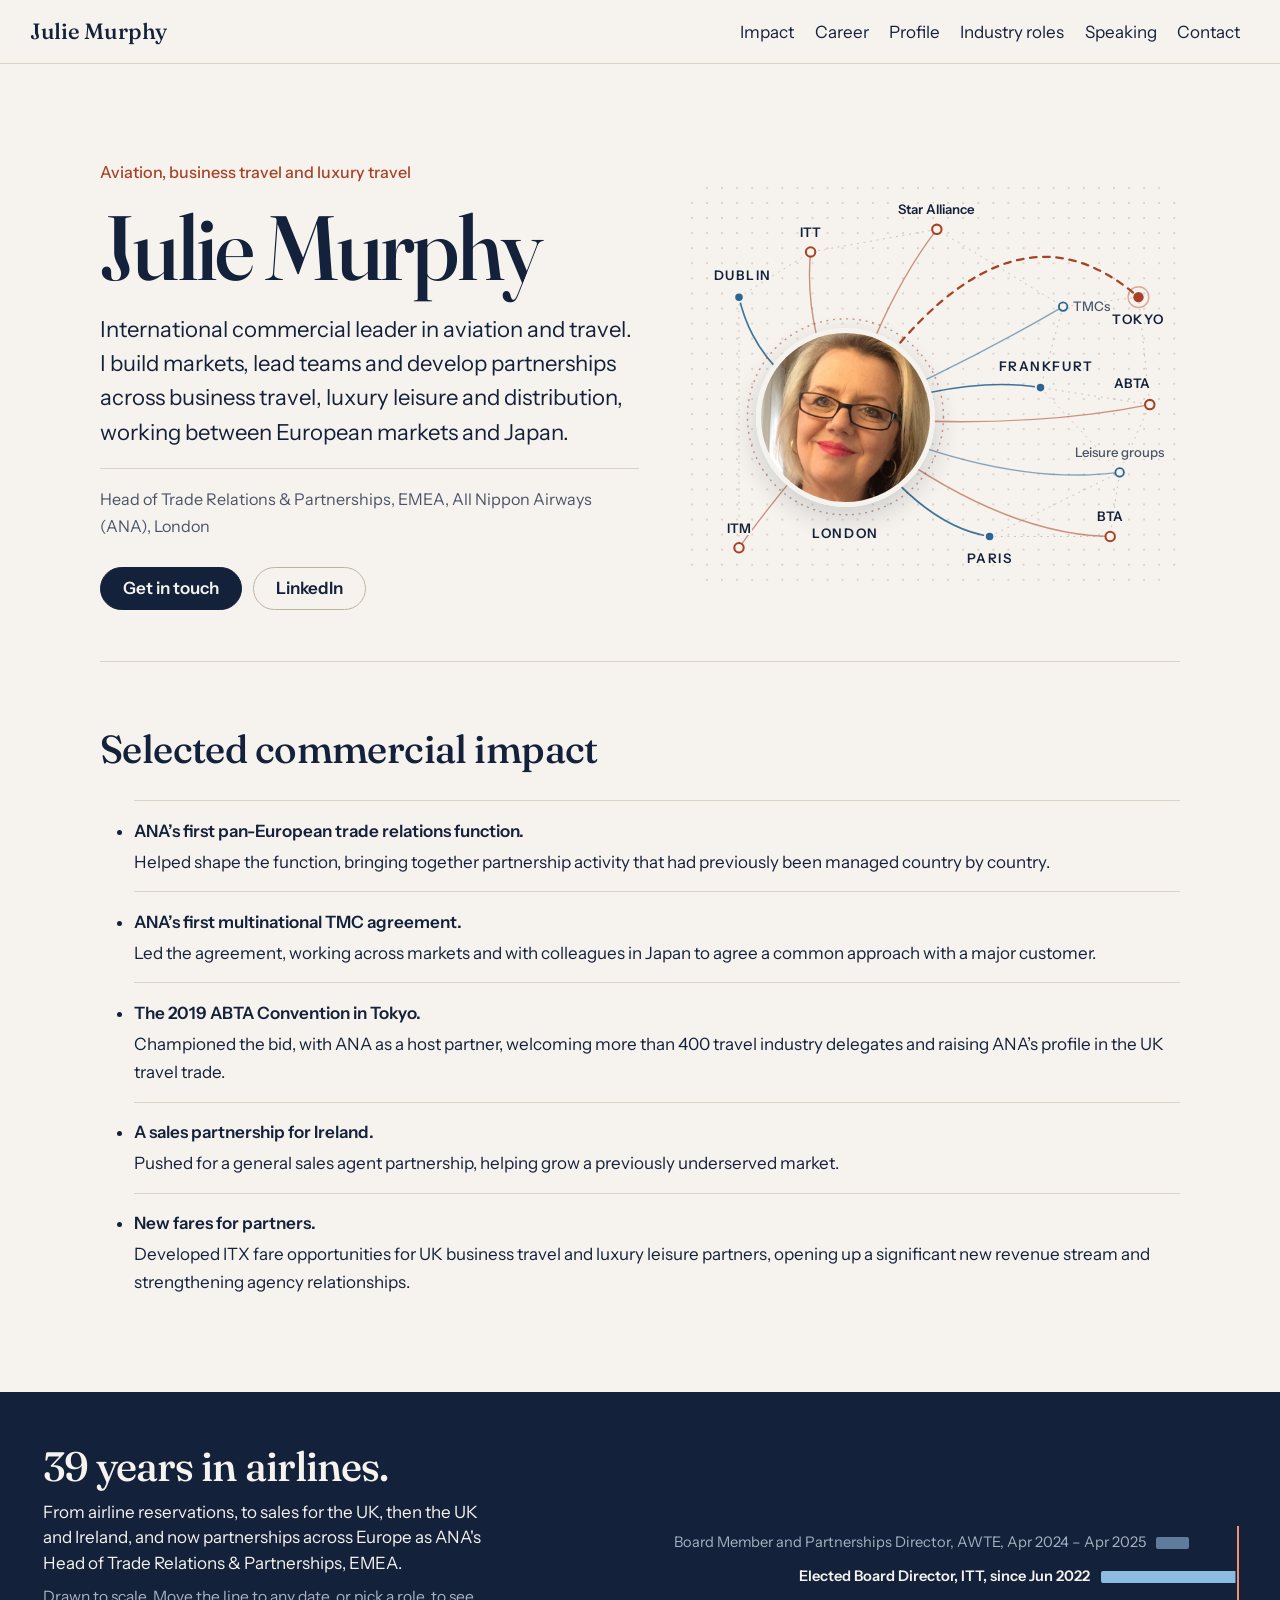
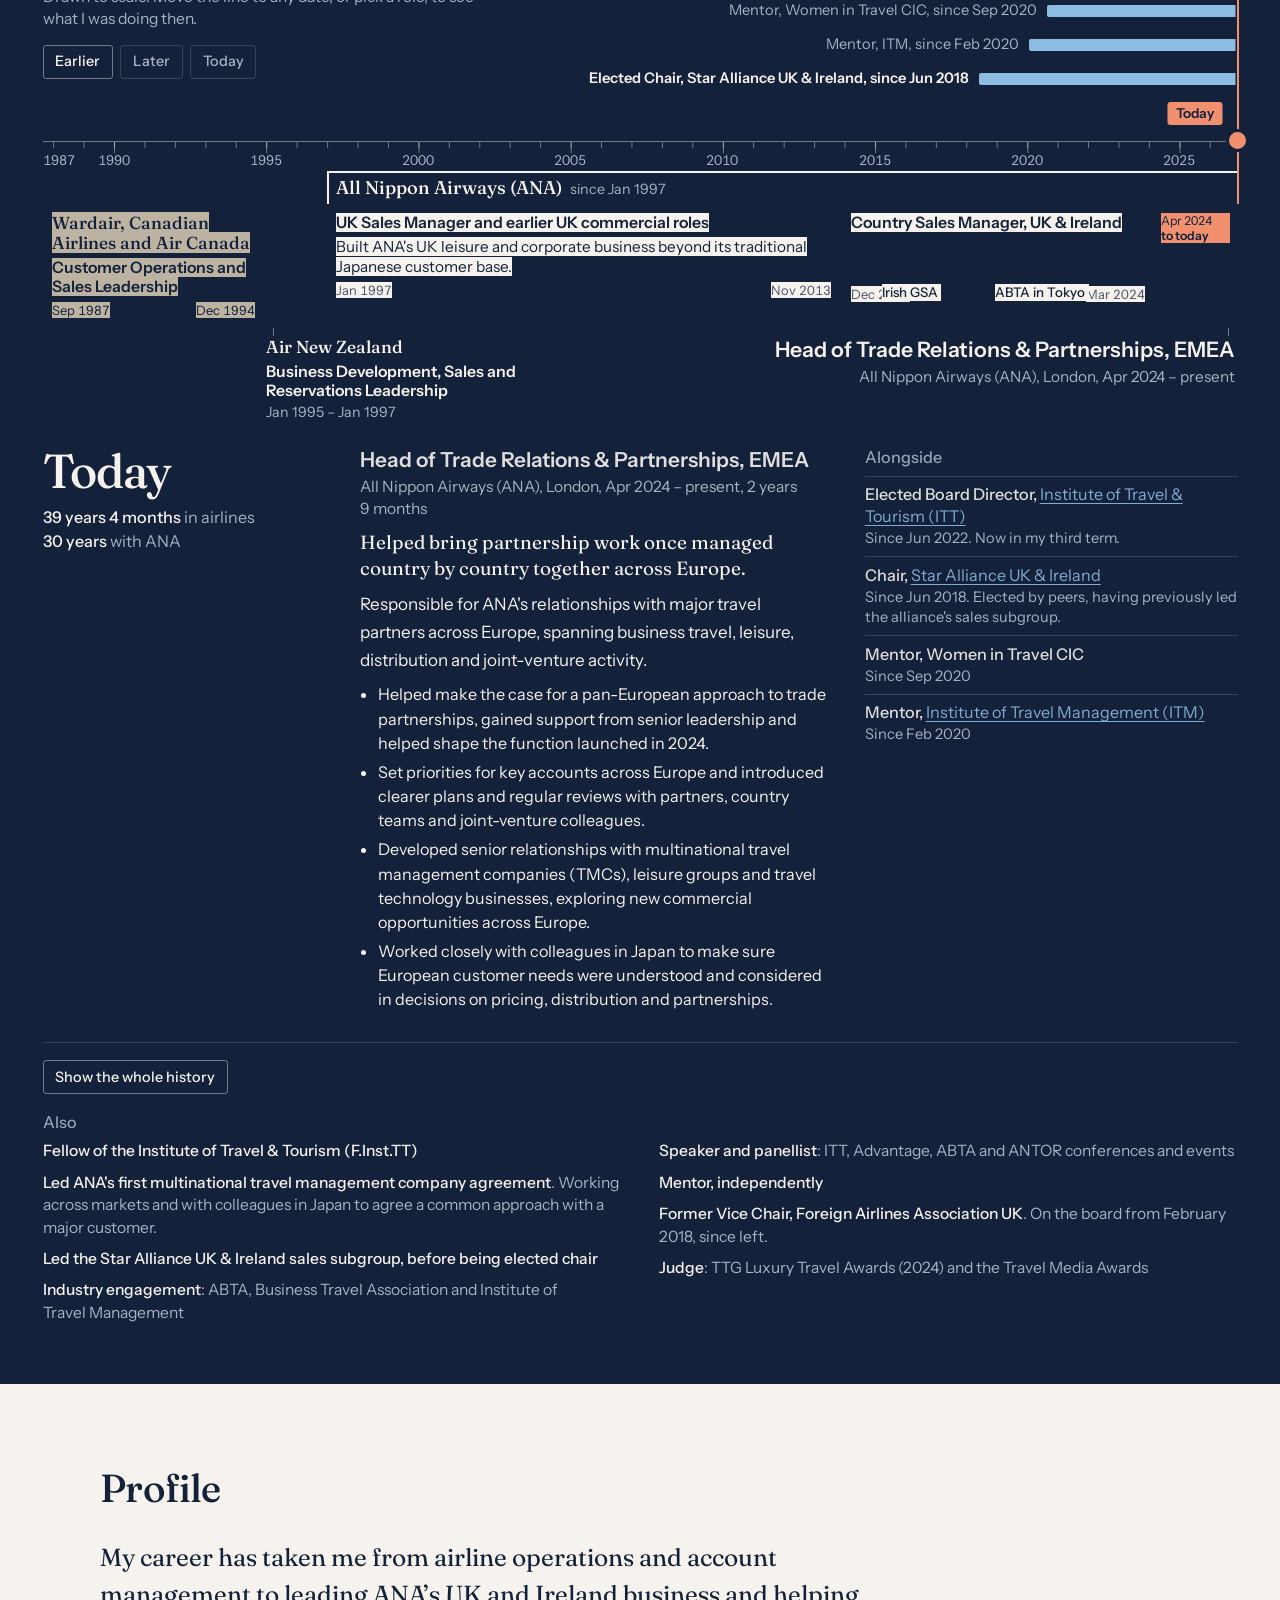
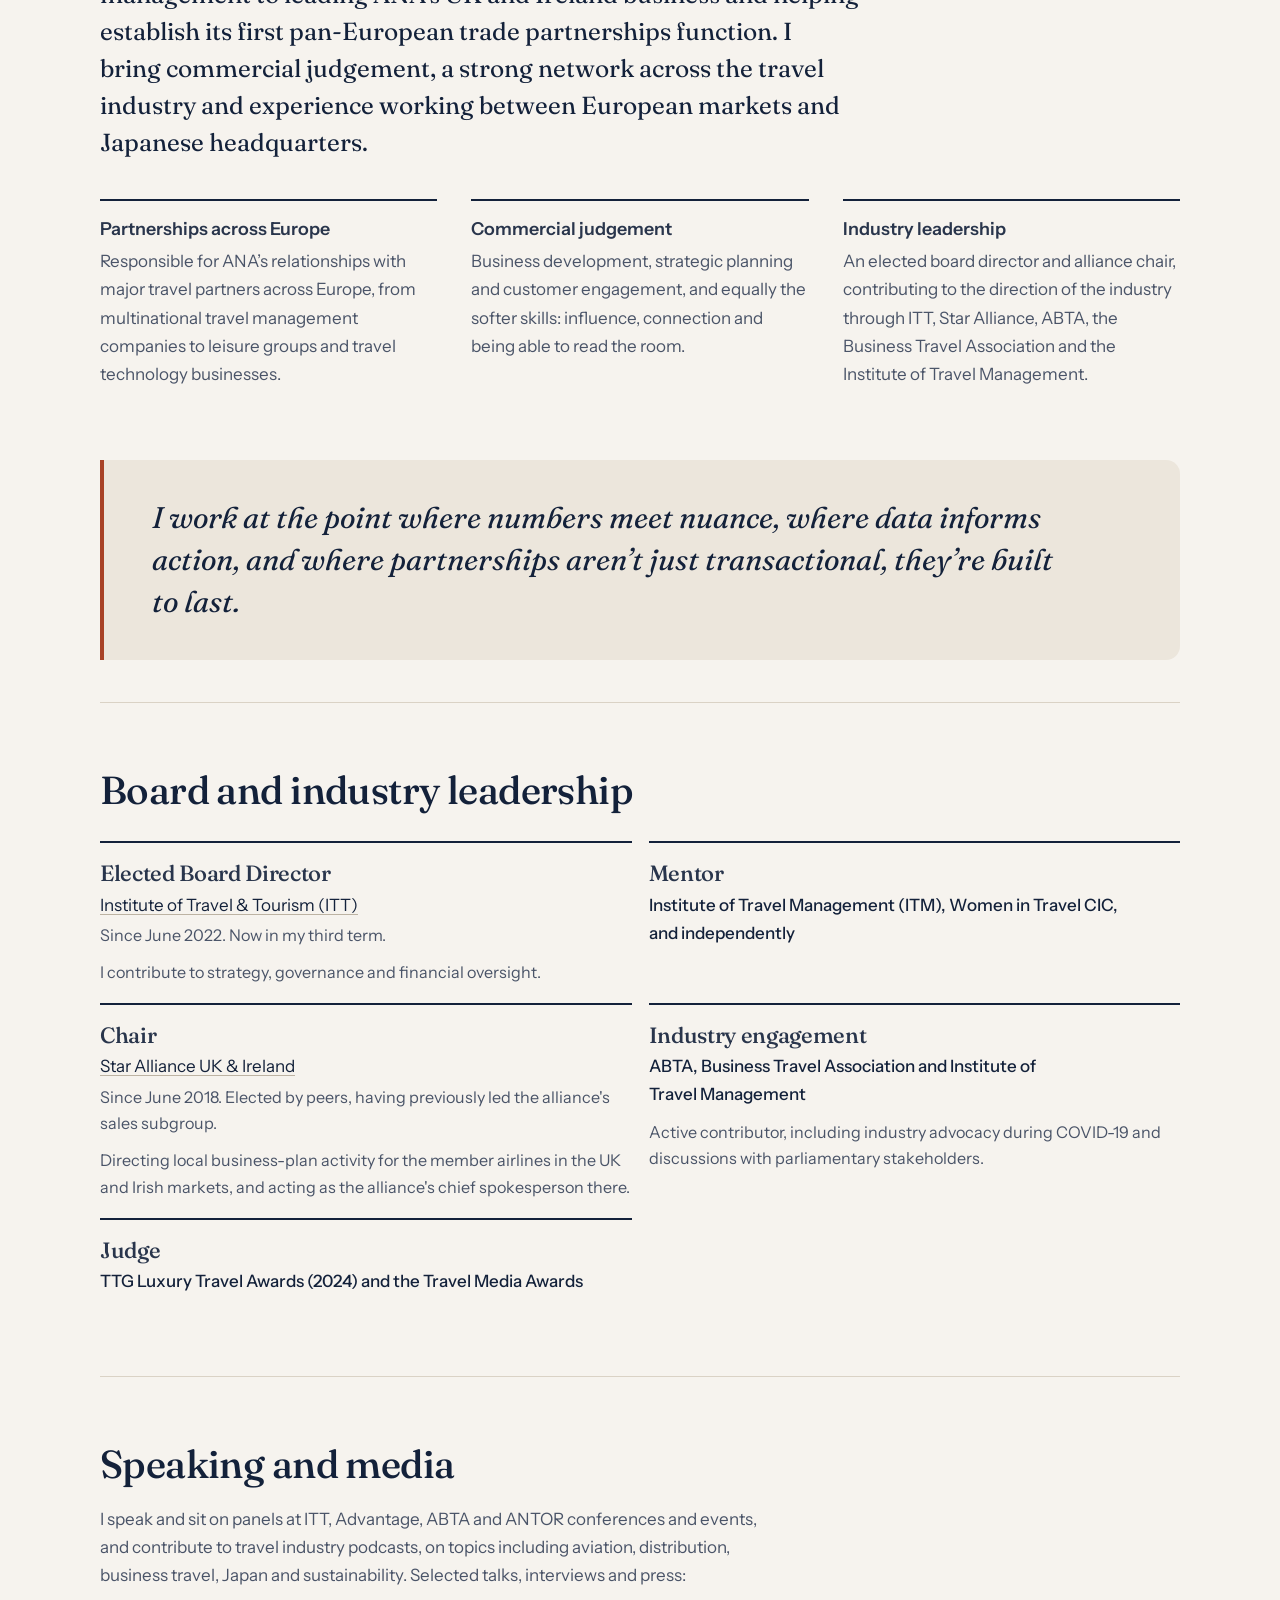
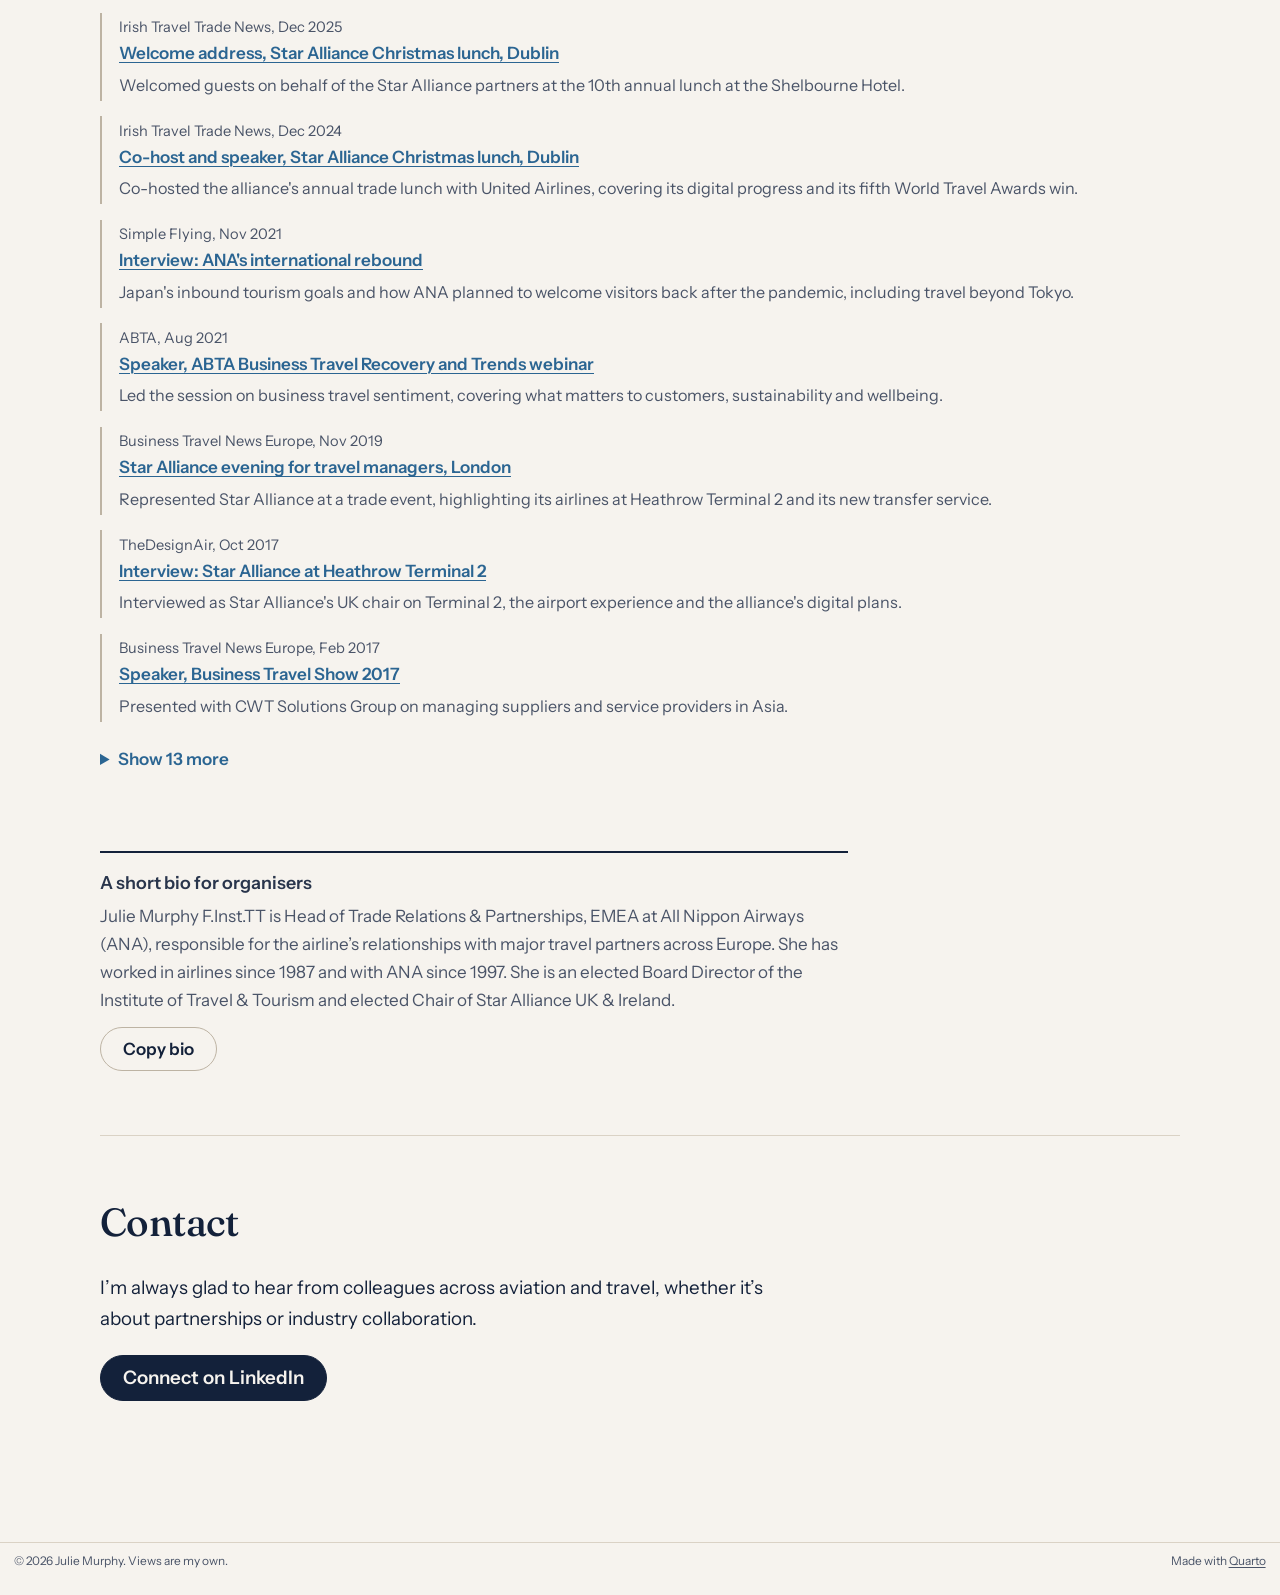
==== commit e8aa801b: "Built site for gh-pages" ====
--- a/index.html
+++ b/index.html
@@ -193,16 +193,16 @@
           <div class="collapse navbar-collapse" id="navbarCollapse">
             <ul class="navbar-nav navbar-nav-scroll ms-auto">
   <li class="nav-item">
+    <a class="nav-link" href="./index.html#impact"> 
+<span class="menu-text">Impact</span></a>
+  </li>  
+  <li class="nav-item">
     <a class="nav-link" href="./index.html#career"> 
 <span class="menu-text">Career</span></a>
   </li>  
   <li class="nav-item">
     <a class="nav-link" href="./index.html#what-i-do"> 
 <span class="menu-text">Profile</span></a>
-  </li>  
-  <li class="nav-item">
-    <a class="nav-link" href="./index.html#impact"> 
-<span class="menu-text">Impact</span></a>
   </li>  
   <li class="nav-item">
     <a class="nav-link" href="./index.html#roles"> 
@@ -300,6 +300,20 @@
 </div>
 </div>
 </div>
+<div id="impact" class="block">
+<section id="impact-title" class="level2 section-head">
+<h2 data-anchor-id="impact-title">Selected commercial impact</h2>
+</section>
+<div class="impact">
+<ul>
+<li><strong>ANA’s first pan-European trade relations function.</strong> Helped shape the function, bringing together partnership activity that had previously been managed country by country.</li>
+<li><strong>ANA’s first multinational TMC agreement.</strong> Led the agreement, working across markets and with colleagues in Japan to agree a common approach with a major customer.</li>
+<li><strong>The 2019 ABTA Convention in Tokyo.</strong> Championed the bid, with ANA as a host partner, welcoming more than 400 travel industry delegates and raising ANA’s profile in the UK travel trade.</li>
+<li><strong>A sales partnership for Ireland.</strong> Pushed for a general sales agent partnership, helping grow a previously underserved market.</li>
+<li><strong>New fares for partners.</strong> Developed ITX fare opportunities for UK business travel and luxury leisure partners, opening up a significant new revenue stream and strengthening agency relationships.</li>
+</ul>
+</div>
+</div>
 <div id="career">
 <div id="listing-career-list" class="quarto-listing quarto-listing-container-custom">
 
@@ -1065,20 +1079,6 @@
 <blockquote class="blockquote">
 <p>I work at the point where numbers meet nuance, where data informs action, and where partnerships aren’t just transactional, they’re built to last.</p>
 </blockquote>
-</div>
-<div id="impact" class="block">
-<section id="impact-title" class="level2 section-head">
-<h2 data-anchor-id="impact-title">Selected commercial impact</h2>
-</section>
-<div class="impact">
-<ul>
-<li><strong>ANA’s first pan-European trade relations function.</strong> Helped shape the function, bringing together partnership activity that had previously been managed country by country.</li>
-<li><strong>ANA’s first multinational TMC agreement.</strong> Led the agreement, working across markets and with colleagues in Japan to agree a common approach with a major customer.</li>
-<li><strong>The 2019 ABTA Convention in Tokyo.</strong> Championed the bid, with ANA as a host partner, welcoming more than 400 travel industry delegates and raising ANA’s profile in the UK travel trade.</li>
-<li><strong>A sales partnership for Ireland.</strong> Pushed for a general sales agent partnership, helping grow a previously underserved market.</li>
-<li><strong>New fares for partners.</strong> Developed ITX fare opportunities for UK business travel and luxury leisure partners, opening up a significant new revenue stream and strengthening agency relationships.</li>
-</ul>
-</div>
 </div>
 <div id="roles" class="block">
 <section id="roles-title" class="level2 section-head">
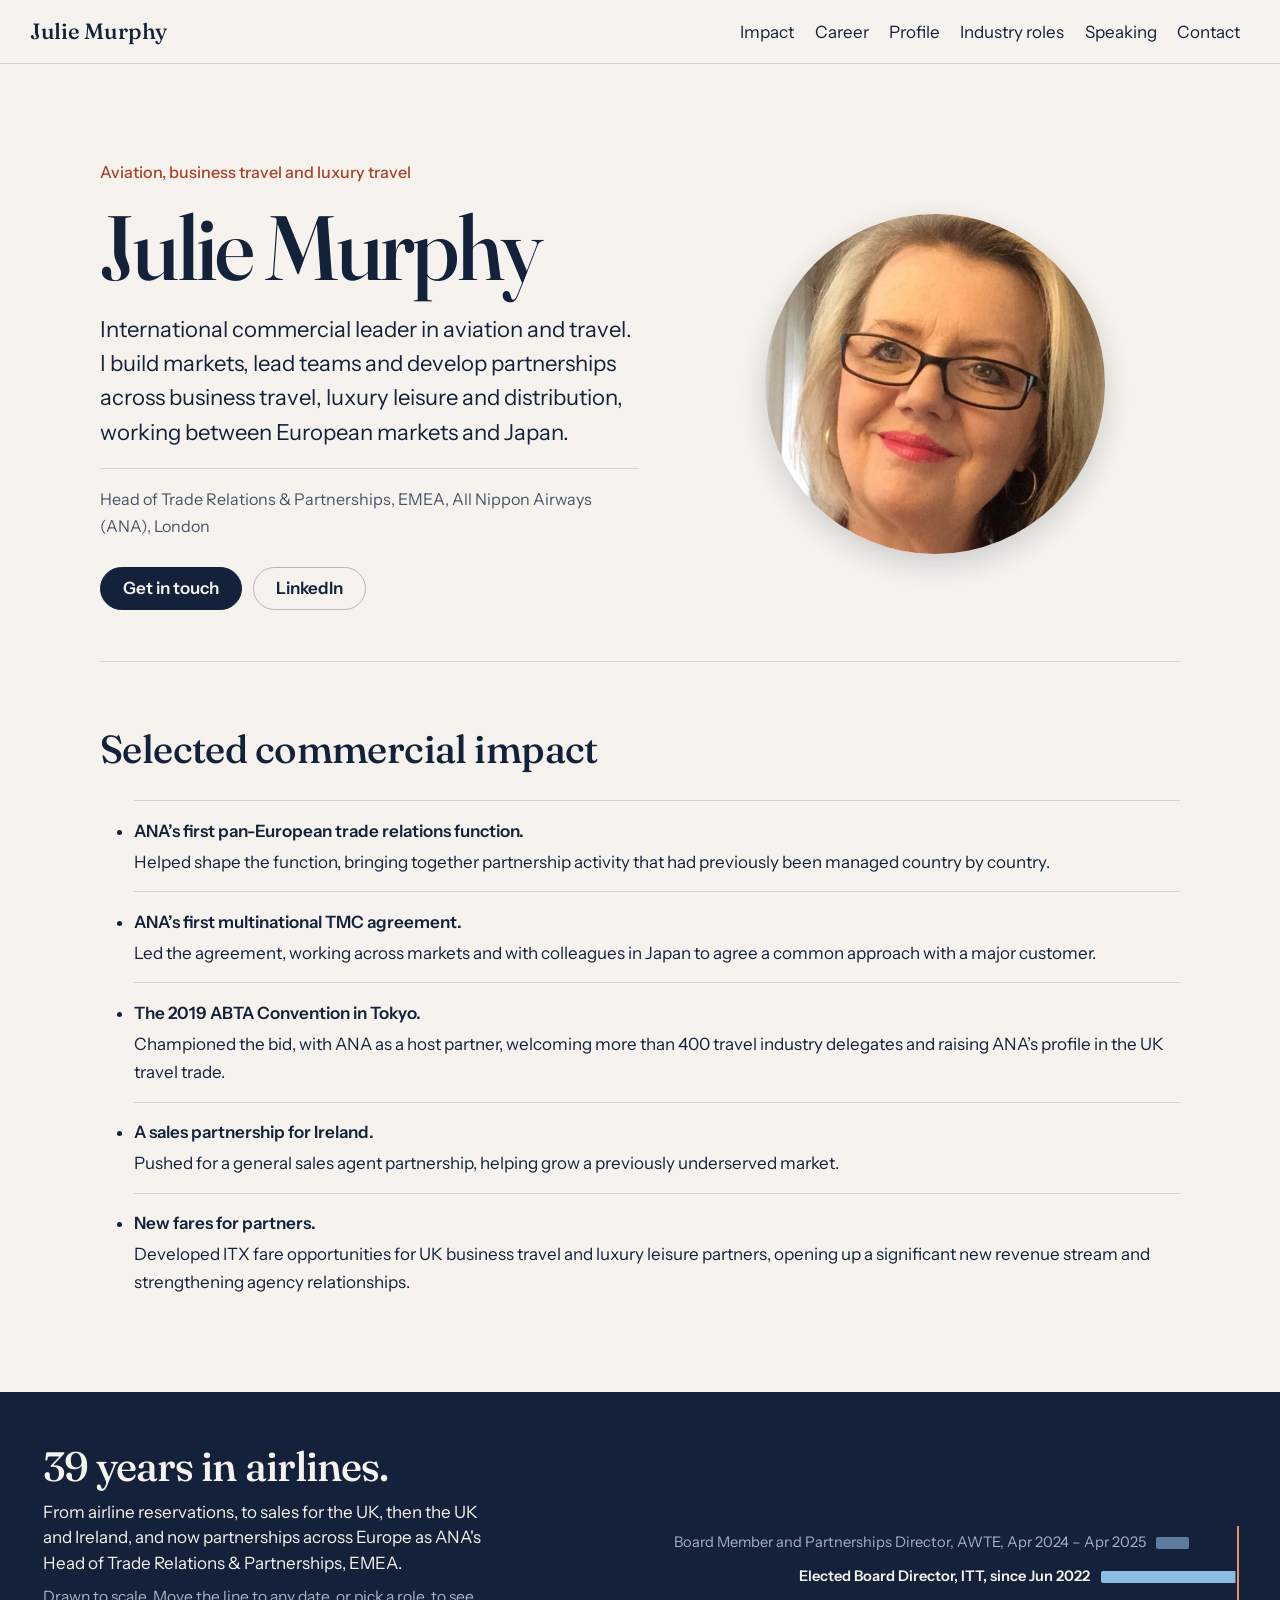
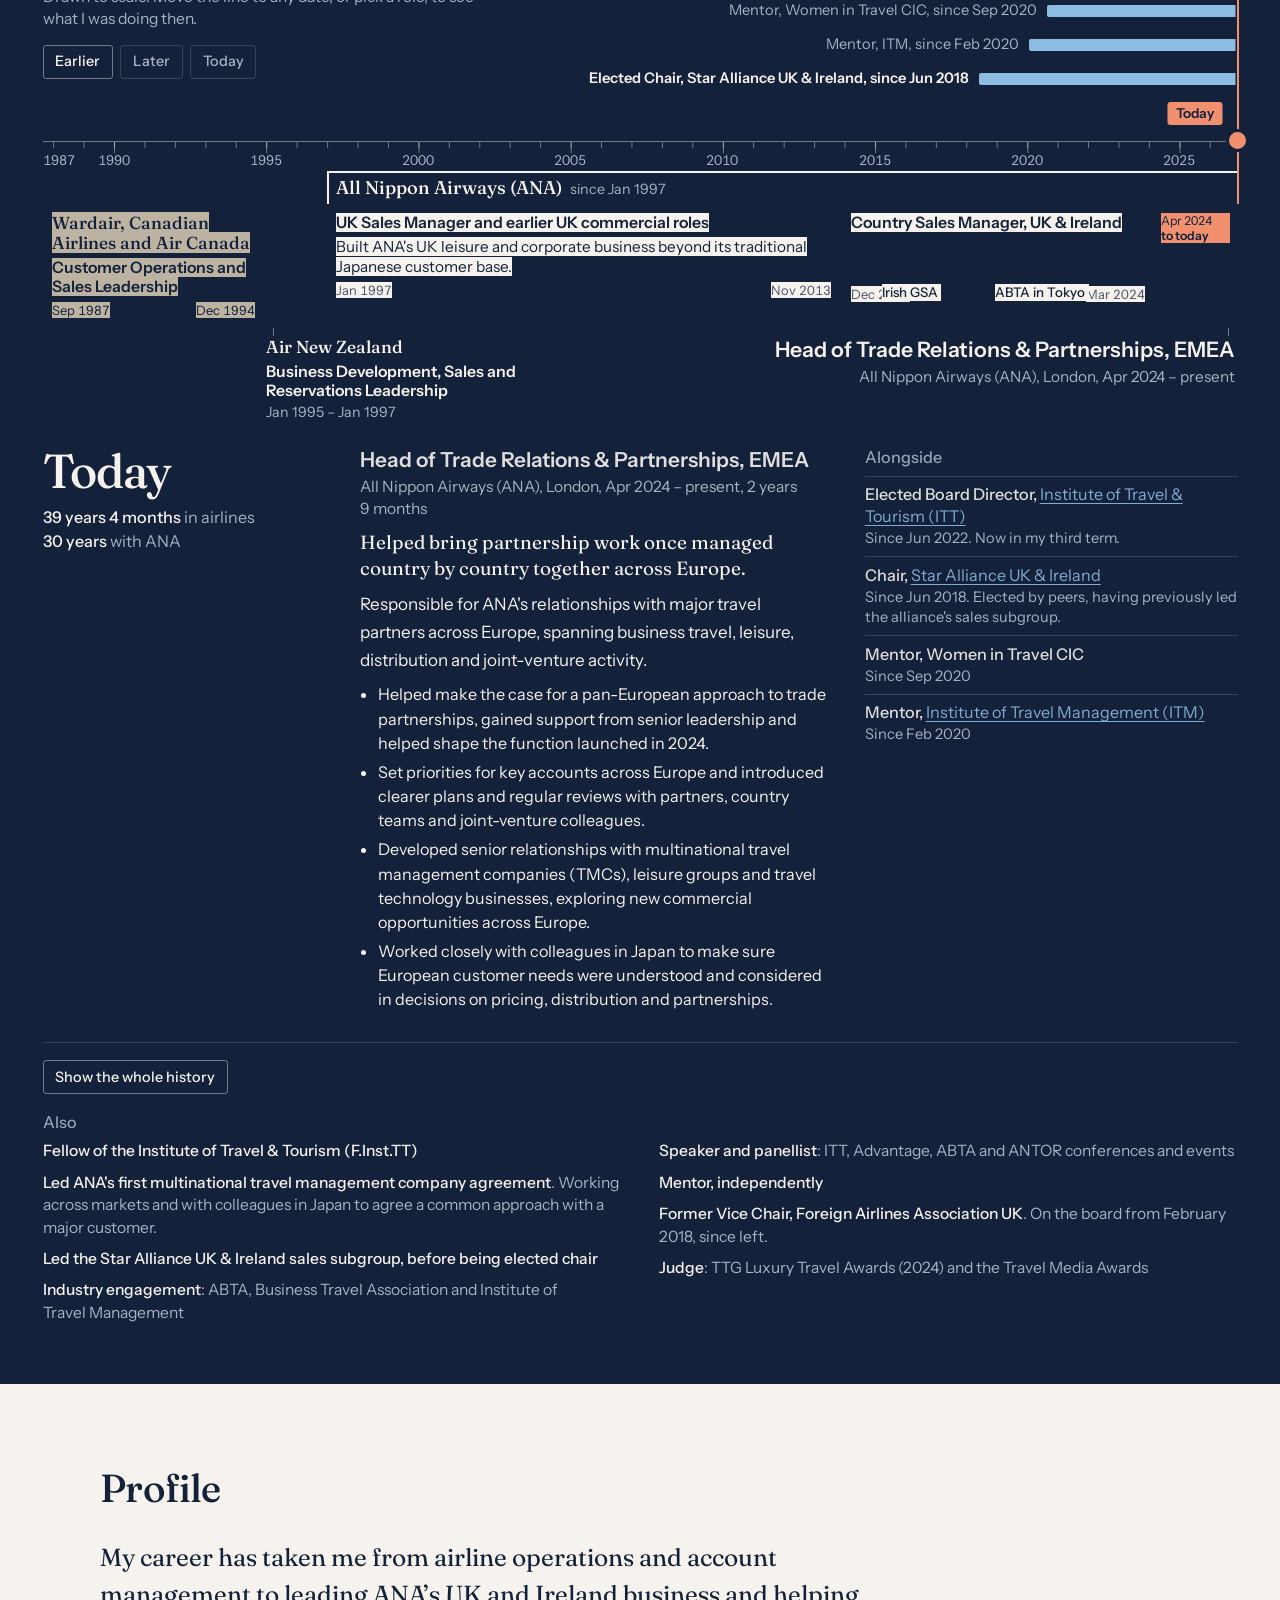
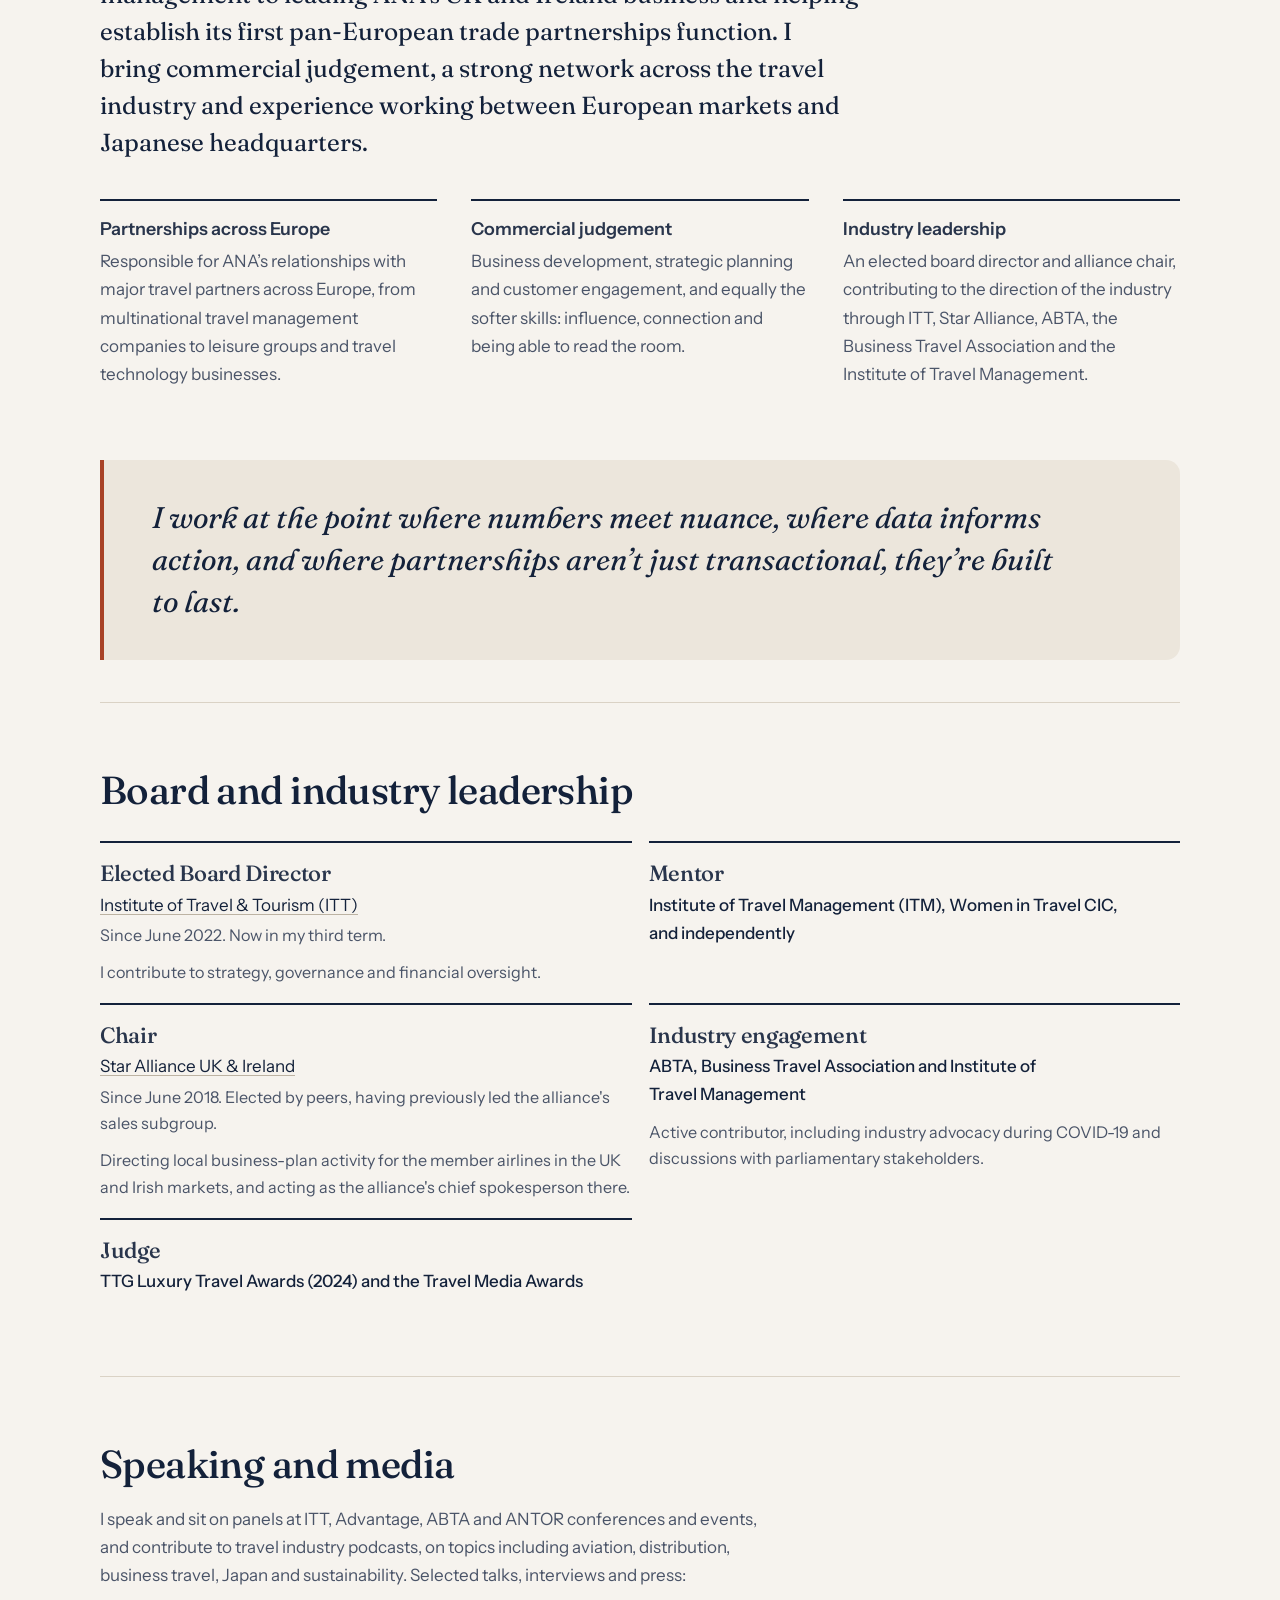
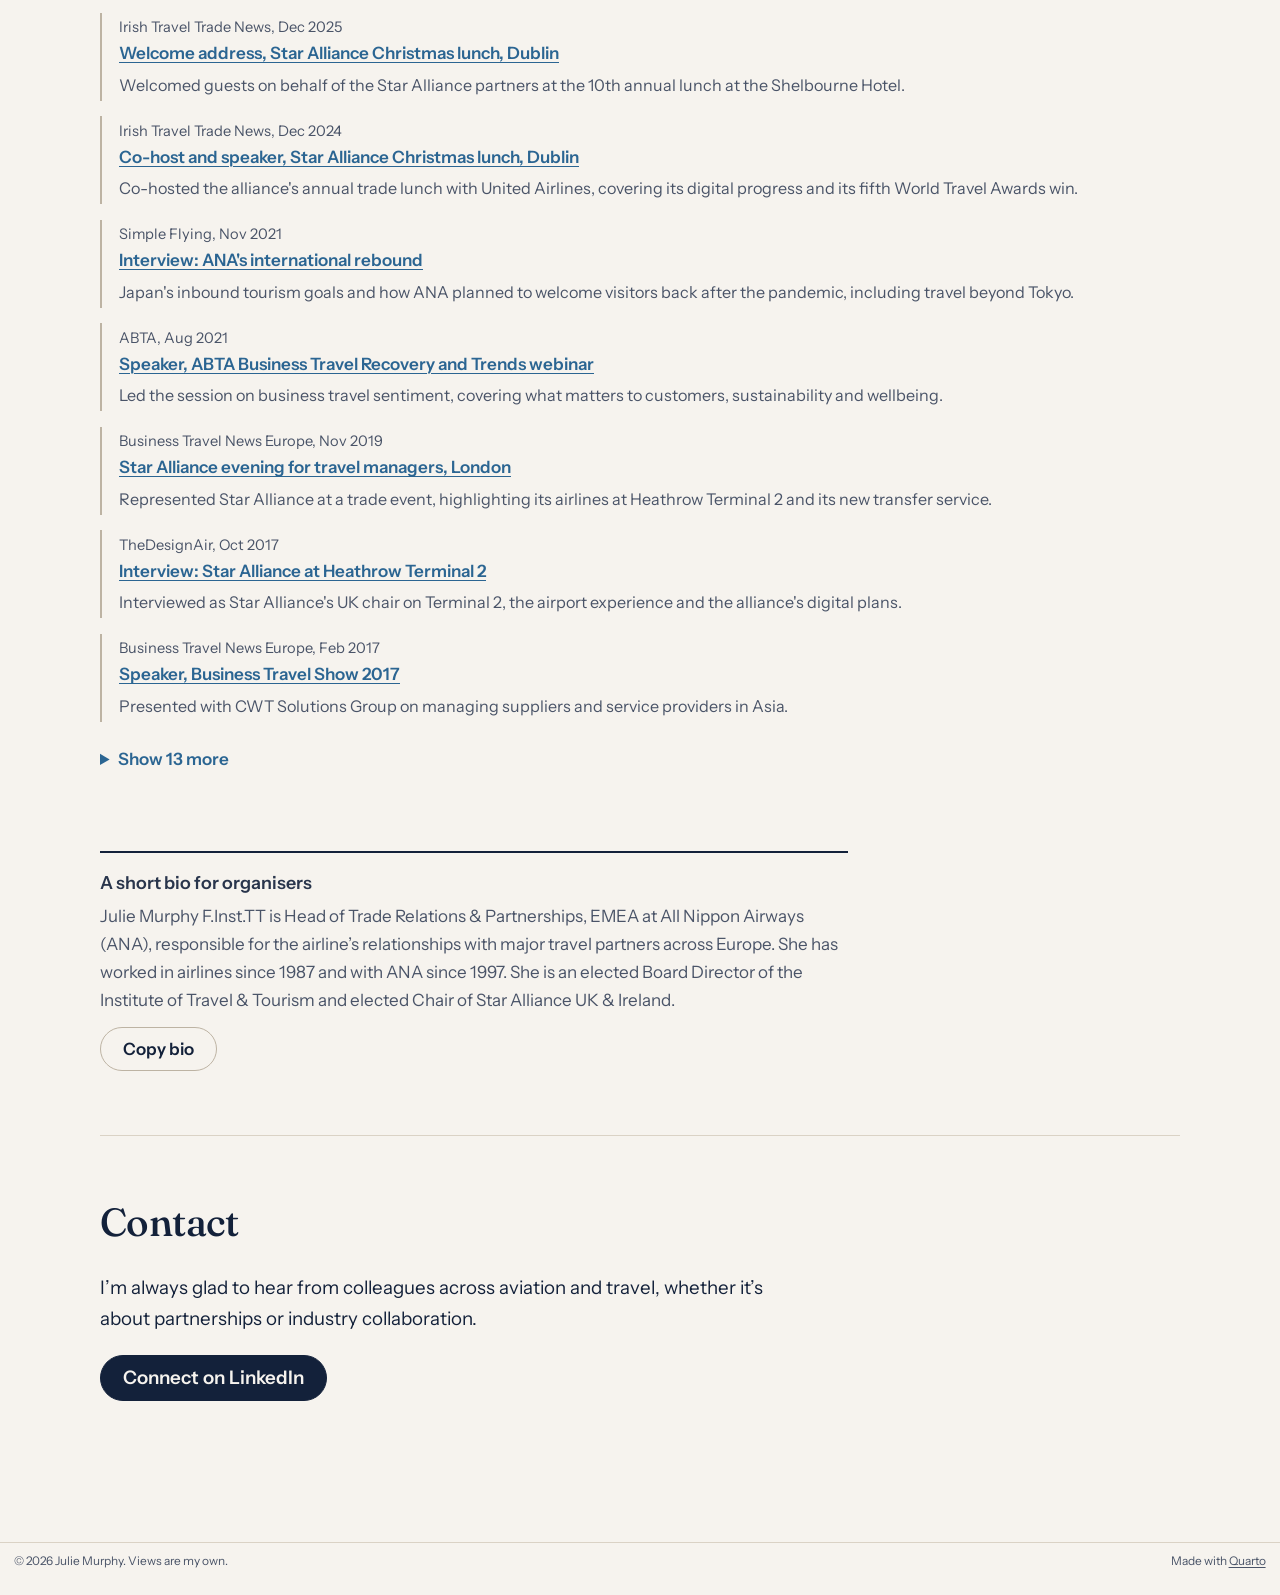
==== commit e744c500: "Built site for gh-pages" ====
--- a/index.html
+++ b/index.html
@@ -45,7 +45,7 @@
 <link href="site_libs/quarto-html/quarto-syntax-highlighting-bf27225e3a48a9273f3daa8f8e829971.css" rel="stylesheet" id="quarto-text-highlighting-styles">
 <script src="site_libs/bootstrap/bootstrap.min.js"></script>
 <link href="site_libs/bootstrap/bootstrap-icons.css" rel="stylesheet">
-<link href="site_libs/bootstrap/bootstrap-0d451154b20f89b464840d78e2efee8c.min.css" rel="stylesheet" append-hash="true" id="quarto-bootstrap" data-mode="light">
+<link href="site_libs/bootstrap/bootstrap-de23bdf2758c58bd0f71743d050985ed.min.css" rel="stylesheet" append-hash="true" id="quarto-bootstrap" data-mode="light">
 <script id="quarto-search-options" type="application/json">{
   "language": {
     "search-no-results-text": "No results",
@@ -252,52 +252,7 @@
 </section>
 </div>
 <div class="hero-figure">
-<div class="route-portrait">
-<svg class="routes" viewbox="0 0 520 420" role="img" aria-label="Julie Murphy's network from London: ANA headquarters in Tokyo, connections to Dublin, Frankfurt and Paris, Star Alliance, the industry bodies ITT, ABTA, BTA and ITM, and partners including travel management companies and leisure groups">
-  <defs>
-    <pattern id="jm-dots" width="16" height="16" patternunits="userSpaceOnUse"><circle cx="2" cy="2" r="1.1" class="grid-dot"></circle></pattern>
-  </defs>
-  <rect x="0" y="0" width="520" height="420" rx="18" fill="url(#jm-dots)"></rect>
-  <path class="web" d="M52 118 L128 70 L262 46 L396 128 L476 118 L488 232 L456 304 L446 372 L318 372 M396 128 L372 214 L488 232 M372 214 L456 304 M318 372 L456 304 M52 118 L52 384"></path>
-  <path class="arc arc-named" d="M165 245 Q 70 200 52 118"></path>
-  <path class="arc arc-org" d="M165 245 Q 120 150 128 70"></path>
-  <path class="arc arc-org" d="M165 245 Q 205 120 262 46"></path>
-  <path class="arc" d="M165 245 Q 290 190 396 128"></path>
-  <path class="arc arc-named" d="M165 245 Q 290 200 372 214"></path>
-  <path class="arc arc-org" d="M165 245 Q 350 260 488 232"></path>
-  <path class="arc" d="M165 245 Q 330 320 456 304"></path>
-  <path class="arc arc-org" d="M165 245 Q 320 370 446 372"></path>
-  <path class="arc arc-named" d="M165 245 Q 240 360 318 372"></path>
-  <path class="arc arc-org" d="M165 245 Q 90 330 52 384"></path>
-  <path class="arc arc-main" d="M165 245 Q 330 -10 476 118"></path>
-  <circle class="node node-named" cx="52" cy="118" r="5"></circle>
-  <circle class="node node-org" cx="128" cy="70" r="5"></circle>
-  <circle class="node node-org" cx="262" cy="46" r="5"></circle>
-  <circle class="node" cx="396" cy="128" r="4.5"></circle>
-  <circle class="node node-named" cx="372" cy="214" r="5"></circle>
-  <circle class="node node-org" cx="488" cy="232" r="5"></circle>
-  <circle class="node" cx="456" cy="304" r="4.5"></circle>
-  <circle class="node node-org" cx="446" cy="372" r="5"></circle>
-  <circle class="node node-named" cx="318" cy="372" r="5"></circle>
-  <circle class="node node-org" cx="52" cy="384" r="5"></circle>
-  <circle class="hub-ring" cx="165" cy="245" r="104"></circle>
-  <circle class="dest-ring" cx="476" cy="118" r="11"></circle>
-  <circle class="dest" cx="476" cy="118" r="5.5"></circle>
-  <text class="code" x="56" y="100" text-anchor="middle">DUBLIN</text>
-  <text class="code" x="378" y="196" text-anchor="middle">FRANKFURT</text>
-  <text class="code" x="318" y="400" text-anchor="middle">PARIS</text>
-  <text class="code" x="476" y="147" text-anchor="middle">TOKYO</text>
-  <text class="code" x="165" y="374" text-anchor="middle">LONDON</text>
-  <text class="org" x="128" y="54" text-anchor="middle">ITT</text>
-  <text class="org" x="262" y="30" text-anchor="middle">Star Alliance</text>
-  <text class="org" x="488" y="214" text-anchor="end">ABTA</text>
-  <text class="org" x="446" y="356" text-anchor="middle">BTA</text>
-  <text class="org" x="52" y="368" text-anchor="middle">ITM</text>
-  <text class="partner" x="407" y="133" text-anchor="start">TMCs</text>
-  <text class="partner" x="456" y="288" text-anchor="middle">Leisure groups</text>
-</svg>
-<img class="portrait" src="assets/img/julie-murphy.jpg" alt="Julie Murphy" width="480" height="480">
-</div>
+<img class="hero-portrait" src="assets/img/julie-murphy.jpg" alt="Julie Murphy" width="480" height="480">
 </div>
 </div>
 <div id="impact" class="block">
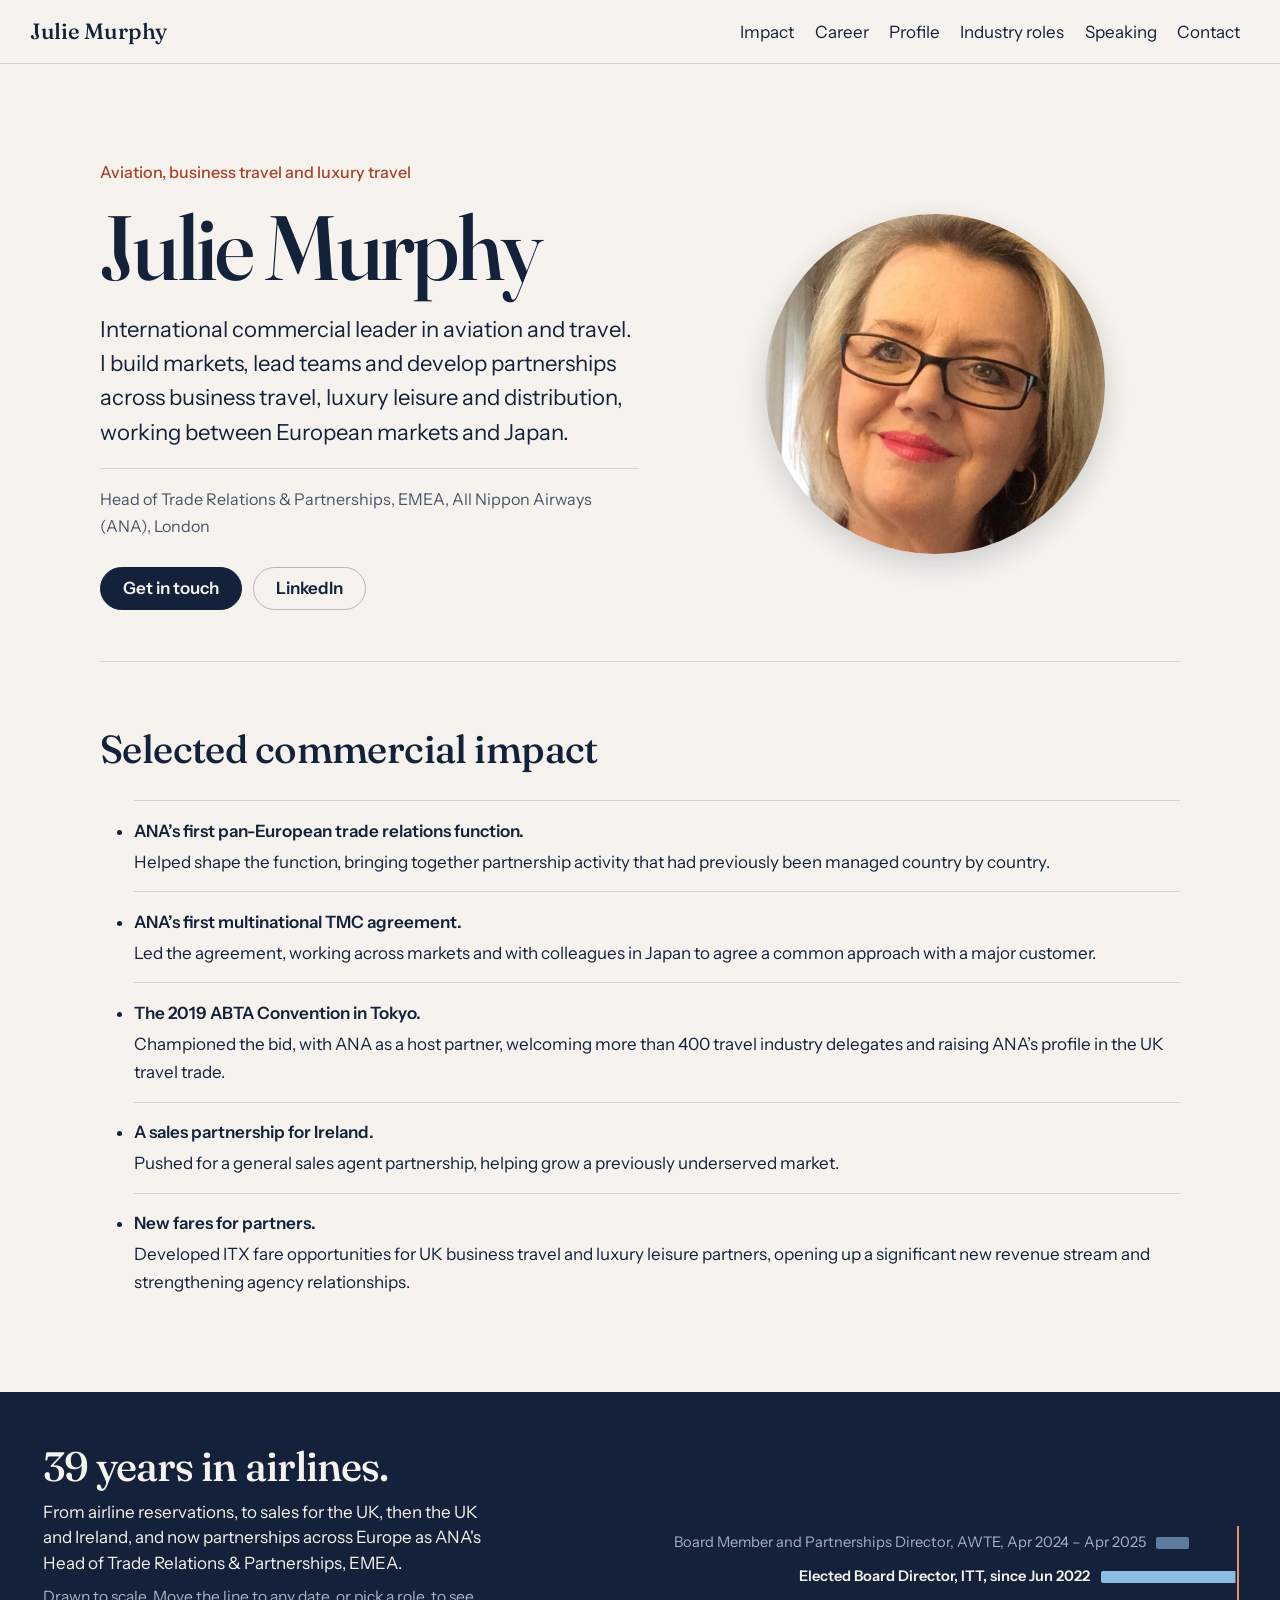
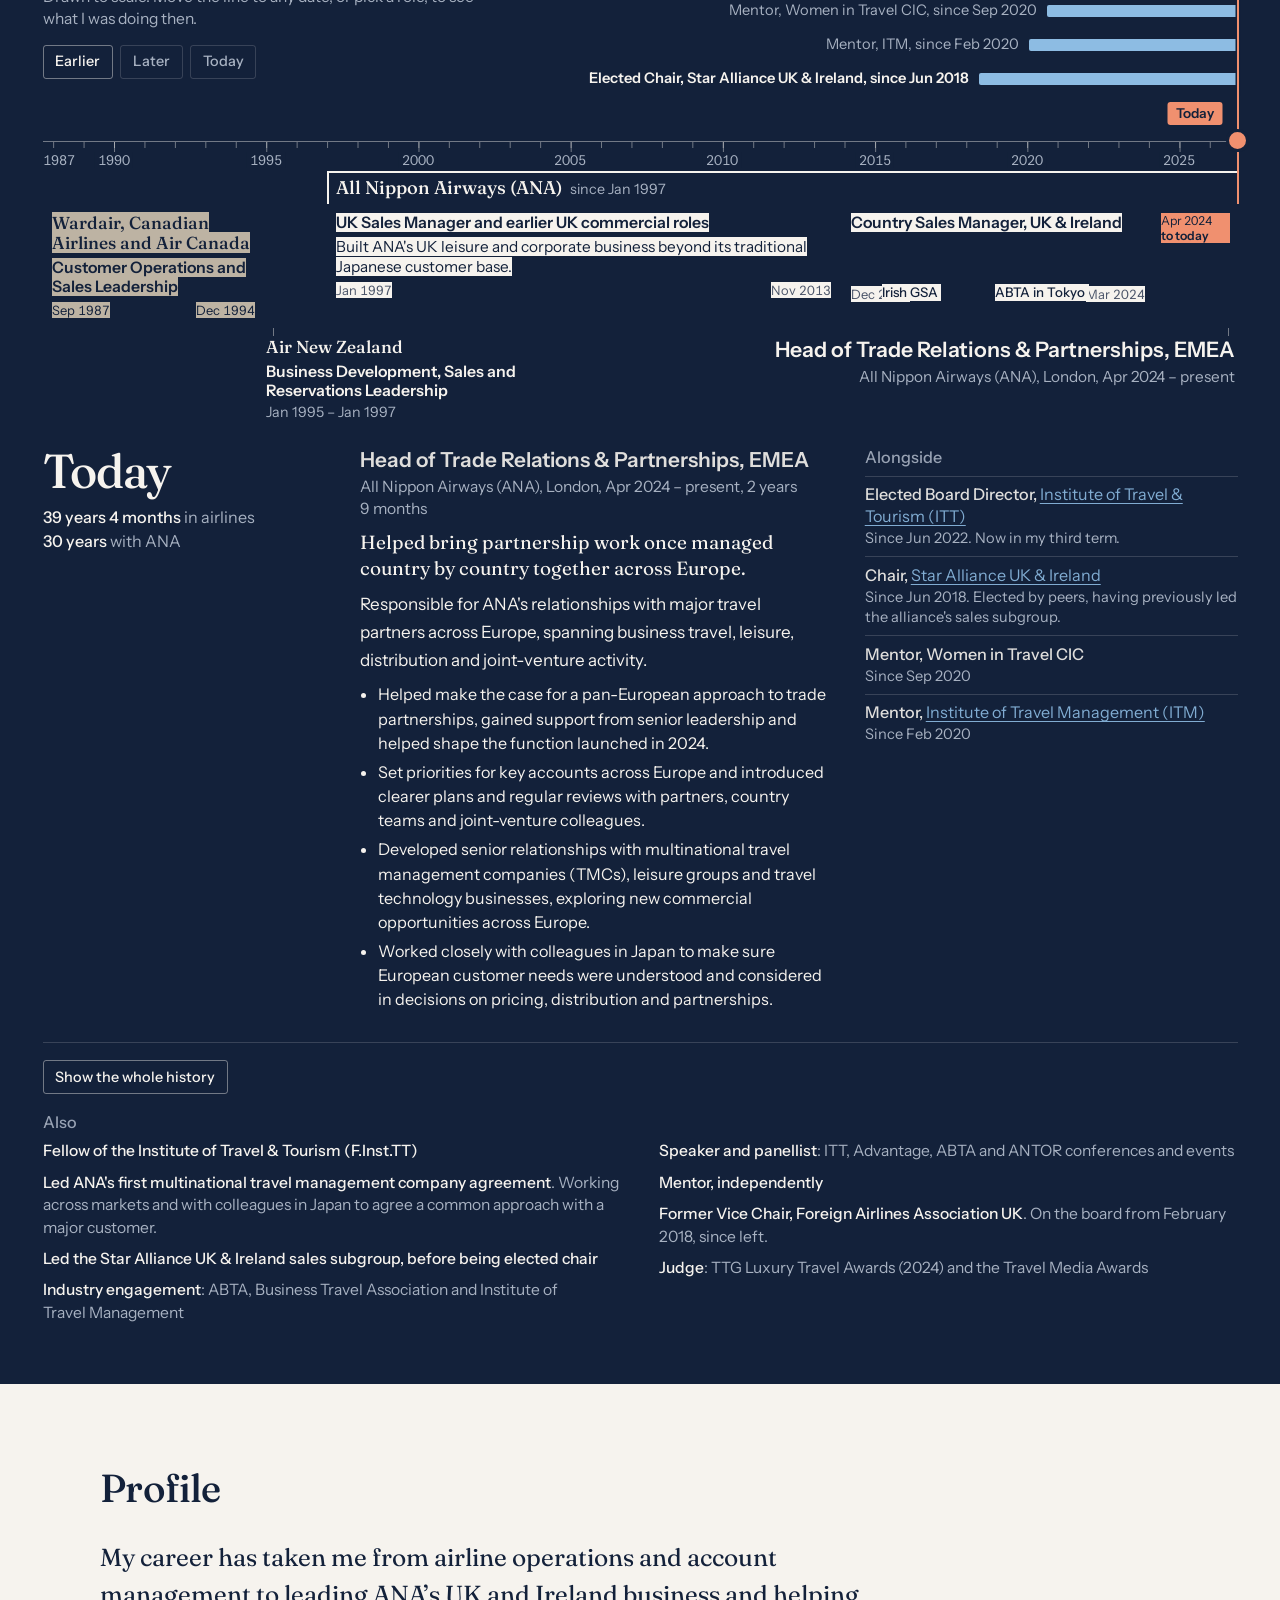
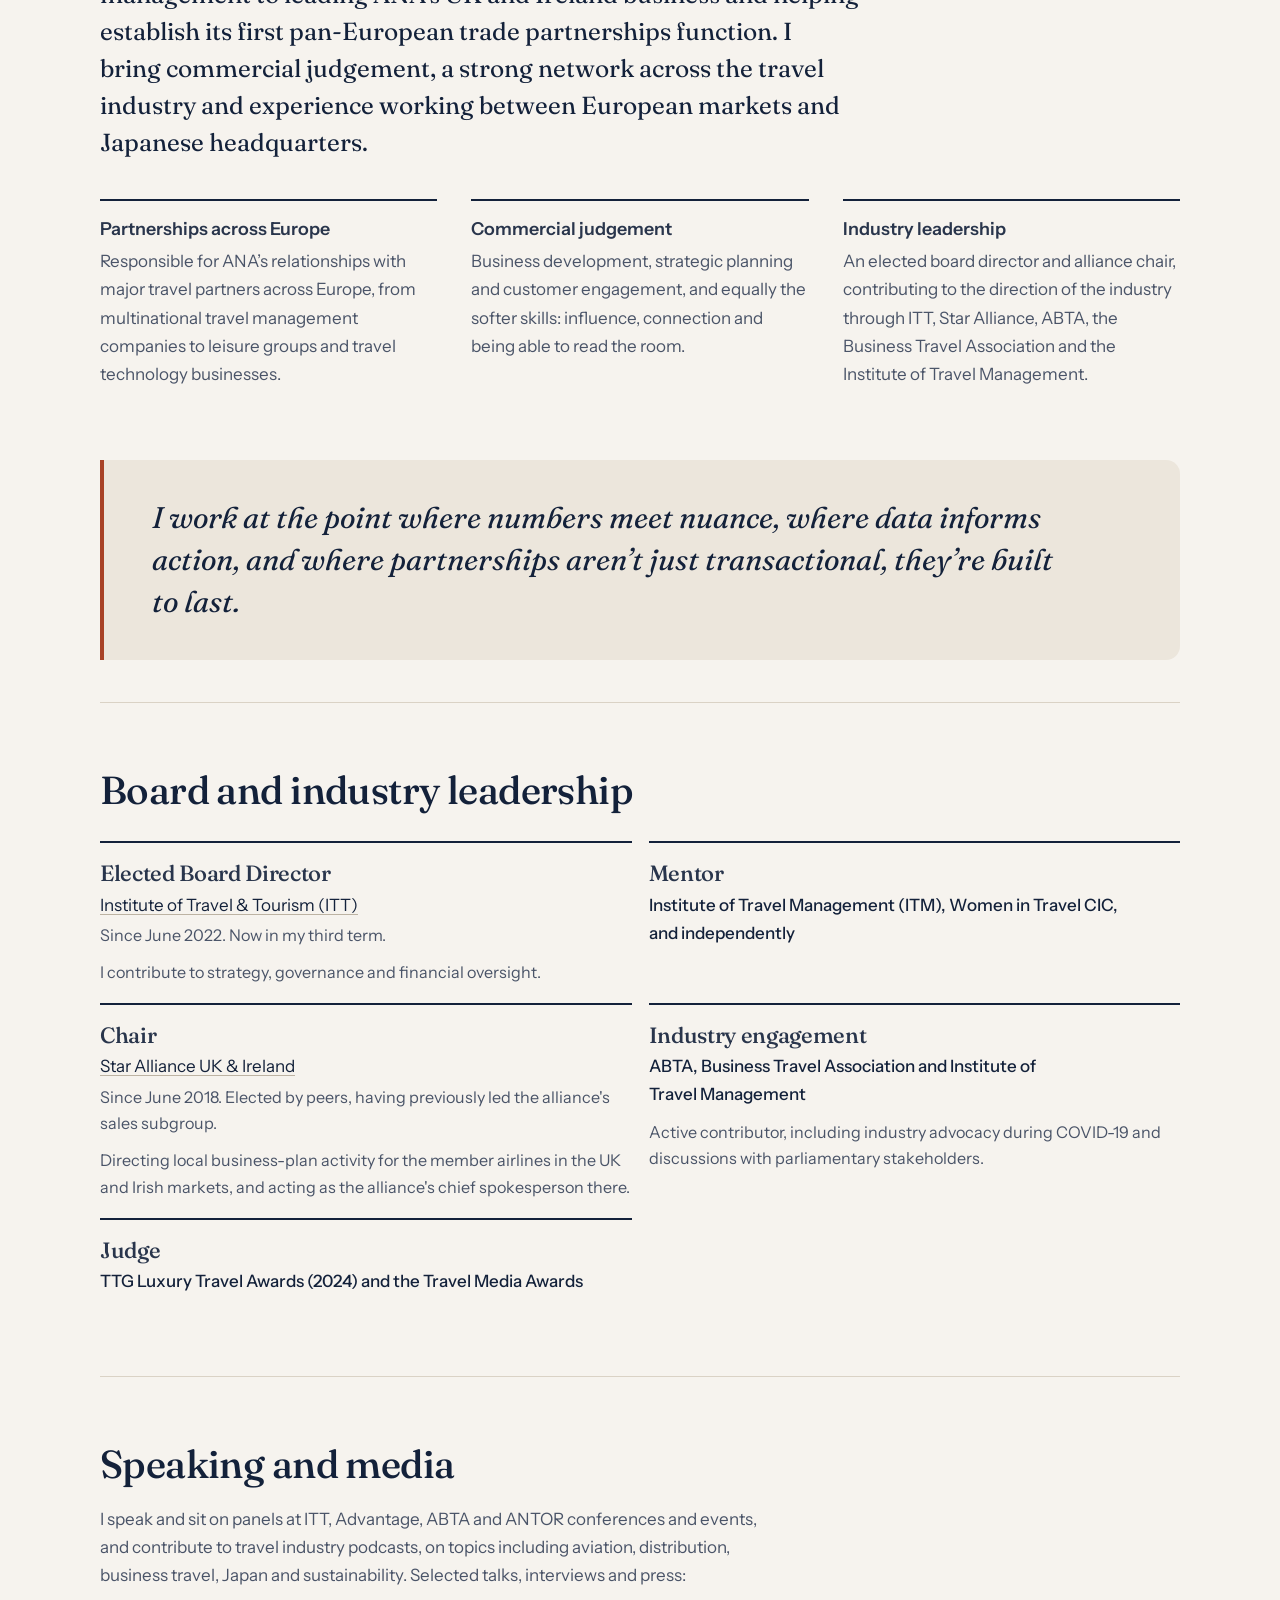
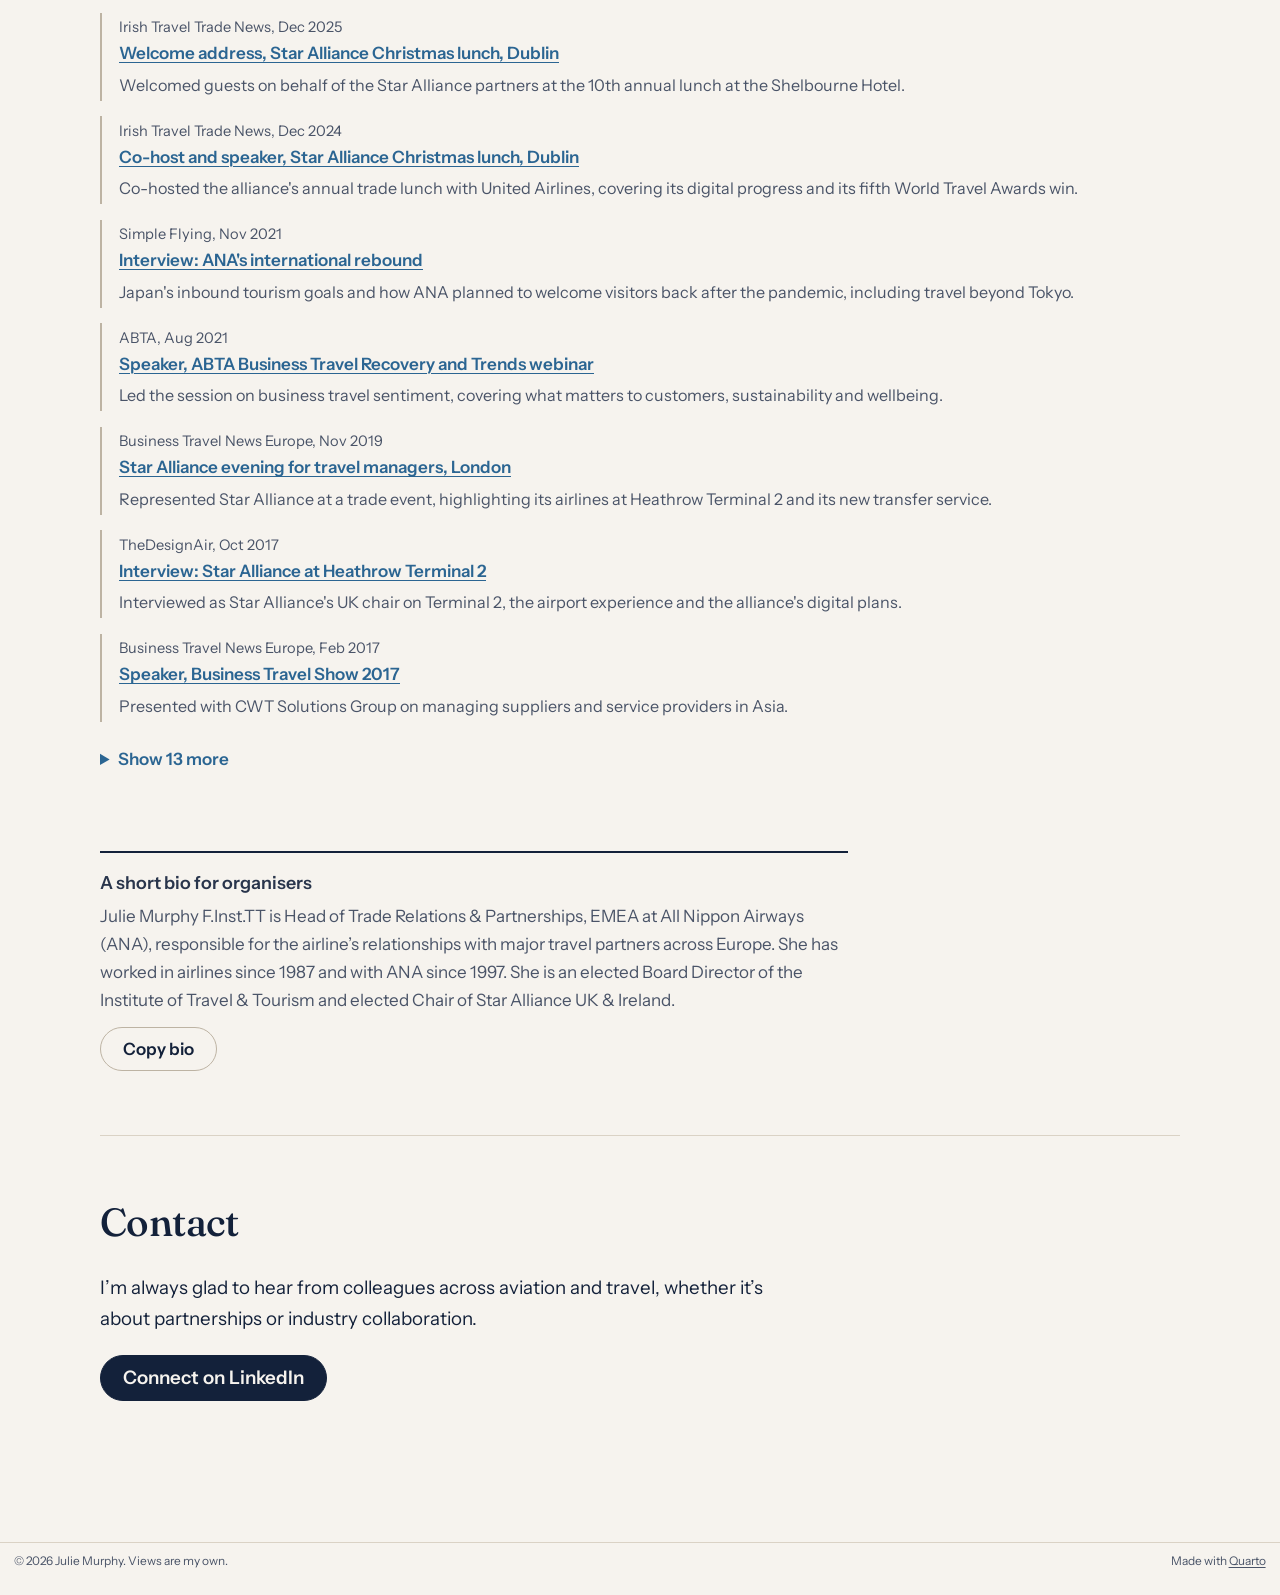
==== commit 246e513b: "Built site for gh-pages" ====
--- a/index.html
+++ b/index.html
@@ -45,7 +45,7 @@
 <link href="site_libs/quarto-html/quarto-syntax-highlighting-bf27225e3a48a9273f3daa8f8e829971.css" rel="stylesheet" id="quarto-text-highlighting-styles">
 <script src="site_libs/bootstrap/bootstrap.min.js"></script>
 <link href="site_libs/bootstrap/bootstrap-icons.css" rel="stylesheet">
-<link href="site_libs/bootstrap/bootstrap-de23bdf2758c58bd0f71743d050985ed.min.css" rel="stylesheet" append-hash="true" id="quarto-bootstrap" data-mode="light">
+<link href="site_libs/bootstrap/bootstrap-f41a3cde13a52c8c39460fceb5b66765.min.css" rel="stylesheet" append-hash="true" id="quarto-bootstrap" data-mode="light">
 <script id="quarto-search-options" type="application/json">{
   "language": {
     "search-no-results-text": "No results",
@@ -312,7 +312,7 @@
 <ol class="ct-trunk" role="list" aria-label="Airline roles">
 
   <li class="ct-role is-current is-lead" style="--s:439;--e:var(--total)" data-ct-row="head">
-    <a class="ct-hit" href="#career-head" data-ct-pick="head" aria-label="Head of Trade Relations &amp; Partnerships, EMEA, All Nippon Airways (ANA), London, April 2024 to today">
+    <a class="ct-hit" href="#career-head" data-ct-pick="head" aria-label="Head of Trade Relations &amp; Partnerships, EMEA, All Nippon Airways (ANA), London, Apr 2024 – present">
       <span class="ct-fill"></span>
       
       <span class="ct-lbl">
@@ -333,7 +333,7 @@
   </li>
 
   <li class="ct-role has-moments" style="--s:315;--e:439" data-ct-row="csm">
-    <a class="ct-hit" href="#career-csm" data-ct-pick="csm" aria-label="Country Sales Manager, UK &amp; Ireland, All Nippon Airways (ANA), December 2013 to March 2024, 10 years 4 months">
+    <a class="ct-hit" href="#career-csm" data-ct-pick="csm" aria-label="Country Sales Manager, UK &amp; Ireland, All Nippon Airways (ANA), Dec 2013 – Mar 2024, 10 years 4 months">
       <span class="ct-fill"></span>
       
       <span class="ct-in">
@@ -351,9 +351,9 @@
     </a>
     <div class="ct-moments">
       
-      <a class="ct-moment" href="#career-gsa" data-ct-pick="gsa" style="--ms:331;--room:44" aria-label="Irish GSA: ANA's general sales agent in Ireland announced, April 2015"><span class="ct-mark"></span><span class="ct-moment-lbl">Irish GSA<span class="ct-moment-date">, Apr 2015</span></span></a>
+      <a class="ct-moment" href="#career-gsa" data-ct-pick="gsa" style="--ms:331;--room:44" aria-label="Irish GSA, Apr 2015: ANA's general sales agent in Ireland announced"><span class="ct-mark"></span><span class="ct-moment-lbl">Irish GSA<span class="ct-moment-date">, Apr 2015</span></span></a>
       
-      <a class="ct-moment is-year" href="#career-abta" data-ct-pick="abta" style="--ms:376" aria-label="ABTA in Tokyo: ABTA Convention in Tokyo, 2019"><span class="ct-mark"></span><span class="ct-moment-lbl">ABTA in Tokyo<span class="ct-moment-date">, 2019</span></span></a>
+      <a class="ct-moment is-year" href="#career-abta" data-ct-pick="abta" style="--ms:376" aria-label="ABTA in Tokyo, 2019: ABTA Convention in Tokyo"><span class="ct-mark"></span><span class="ct-moment-lbl">ABTA in Tokyo<span class="ct-moment-date">, 2019</span></span></a>
       
     </div>
     <span class="ct-seg" aria-hidden="true"></span>
@@ -361,7 +361,7 @@
   </li>
 
   <li class="ct-role" style="--s:112;--e:315" data-ct-row="uk">
-    <a class="ct-hit" href="#career-uk" data-ct-pick="uk" aria-label="UK Sales Manager and earlier UK commercial roles, All Nippon Airways (ANA), January 1997 to November 2013, 16 years 11 months">
+    <a class="ct-hit" href="#career-uk" data-ct-pick="uk" aria-label="UK Sales Manager and earlier UK commercial roles, All Nippon Airways (ANA), Jan 1997 – Nov 2013, 16 years 11 months">
       <span class="ct-fill"></span>
       
       <span class="ct-in">
@@ -383,7 +383,7 @@
   </li>
 
   <li class="ct-role is-early is-lead" style="--s:88;--e:112" data-ct-row="airnz">
-    <a class="ct-hit" href="#career-airnz" data-ct-pick="airnz" aria-label="Business Development, Sales and Reservations Leadership, Air New Zealand, January 1995 to January 1997, 2 years">
+    <a class="ct-hit" href="#career-airnz" data-ct-pick="airnz" aria-label="Business Development, Sales and Reservations Leadership, Air New Zealand, Jan 1995 – Jan 1997, 2 years">
       <span class="ct-fill"></span>
       
       <span class="ct-lbl">
@@ -404,7 +404,7 @@
   </li>
 
   <li class="ct-role is-early" style="--s:0;--e:88" data-ct-row="wardair">
-    <a class="ct-hit" href="#career-wardair" data-ct-pick="wardair" aria-label="Customer Operations and Sales Leadership, Wardair, Canadian Airlines and Air Canada, September 1987 to December 1994, 7 years 4 months">
+    <a class="ct-hit" href="#career-wardair" data-ct-pick="wardair" aria-label="Customer Operations and Sales Leadership, Wardair, Canadian Airlines and Air Canada, Sep 1987 – Dec 1994, 7 years 4 months">
       <span class="ct-fill"></span>
       
       <span class="ct-in">
@@ -432,7 +432,7 @@
   <ul class="ct-rails" role="list" aria-labelledby="ct-rails-title">
   
     <li class="ct-row is-ended" style="--s:439;--e:452" data-ct-row="awte">
-      <a class="ct-hit" href="#career-awte" data-ct-pick="awte" aria-label="Board Member and Partnerships Director, AWTE, April 2024 to April 2025">
+      <a class="ct-hit" href="#career-awte" data-ct-pick="awte" aria-label="Board Member and Partnerships Director, AWTE, Apr 2024 – Apr 2025">
         <span class="ct-lbl">Board Member and Partnerships Director, AWTE, Apr 2024 – Apr 2025</span>
         <span class="ct-track"><span class="ct-bar"></span></span>
       </a>
@@ -441,7 +441,7 @@
     </li>
   
     <li class="ct-row is-strong" style="--s:417;--e:var(--total)" data-ct-row="itt">
-      <a class="ct-hit" href="#career-itt" data-ct-pick="itt" aria-label="Elected Board Director, ITT, since June 2022">
+      <a class="ct-hit" href="#career-itt" data-ct-pick="itt" aria-label="Elected Board Director, ITT, since Jun 2022">
         <span class="ct-lbl">Elected Board Director, ITT, since Jun 2022</span>
         <span class="ct-track"><span class="ct-bar"></span></span>
       </a>
@@ -450,7 +450,7 @@
     </li>
   
     <li class="ct-row" style="--s:396;--e:var(--total)" data-ct-row="wit">
-      <a class="ct-hit" href="#career-wit" data-ct-pick="wit" aria-label="Mentor, Women in Travel CIC, since September 2020">
+      <a class="ct-hit" href="#career-wit" data-ct-pick="wit" aria-label="Mentor, Women in Travel CIC, since Sep 2020">
         <span class="ct-lbl">Mentor, Women in Travel CIC, since Sep 2020</span>
         <span class="ct-track"><span class="ct-bar"></span></span>
       </a>
@@ -459,7 +459,7 @@
     </li>
   
     <li class="ct-row" style="--s:389;--e:var(--total)" data-ct-row="itm">
-      <a class="ct-hit" href="#career-itm" data-ct-pick="itm" aria-label="Mentor, ITM, since February 2020">
+      <a class="ct-hit" href="#career-itm" data-ct-pick="itm" aria-label="Mentor, ITM, since Feb 2020">
         <span class="ct-lbl">Mentor, ITM, since Feb 2020</span>
         <span class="ct-track"><span class="ct-bar"></span></span>
       </a>
@@ -468,7 +468,7 @@
     </li>
   
     <li class="ct-row is-strong" style="--s:369;--e:var(--total)" data-ct-row="star">
-      <a class="ct-hit" href="#career-star" data-ct-pick="star" aria-label="Elected Chair, Star Alliance UK &amp; Ireland, since June 2018">
+      <a class="ct-hit" href="#career-star" data-ct-pick="star" aria-label="Elected Chair, Star Alliance UK &amp; Ireland, since Jun 2018">
         <span class="ct-lbl">Elected Chair, Star Alliance UK &amp; Ireland, since Jun 2018</span>
         <span class="ct-track"><span class="ct-bar"></span></span>
       </a>
@@ -628,6 +628,20 @@
     history.replaceState(history.state, '', location.pathname.replace(/index\.html$/, '') + location.search + location.hash);
   }
 
+  // Quarto leaves the phone menu open after a tap, covering the section just opened. Once it has
+  // closed the page has moved up, so go to the section again.
+  document.querySelectorAll('.navbar-nav .nav-link').forEach(function (a) {
+    a.addEventListener('click', function () {
+      var menu = document.querySelector('.navbar-collapse.show');
+      if (!menu || !window.bootstrap) return;
+      menu.addEventListener('hidden.bs.collapse', function () {
+        var target = a.hash && document.querySelector(a.hash);
+        if (target) target.scrollIntoView();
+      }, { once: true });
+      window.bootstrap.Collapse.getOrCreateInstance(menu).hide();
+    });
+  });
+
   var root = document.querySelector('.ct');
   if (!root) return;
 
@@ -638,6 +652,8 @@
   var today = (d.getFullYear() - 1987) * 12 + d.getMonth() + 1 - 9;
   var phone = window.matchMedia('(max-width: 767.98px)');
   var calm = window.matchMedia('(prefers-reduced-motion: reduce)');
+  var printMq = window.matchMedia('print');
+  var printing = false;
   var $ = function (s, el) { return (el || root).querySelector(s); };
   var $$ = function (s, el) { return Array.prototype.slice.call((el || root).querySelectorAll(s)); };
 
@@ -814,7 +830,7 @@
 
   // Phones open an entry in place, under its own row. The entry node moves. It is never copied.
   function place() {
-    var inPlace = phone.matches && !state.all;
+    var inPlace = phone.matches && !state.all && !printing && !printMq.matches;
     list.forEach(function (x) {
       var want = homes[x.key];
       if (inPlace && state.open === x.key) {
@@ -829,7 +845,13 @@
     });
     $$('[data-ct-entry]').forEach(function (el) {
       if (inPlace && el.dataset.ctEntry === state.open) el.classList.add('is-shown');
+      el.style.scrollMarginTop = '';
     });
+    // The browser scrolls to the address's target by itself as a page loads. Have that land on the
+    // row's title too, as reveal() does, rather than on the text below it.
+    var open = inPlace && state.open && entries[state.open];
+    var host = open && (rows[open.key] || rows[open.parent]);
+    if (host) open.el.style.scrollMarginTop = open.el.getBoundingClientRect().top - $('.ct-hit', host).getBoundingClientRect().top + 'px';
   }
 
   // Hold a row still while things above it open or close.
@@ -890,8 +912,14 @@
   }
 
   // Once someone moves the date themselves, a deep link in the address bar is out of date.
+  var cleared = false;
   function clearHash() {
-    if (location.hash.indexOf('#career-') === 0) history.replaceState(history.state, '', location.pathname + location.search);
+    if (location.hash.indexOf('#career-') !== 0) return;
+    history.replaceState(history.state, '', location.pathname + location.search);
+    cleared = true;
+  }
+  function backToToday() {
+    set({ t: today, open: roleAt(today).key }, 'step', { glide: true });
   }
   function moveTo(v) {
     v = Math.max(0, Math.min(today, v));
@@ -918,10 +946,12 @@
     clearHash();
     set({ t: +range.value, open: state.open }, 'slider');
   });
-  var changeTimer;
+  var changeTimer, changePending = false;
   range.addEventListener('change', function () {
     clearTimeout(changeTimer);
+    changePending = true;
     changeTimer = setTimeout(function () {
+      changePending = false;
       if (!phone.matches || state.pick) return;   // a pick keeps its own entry open
       state.open = roleAt(state.t).key;
       render('slider');
@@ -936,24 +966,43 @@
   // A finger landing on the ruler may only be scrolling the page, and the browser may already
   // have moved the slider. If the browser takes the touch for a scroll, put the date back.
   var touch = null;
+  function thumbPx() {
+    return parseFloat(getComputedStyle(root).getPropertyValue('--thumb')) * parseFloat(getComputedStyle(document.documentElement).fontSize);
+  }
+  function undoTouch(was) {
+    clearTimeout(changeTimer);
+    changePending = false;
+    if (was.hash && location.hash !== was.hash) history.replaceState(history.state, '', location.pathname + location.search + was.hash);
+    cleared = was.cleared;
+    set(was.before, 'slider');
+  }
   range.addEventListener('pointerdown', function (e) {
     if (e.pointerType !== 'touch') { touch = null; return; }
-    touch = { x: e.clientX, y: e.clientY, before: { t: state.t, yearOnly: state.yearOnly, pick: state.pick, open: state.open } };
+    if (touch) return;   // a second finger is not a new gesture
+    touch = {
+      id: e.pointerId, x: e.clientX, y: e.clientY, hash: location.hash, cleared: cleared,
+      before: { t: state.t, yearOnly: state.yearOnly, pick: state.pick, open: changePending && !state.pick ? roleAt(state.t).key : state.open }
+    };
   });
-  range.addEventListener('pointercancel', function () {
-    if (!touch) return;
-    clearTimeout(changeTimer);
-    set(touch.before, 'slider');
+  range.addEventListener('pointercancel', function (e) {
+    if (!touch || e.pointerId !== touch.id) return;
+    undoTouch(touch);
     touch = null;
   });
   range.addEventListener('pointerup', function (e) {
-    if (!touch) return;
-    var moved = Math.abs(e.clientX - touch.x) + Math.abs(e.clientY - touch.y);
+    if (!touch || e.pointerId !== touch.id) return;
+    var was = touch;
     touch = null;
+    var moved = Math.abs(e.clientX - was.x) + Math.abs(e.clientY - was.y);
+    var r = range.getBoundingClientRect(), thumb = thumbPx();
+    var thumbAt = r.left + thumb / 2 + was.before.t / today * (r.width - thumb);
+    if (Math.abs(was.x - thumbAt) <= thumb / 2) {
+      // It began on the thumb, and Chrome starts a drag after about 15 px. Anything less is not a move.
+      if (moved < 16) undoTouch(was);
+      return;
+    }
     if (moved > 10) return;
     // iOS Safari does not move a range when its track is tapped.
-    var r = range.getBoundingClientRect();
-    var thumb = parseFloat(getComputedStyle(range).getPropertyValue('--thumb-px')) || 24;
     moveTo(Math.round((e.clientX - r.left - thumb / 2) / (r.width - thumb) * today));
   });
   (phone.addEventListener ? phone.addEventListener.bind(phone, 'change') : phone.addListener.bind(phone))(syncLayout);
@@ -970,14 +1019,23 @@
   }
   window.addEventListener('hashchange', function (e) {
     var key = hashKey();
+    if (location.hash) cleared = false;
     if (key) {
       pick(key, false);
       requestAnimationFrame(function () { reveal(key); });
     } else if (!location.hash && /#career-/.test(e.oldURL)) {
-      // Back to the plain address: back to today.
-      set({ t: today, open: roleAt(today).key }, 'step', { glide: true });
+      backToToday();   // back to the plain address
     }
   });
+  // Moving the date turns a deep link's entry into a plain address, so going Back from it fires no
+  // hash change. A reload of that address shows today, so going Back should too.
+  window.addEventListener('popstate', function () {
+    if (cleared && !location.hash) { cleared = false; backToToday(); }
+  });
+  // A printed page shows every entry in its list, and page margins can trip the phone layout.
+  window.addEventListener('beforeprint', function () { printing = true; place(); });
+  window.addEventListener('afterprint', function () { printing = false; place(); });
+  (printMq.addEventListener ? printMq.addEventListener.bind(printMq, 'change') : printMq.addListener.bind(printMq))(place);
 
   // Start up. A build can be months old, so everything that depends on today is reset here.
   root.style.setProperty('--total', today);
